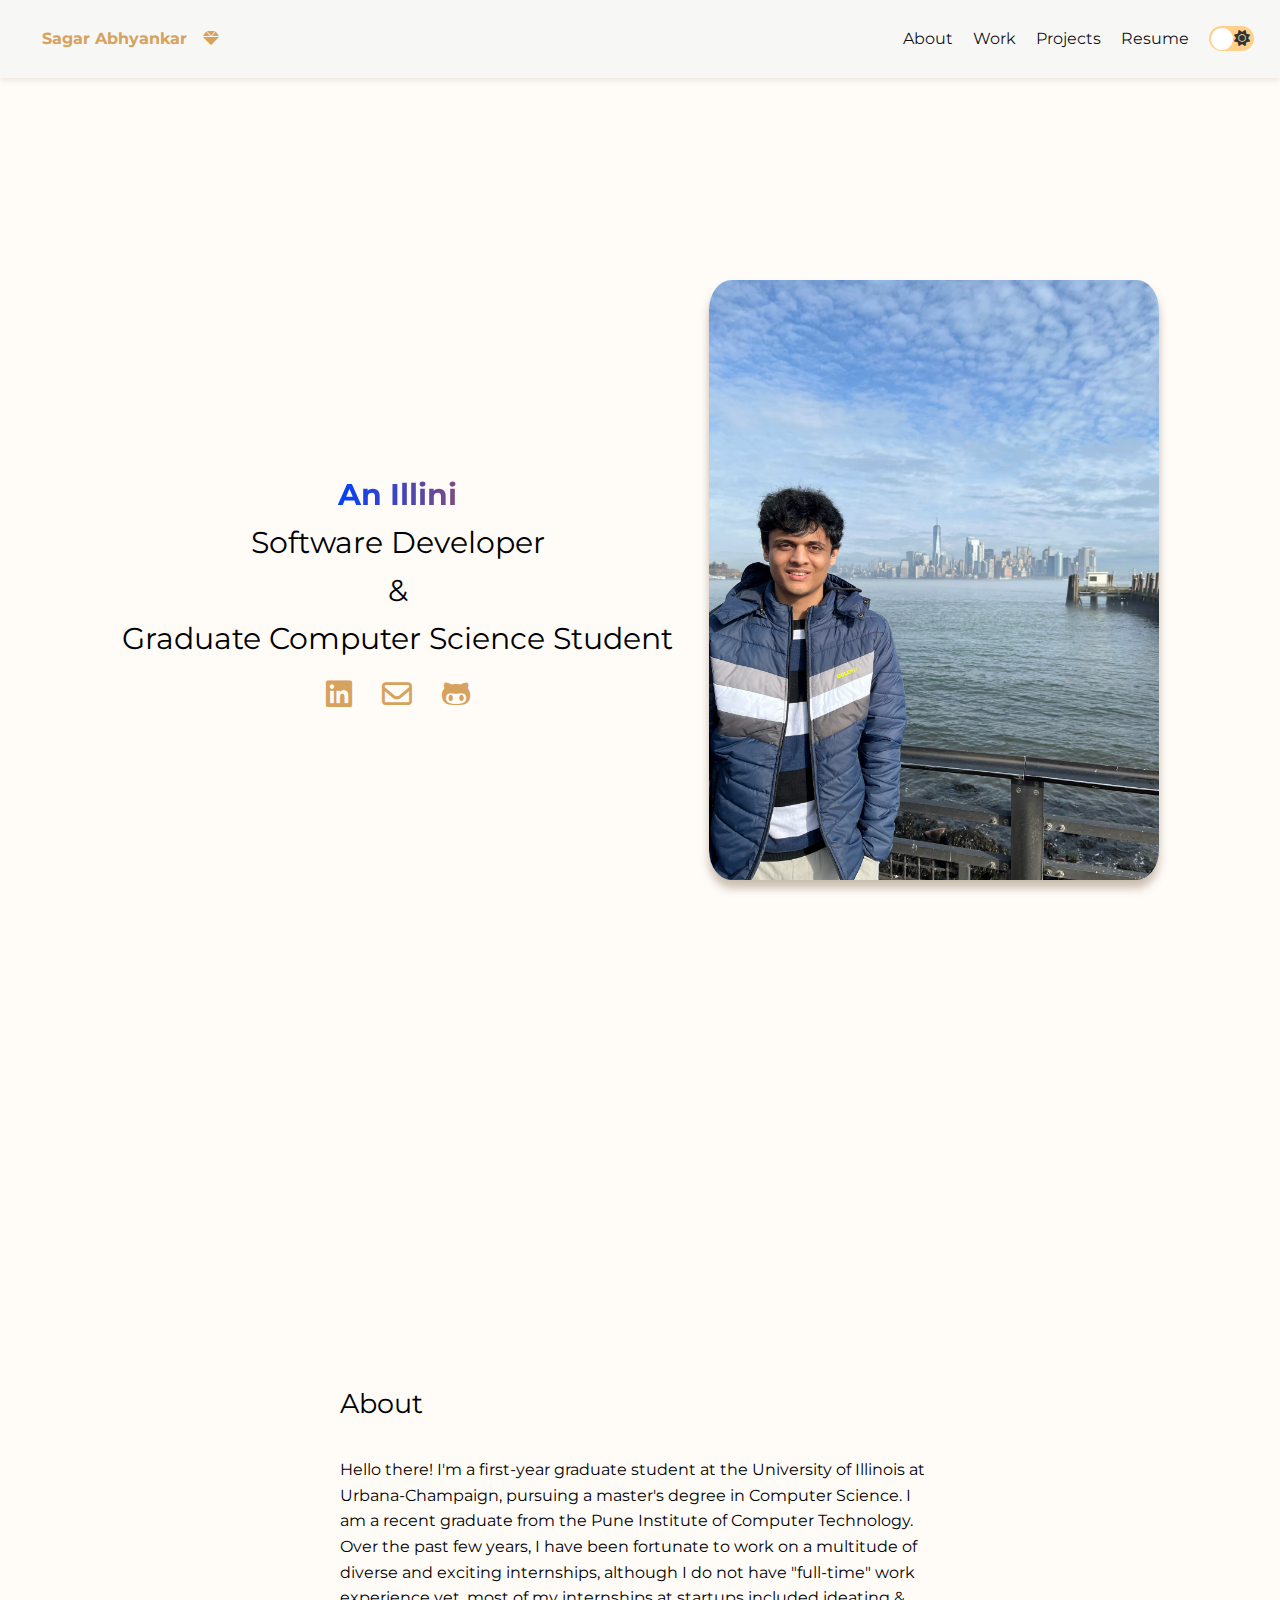
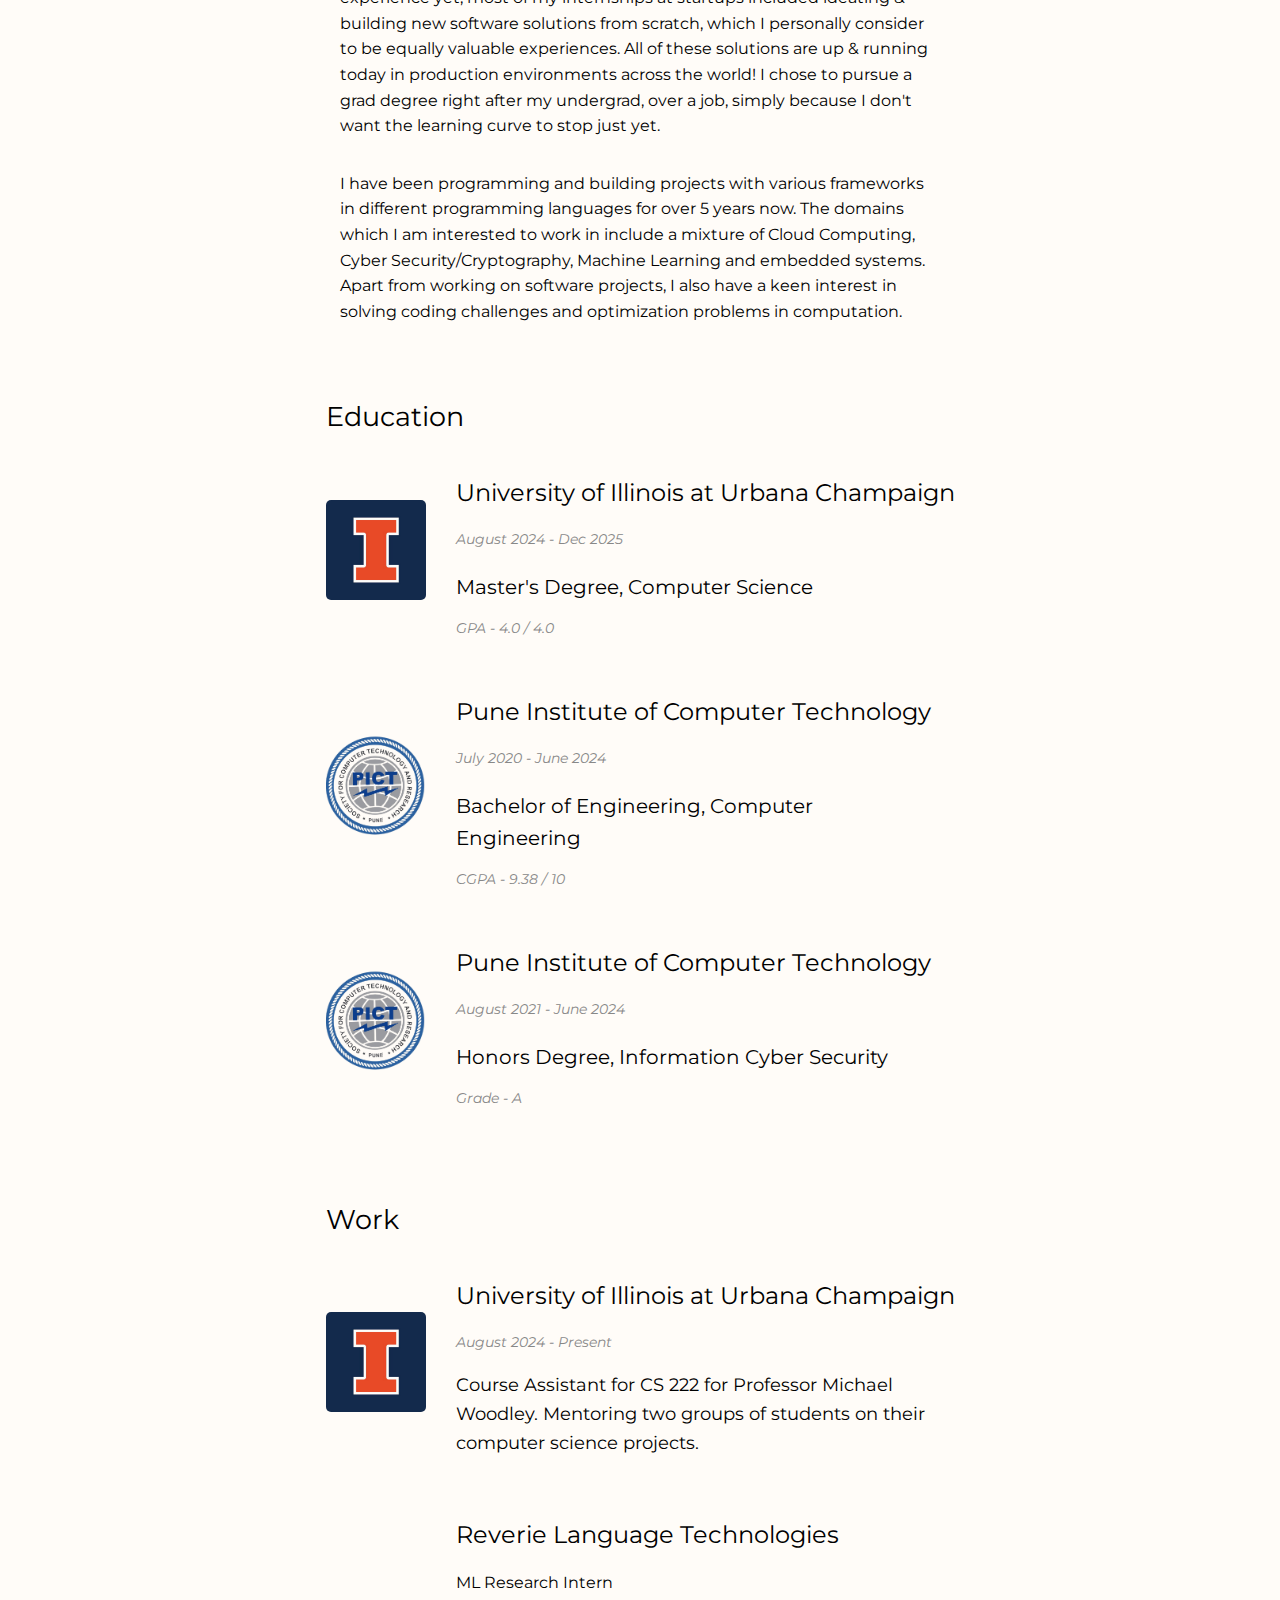
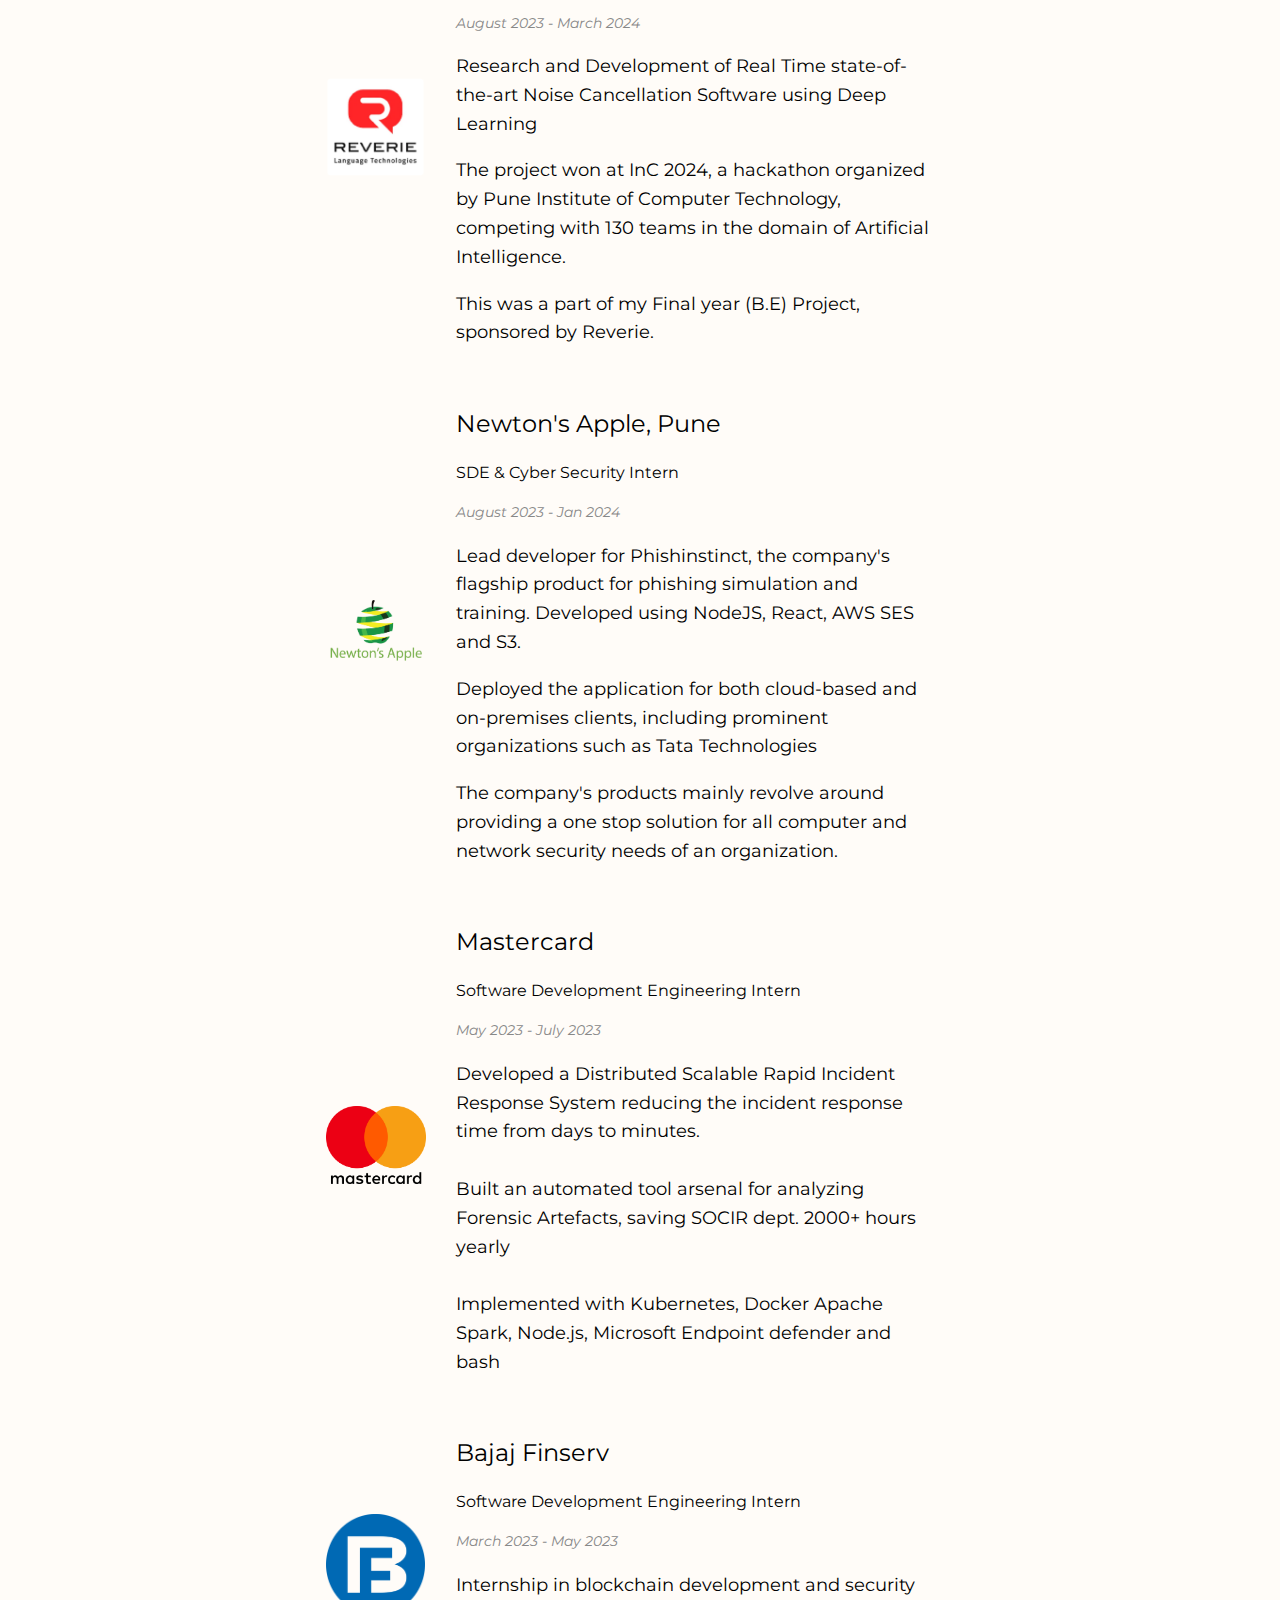
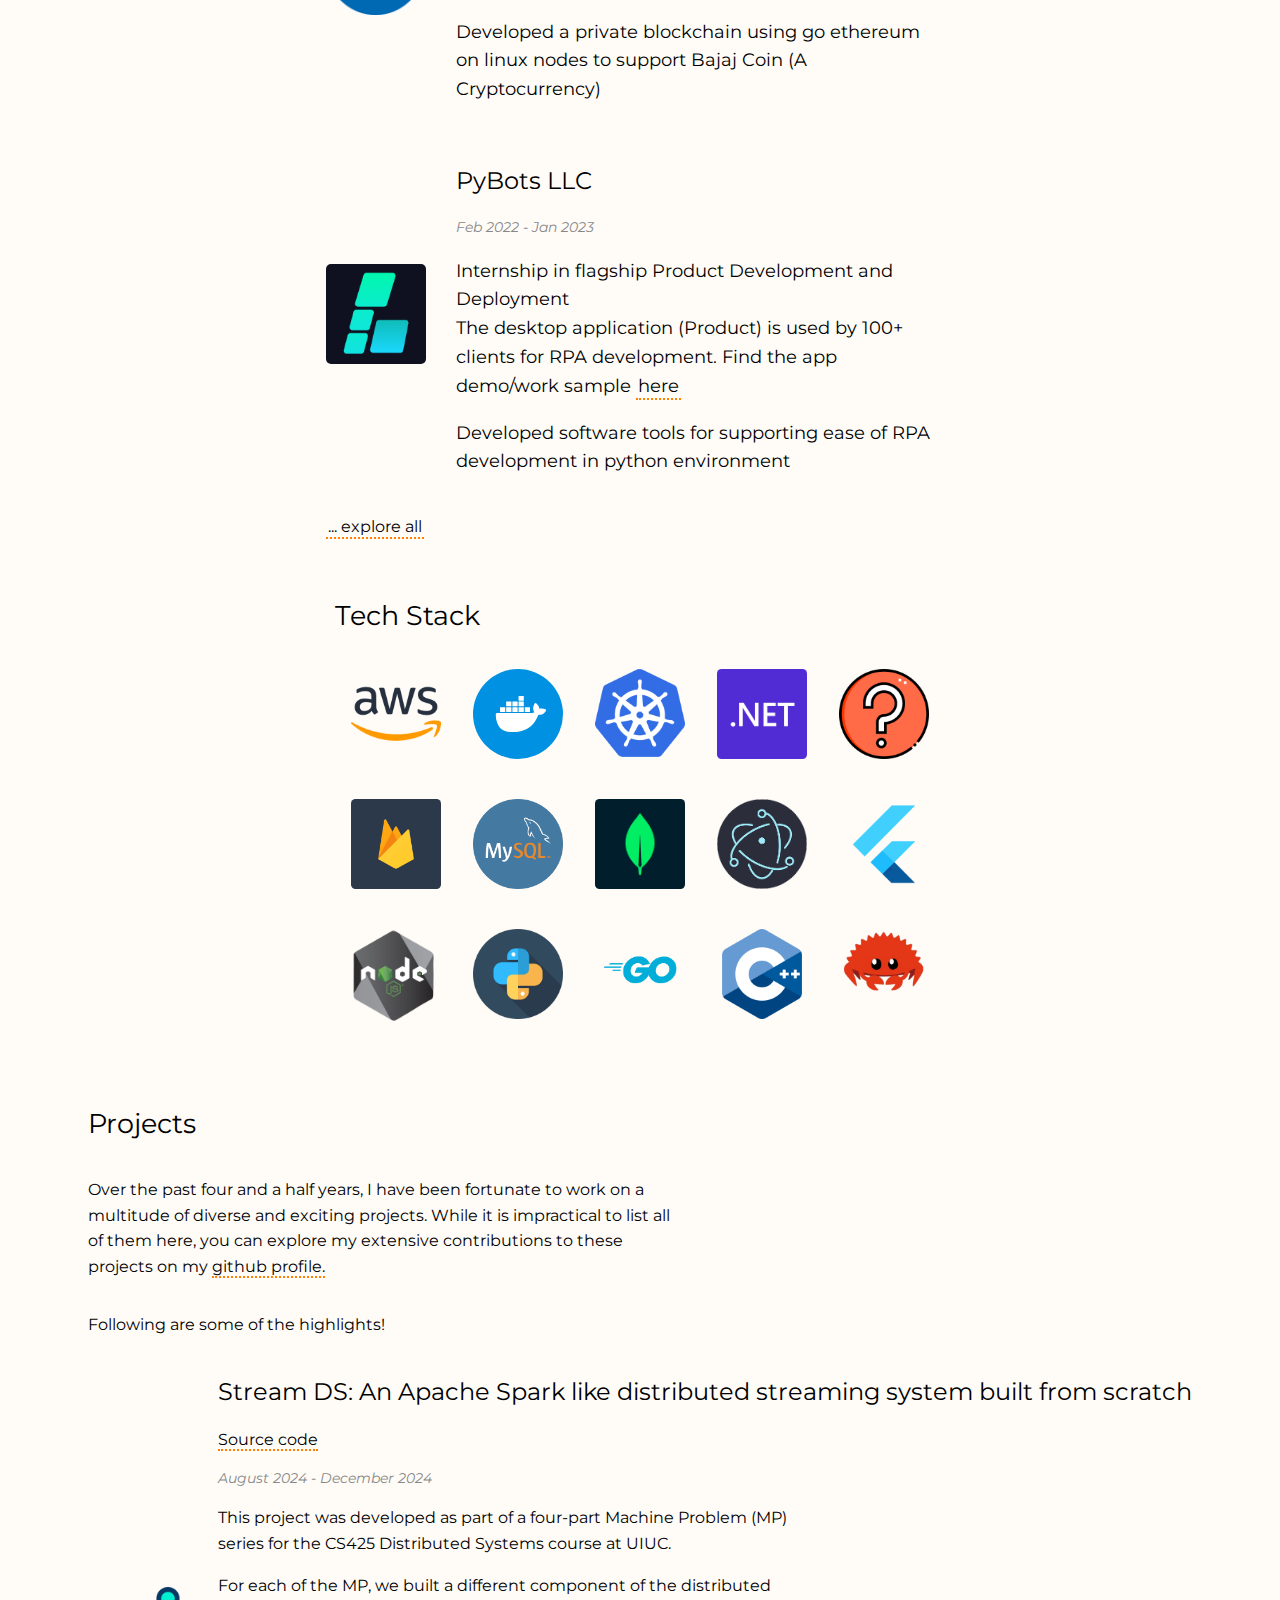
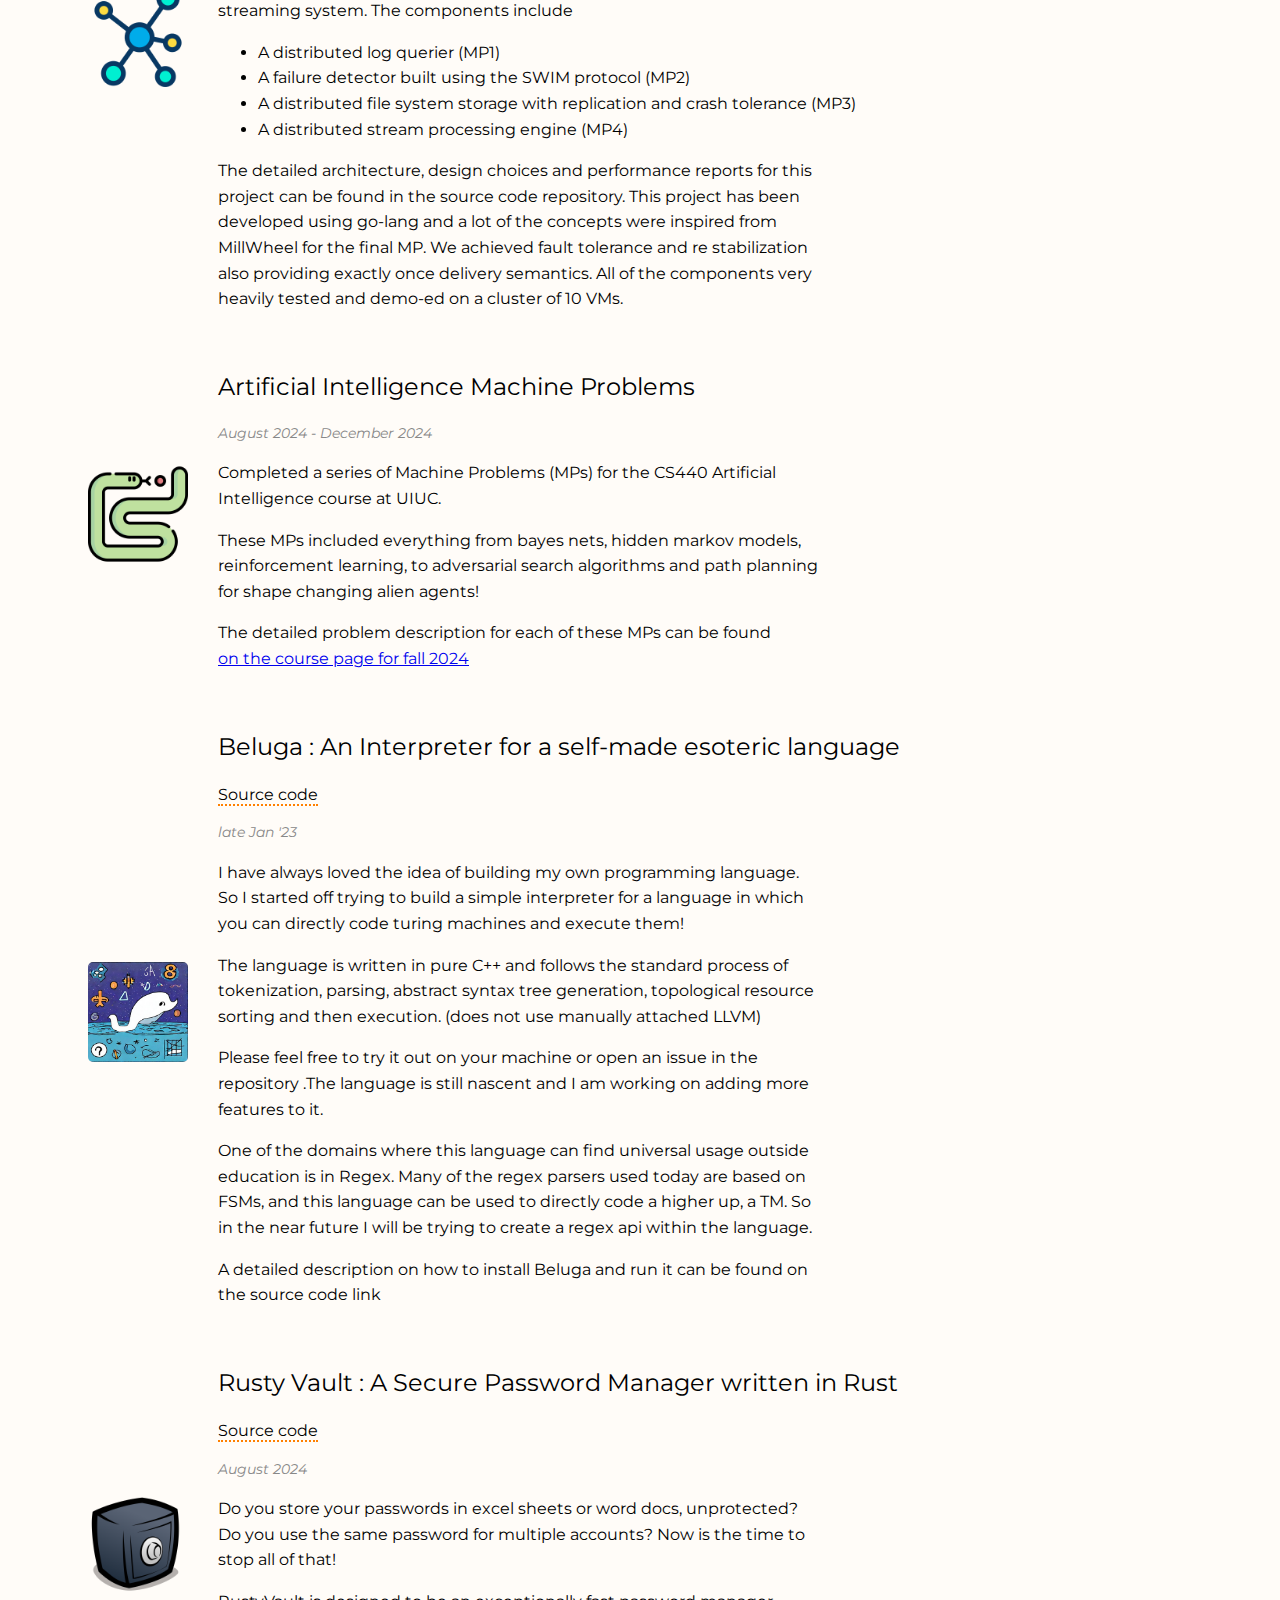
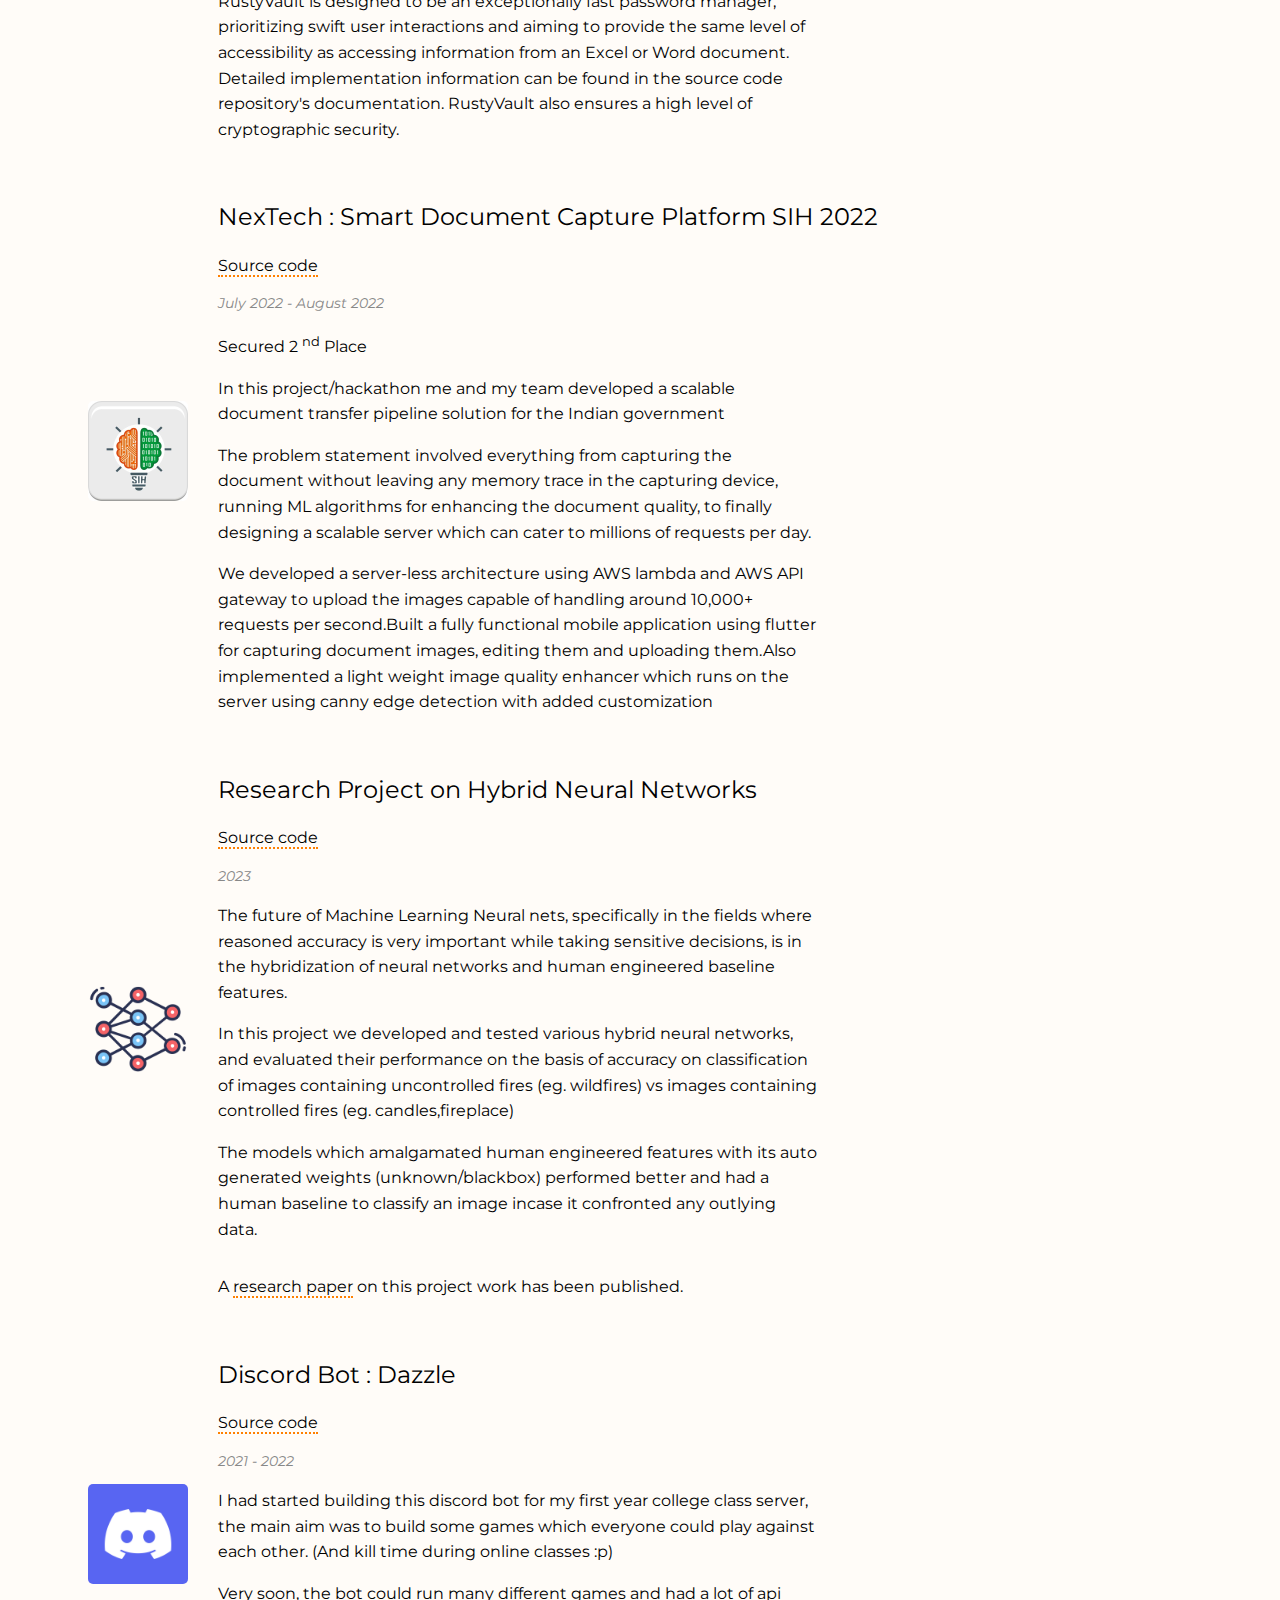
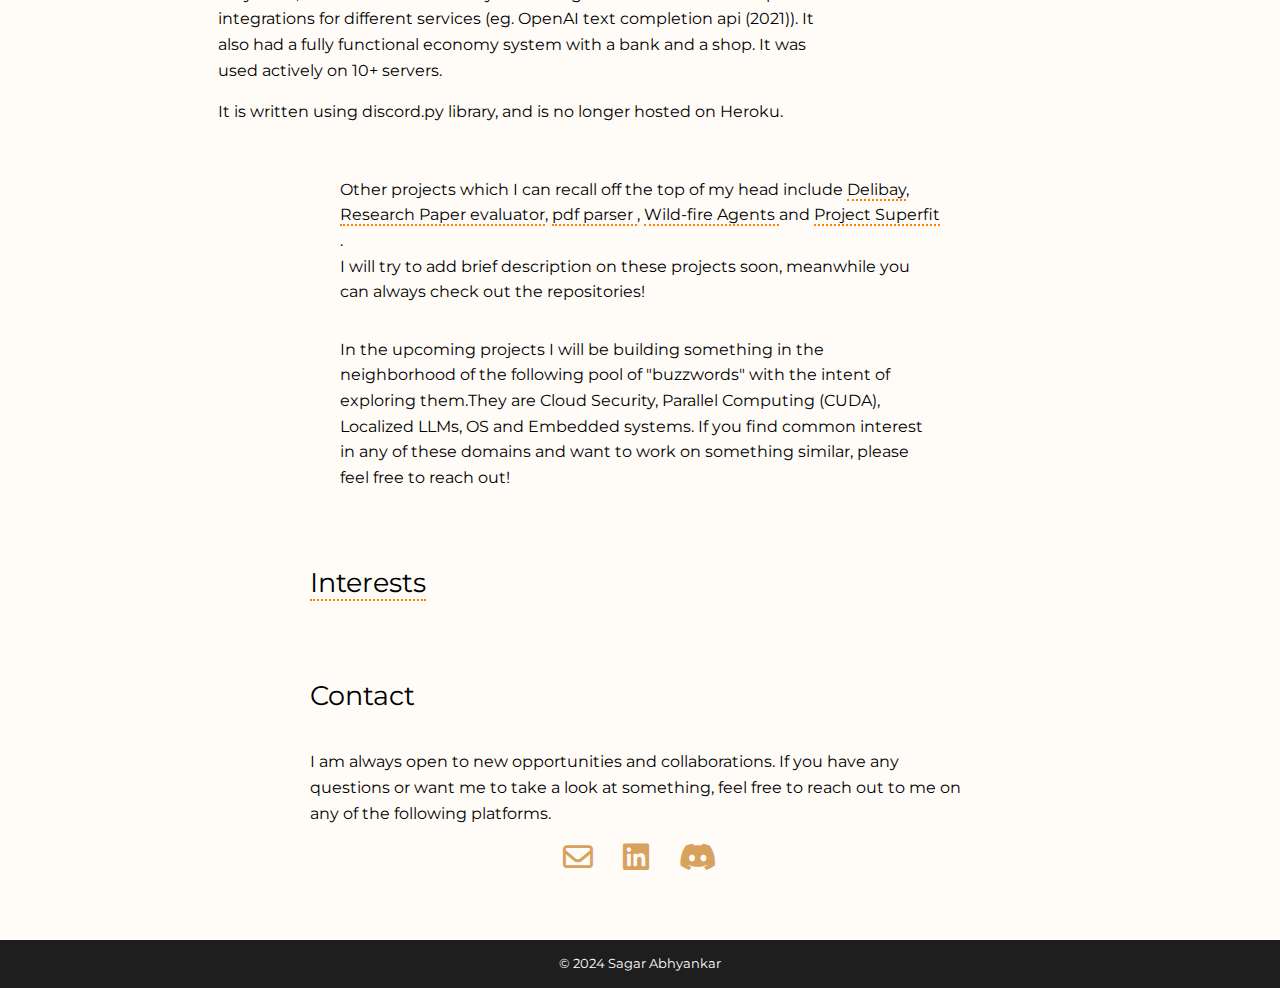
==== index.html @ bfbd2ad3 "-changed pfp" ====
<!DOCTYPE html>
<html lang="en">
  <head>
    <meta charset="UTF-8" />
    <meta name="viewport" content="width=device-width, initial-scale=1.0" />
    <title>Sagar Abhyankar</title>
    <link
      href="https://fonts.googleapis.com/css2?family=Montserrat:wght@400;700&display=swap"
      rel="stylesheet"
    />
    <link
      rel="stylesheet"
      href="https://cdnjs.cloudflare.com/ajax/libs/font-awesome/6.0.0-beta3/css/all.min.css"
      crossorigin="anonymous"
      referrerpolicy="no-referrer"
    />
    <link rel="stylesheet" href="minified_styles.css" />
    <script
      async
      src="https://www.googletagmanager.com/gtag/js?id=G-JE50ZYMXWX"
    ></script>
    <script>
      window.dataLayer = window.dataLayer || [];
      function gtag() {
        dataLayer.push(arguments);
      }
      gtag("js", new Date());
      gtag("config", "G-JE50ZYMXWX");
    </script>
    <link rel="icon" href="images/SA_icon.png" type="image/png" />
  </head>
  <body>
    <header>
      <nav>
        <ul>
          <li id="name">Sagar Abhyankar</li>
          <li id="gem"><i class="fa fa-gem"></i></li>
          <li><a href="#about">About</a></li>
          <li><a href="#Work">Work</a></li>
          <li><a href="#Projects">Projects</a></li>
          <li><a href="#" target="_blank" id="resume-link">Resume</a></li>
          <li class="theme-switch">
            <input type="checkbox" id="toggleTheme" />
            <label for="toggleTheme" class="slider">
              <i class="fas fa-moon"></i>
              <i class="fas fa-sun" style="margin-right: 4px"></i>
            </label>
          </li>
        </ul>
      </nav>
    </header>

    <main>
      <section id="intro">
        <div class="short-intro">
          <h2 id="large-text">
            <span class="illini-text">An Illini</span><br />
            Software Developer <br />
            & <br />
            Graduate Computer Science Student
          </h2>
          <div class="social-links">
            <a
              href="https://www.linkedin.com/in/sagar-abhyankar-299608206/"
              target="_blank"
            >
              <i class="fab fa-linkedin fa-2x"></i>
            </a>
            <a href="mailto:sagarabhyankar18@gmail.com">
              <i class="far fa-envelope fa-2x"></i>
            </a>
            <a href="https://github.com/Ingenious-c0der" target="_blank">
              <i class="fab fa-github-alt fa-2x"></i>
            </a>
          </div>
        </div>
        <div class="pp_holder">
          <div class="profile-picture">
            <img src="" alt="Profile Picture" />
          </div>
        </div>
      </section>

      <section id="about">
        <div class="about__wrapper">
          <div class="about__header">
            <h2>About</h2>
          </div>
          <div class="about__description">
            <p>
              Hello there! I'm a first-year graduate student at the University of Illinois at Urbana-Champaign,
              pursuing a master's degree in Computer Science. I am a recent graduate from the Pune Institute of Computer Technology.
              Over the past few years, I have been fortunate to work on a multitude of diverse and exciting internships, although I do not have 
              "full-time" work experience yet, most of my internships at startups included ideating & building new software solutions from scratch, which I personally consider to 
              be equally valuable experiences. All of these solutions are up & running today in production environments across the world! I chose to pursue a grad degree right after my
              undergrad, over a job, simply because I don't want the learning curve to stop just yet. 
              
            </p>
            <p>
              I have been programming and building
              projects with various frameworks in different programming
              languages for over 5 years now. The domains which I am interested to work in include a mixture of
              Cloud Computing, Cyber Security/Cryptography, Machine Learning and
              embedded systems. Apart from working on software projects, I also
              have a keen interest in solving coding challenges and optimization
              problems in computation.
            </p>
          </div>
        </div>
      </section>

      <section id="Education">
        <div class="about_wrapper">
          <div class="education__header">
            <h2>Education</h2>
          </div>
          <div class="card">
            <div class="logo">
              <img src="images/uiuc_logo.jpg" alt="UIUC Logo" />
            </div>
            <div class="content">
              <h2 class="name">University of Illinois at Urbana Champaign</h2>
              <p class="duration">August 2024 - Dec 2025</p>
              <p class="description">
                Master's Degree, Computer Science
              </p>
              <p class="gpa">GPA - 4.0 / 4.0</p>
            </div>
          </div>

          <div class="card">
            <div class="logo">
              <img src="images/pict_logo.png" alt="Pict Logo" />
            </div>
            <div class="content">
              <h2 class="name">Pune Institute of Computer Technology</h2>
              <p class="duration">July 2020 - June 2024</p>
              <p class="description">
                Bachelor of Engineering, Computer Engineering
              </p>
              <p class="gpa">CGPA - 9.38 / 10</p>
            </div>
          </div>
          <div class="card">
            <div class="logo">
              <img src="images/pict_logo.png" alt="Pict Logo" />
            </div>
            <div class="content">
              <h2 class="name">Pune Institute of Computer Technology</h2>
              <p class="duration">August 2021 - June 2024</p>
              <p class="description">
                Honors Degree, Information Cyber Security
              </p>
              <p class="gpa">Grade - A</p>
            </div>
          </div>
        </div>
      </section>

      <section id="Work">
        <div class="about_wrapper">
          <div class="about__header">
            <h2>Work</h2>
          </div>
          <div class="card">
            <div class="logo">
              <img src="images/uiuc_logo.jpg" alt="UIUC Logo" />
            </div>
            <div class="content">
              <h2 class="name">University of Illinois at Urbana Champaign</h2>
              <p class="duration">August 2024 - Present</p>
              <p class="work-description">
                Course Assistant for CS 222 for Professor Michael Woodley. Mentoring two groups of students on their computer science projects.
              </p>
            </div>
          </div>
          <div class="card">
            <div class="logo">
              <img
                src="images/Reverie.png"
                alt="Reverie Language Technologies Logo"
              />
            </div>
            <div class="content">
              <h2 class="name">Reverie Language Technologies</h2>
              <p>ML Research Intern</p>
              <p class="duration">August 2023 - March 2024</p>
              <p class="work-description">
                Research and Development of Real Time state-of-the-art Noise
                Cancellation Software using Deep Learning
              </p>
              <p class="work-description">
                The project won at InC 2024, a hackathon organized by Pune Institute of Computer Technology, competing 
                with 130 teams in the domain of Artificial Intelligence.
              </p>
              <p class="work-description">
                This was a part of my Final year (B.E) Project, sponsored by
                Reverie.
              </p>
            </div>
          </div>

          <div class="card">
            <div class="logo">
              <img src="images/NewtonsApple.png" alt="Newtons Apple Logo" />
            </div>
            <div class="content">
              <h2 class="name">Newton's Apple, Pune</h2>
              <p>SDE & Cyber Security Intern</p>
              <p class="duration">August 2023 - Jan 2024</p>
              <p class="work-description">
                Lead developer for Phishinstinct, the company's flagship product for phishing simulation and training. Developed using NodeJS, React, AWS SES and S3.
              </p>
              <p class="work-description">
                Deployed the application for both cloud-based and on-premises clients, including prominent organizations such as Tata Technologies
              </p>
              <p class="work-description">
                The company's products mainly revolve around providing a one
                stop solution for all computer and network security needs of an
                organization.
              </p>
            </div>
          </div>
          <div class="card">
            <div class="logo">
              <img src="images/mcard.png" alt="Mastercard Logo" />
            </div>
            <div class="content">
              <h2 class="name">Mastercard</h2>
              <p>Software Development Engineering Intern</p>
              <p class="duration">May 2023 - July 2023</p>
              <p class="work-description">     
      Developed a Distributed Scalable Rapid Incident Response System reducing the incident response time from days to minutes. <br>
        <br>Built an automated tool arsenal for analyzing Forensic Artefacts, saving SOCIR dept. 2000+ hours yearly
        <br><br>Implemented with Kubernetes, Docker Apache Spark, Node.js, Microsoft Endpoint defender and bash 
      
              </p>
            </div>
          </div>
          <div class="card">
            <div class="logo">
              <img src="images/bfserv.png" alt="Bajaj Finserv Logo" />
            </div>
            <div class="content">
              <h2 class="name">Bajaj Finserv</h2>
              <p>Software Development Engineering Intern</p>
              <p class="duration">March 2023 - May 2023</p>
              <p class="work-description">
                Internship in blockchain development and security
              </p>
              <p class="work-description">
                Developed a private blockchain using go ethereum on linux nodes
                to support Bajaj Coin (A Cryptocurrency)
              </p>
            </div>
          </div>
          <div class="card">
            <div class="logo">
              <img src="images/PybotsImage.png" alt="PyBots LLC Logo" />
            </div>
            <div class="content">
              <h2 class="name">PyBots LLC</h2>
              <p class="duration">Feb 2022 - Jan 2023</p>
              <p class="work-description">
                Internship in flagship Product Development and Deployment <br />
                The desktop application (Product) is used by 100+ clients for
                RPA development. Find the app demo/work sample  <a href="https://www.youtube.com/watch?v=uJlAKqi6dz4&ab_channel=PyBOTsLLC%28EarlierknownasClointFusion%29" target="_blank" id="seeMoreLink">here</a> 
              </p>
              <p class="work-description">
                Developed software tools for supporting ease of RPA development
                in python environment
              </p>
            </div>
          </div>
          <div class="see-more">
            <a href="work.html" id="seeMoreLink">... explore all</a>
          </div>
        </div>
      </section>

      <section id="tech-stack">
        <div class="about_wrapper">
          <div class="tech_stack__header">
            <h2>Tech Stack</h2>
          </div>

          <div class="items-wrapper">
            <div class="tech-item">
              <img src="images/aws.png" alt="aws.png" />
              <span class="tech-name">Amazon Web Services</span>
            </div>
            <div class="tech-item">
              <img src="images/docker.svg" alt="Docker" />
              <span class="tech-name">Docker</span>
            </div>
            <div class="tech-item">
              <img src="images/kubernetes.png" alt="kubernetes" />
              <span class="tech-name">Kubernetes</span>
            </div>
            <div class="tech-item">
              <img src="images/dotnet.png" alt="dotnet.png" />
              <span class="tech-name">Dotnet</span>
            </div>
            <div class="tech-item" id="tech-item-with-confetti">
              <img src="images/question_mark.png" alt="question_mark" />
              <span class="tech-name">Whatever you want me to learn!</span>
              <div class="confetti"></div>
            </div>
          </div>
          <div class="items-wrapper">
            <div class="tech-item">
              <img src="images/firebase.png" alt="firebase" />
              <span class="tech-name">Firebase</span>
            </div>
            <div class="tech-item">
              <img src="images/mysql2.png" alt="Mysql" />
              <span class="tech-name">MYSQL</span>
            </div>
            <div class="tech-item">
              <img src="images/mongodb.png" alt="MongoDB" />
              <span class="tech-name">MongoDB</span>
            </div>
            <div class="tech-item">
              <img src="images/electron.png" alt="Electron" />
              <span class="tech-name">Electron</span>
            </div>
            <div class="tech-item">
              <img src="images/flutter.png" alt="Flutter" />
              <span class="tech-name">Flutter</span>
            </div>
          </div>
          <div class="items-wrapper">
            <div class="tech-item">
              <img src="images/nodejs.png" alt="Node js" />
              <span class="tech-name">Node js</span>
            </div>
            <div class="tech-item">
              <img src="images/python.png" alt="Python" />
              <span class="tech-name">Python</span>
            </div>
            <div class="tech-item">
              <img src="images/Go-Logo_Blue.png" alt="Go Lang" />
              <span class="tech-name">Go</span>
            </div>
            <div class="tech-item">
              <img src="images/C++.png" alt="C++" />
              <span class="tech-name">C / C++</span>
            </div>
            <div class="tech-item">
              <img src="images/rust.png" alt="Rust" />
              <span class="tech-name">Rust</span>
            </div>
          </div>
        </div>
      </section>

      <section id="Projects">
        <div class="about_wrapper">
          <div class="about__header">
            <h2>Projects</h2>
          </div>
          <div class="about__description">
            <p>
              Over the past four and a half years, I have been fortunate to
              work on a multitude of diverse and exciting projects. While it is
              impractical to list all of them here, you can explore my extensive
              contributions to these projects on my
              <a href="https://github.com/Ingenious-c0der" id="githublink">
                github profile.</a
              >
            </p>
            <p>Following are some of the highlights!</p>
          </div>
          <div class="card">
            <div class="logo">
              <img src="images/957642.png" alt="Stream Distributed Systems Logo" />
            </div>
            <div class="content">
              <h2 class="name">
                Stream DS: An Apache Spark like distributed streaming system built from scratch
              </h2>
              <a href="https://github.com/Ingenious-c0der/StreamDS" id="githublink">
                Source code</a
              >
              <p class="duration">August 2024 - December 2024</p>
              <p class="about__description">
                This project was developed as part of a four-part Machine Problem (MP) series for the CS425 Distributed Systems course at UIUC.
              </p>
              <p class="about__description">
                For each of the MP, we built a different component of the distributed streaming system. The components include
                <ul>
                  <li>A distributed log querier (MP1)</li>
                  <li>A failure detector built using the SWIM protocol (MP2)</li>
                  <li>A distributed file system storage with replication and crash tolerance (MP3)</li>
                  <li>A distributed stream processing engine (MP4)</li>
              </ul>
              </p>
              <p class="about__description">
                The detailed architecture, design choices and performance reports for this project can be found in the source code repository. This project has 
                been developed using go-lang and a lot of the concepts were inspired from MillWheel for the final MP. We achieved fault tolerance and re stabilization also 
                providing exactly once delivery semantics. All of the components very heavily tested and demo-ed on a cluster of 10 VMs. 
              </p>
            </div>
          </div>
          <div class="card">
            <div class="logo">
              <img src="images/snakegamelogo.png" alt="AI" />
            </div>
            <div class="content">
              <h2 class="name">
                Artificial Intelligence Machine Problems
              </h2>
              <p class="duration">August 2024 - December 2024</p>
              <p class="about__description">
                Completed a series of Machine Problems (MPs) for the CS440 Artificial Intelligence course at UIUC.
              </p>
              <p class="about__description">
                These MPs included everything from bayes nets, hidden markov models, reinforcement learning, to adversarial search algorithms and path planning for shape changing alien agents!
              </p>
              <p class="about__description">
                The detailed problem description for each of these MPs can be found 
                <a href="https://courses.grainger.illinois.edu/cs440/fa2024/MPs/index.html" 
   target="_blank" style="display: inline;">on the course page for fall 2024</a>
              </p>
            </div>
           
          </div>
          <div class="card">
            <div class="logo">
              <img src="images/beluga.png" alt="Beluga Logo" />
            </div>
            <div class="content">
              <h2 class="name">
                Beluga : An Interpreter for a self-made esoteric language
              </h2>
              <a
                href="https://github.com/Ingenious-c0der/Beluga"
                id="githublink"
              >
                Source code</a
              >
              <p class="duration">late Jan '23</p>
              <p class="about__description">
                I have always loved the idea of building my own programming
                language. So I started off trying to build a simple interpreter
                for a language in which you can directly code turing machines
                and execute them!
              </p>
              <p class="about__description">
                The language is written in pure C++ and follows the standard
                process of tokenization, parsing, abstract syntax tree
                generation, topological resource sorting and then execution.
                (does not use manually attached LLVM)
              </p>
              <p class="about__description">
                Please feel free to try it out on your machine or open an issue
                in the repository .The language is still nascent and I am
                working on adding more features to it.
              </p>
              <p class="about__description">
                One of the domains where this language can find universal usage
                outside education is in Regex. Many of the regex parsers used
                today are based on FSMs, and this language can be used to
                directly code a higher up, a TM. So in the near future I will be
                trying to create a regex api within the language.
              </p>
              <p class="about__description">
                A detailed description on how to install Beluga and run it can
                be found on the source code link
              </p>
            </div>
          </div>
          <div class="card">
            <div class="logo">
              <img src="images/vault_icon.png" alt="Rusty Vault Logo" />
            </div>
            <div class="content">
              <h2 class="name">
                Rusty Vault : A Secure Password Manager written in Rust
              </h2>
              <a
                href="https://github.com/Ingenious-c0der/RustyVault"
                id="githublink"
              >
                Source code</a
              >
              <p class="duration">August 2024</p>
              <p class="about__description">
                Do you store your passwords in excel sheets or word docs,
                unprotected? Do you use the same password for multiple accounts?
                Now is the time to stop all of that!
              </p>
              <p class="about__description">
                RustyVault is designed to be an exceptionally fast password
                manager, prioritizing swift user interactions and aiming to
                provide the same level of accessibility as accessing information
                from an Excel or Word document. Detailed implementation
                information can be found in the source code repository's
                documentation. RustyVault also ensures a high level of
                cryptographic security.
              </p>
            </div>
          </div>
          <div class="card">
            <div class="logo">
              <img src="images/sih.jpg" alt="SIH 2022 LOGO" />
            </div>
            <div class="content">
              <h2 class="name">
                NexTech : Smart Document Capture Platform SIH 2022
              </h2>
              <a href="https://github.com/NexTech-Source" id="githublink">
                Source code</a
              >
              <p class="duration">July 2022 - August 2022</p>

              <p>Secured 2 <sup>nd</sup> Place</p>
              <p class="about__description">
                In this project/hackathon me and my team developed a scalable
                document transfer pipeline solution for the Indian government
              </p>
              <p class="about__description">
                The problem statement involved everything from capturing the
                document without leaving any memory trace in the capturing
                device, running ML algorithms for enhancing the document
                quality, to finally designing a scalable server which can cater
                to millions of requests per day.
              </p>
              <p class="about__description">
                We developed a server-less architecture using AWS lambda and AWS
                API gateway to upload the images capable of handling around
                10,000+ requests per second.Built a fully functional mobile
                application using flutter for capturing document images, editing
                them and uploading them.Also implemented a light weight image
                quality enhancer which runs on the server using canny edge
                detection with added customization
              </p>
            </div>
          </div>

          <div class="card">
            <div class="logo">
              <img src="images/neural_net.png" alt="Neural Nets diag" />
            </div>
            <div class="content">
              <h2 class="name">Research Project on Hybrid Neural Networks</h2>
              <a
                href="https://github.com/Ingenious-c0der/FireClassifier"
                id="githublink"
              >
                Source code</a
              >
              <p class="duration">2023</p>
              <p class="about__description">
                The future of Machine Learning Neural nets, specifically in the
                fields where reasoned accuracy is very important while taking
                sensitive decisions, is in the hybridization of neural networks
                and human engineered baseline features.
              </p>
              <p class="about__description">
                In this project we developed and tested various hybrid neural
                networks, and evaluated their performance on the basis of
                accuracy on classification of images containing uncontrolled
                fires (eg. wildfires) vs images containing controlled fires (eg.
                candles,fireplace)
              </p>
              <p class="about__description">
                The models which amalgamated human engineered features with its
                auto generated weights (unknown/blackbox) performed better and
                had a human baseline to classify an image incase it confronted
                any outlying data.
              </p>
              <div class="about__description">
                <p>
                  A
                  <a
                    href="http://www.ijcse.com/docs/INDJCSE23-14-04-048.pdf"
                    id="githublink"
                    >research paper</a
                  >
                  on this project work has been published.
                </p>
              </div>
            </div>
          </div>


          <div class="card">
            <div class="logo">
              <img src="images/discord.jpg" alt="Discord Logo" />
            </div>
            <div class="content">
              <h2 class="name">Discord Bot : Dazzle</h2>
              <a
                href="https://github.com/Ingenious-c0der/Discord-Bot"
                id="githublink"
              >
                Source code</a
              >
              <p class="duration">2021 - 2022</p>
              <p class="about__description">
                I had started building this discord bot for my first year
                college class server, the main aim was to build some games which
                everyone could play against each other. (And kill time during
                online classes :p)
              </p>
              <p class="about__description">
                Very soon, the bot could run many different games and had a lot
                of api integrations for different services (eg. OpenAI text
                completion api (2021)). It also had a fully functional economy
                system with a bank and a shop. It was used actively on 10+
                servers.
              </p>
              <p class="about__description">
                It is written using discord.py library, and is no longer hosted
                on Heroku.
              </p>
            </div>
          </div>
        </div>
        <div class="about__description">
          <p>
            Other projects which I can recall off the top of my head include
            <a href="https://github.com/Ingenious-c0der/deliBay" id="githublink"
              >Delibay</a
            >,
            <a
              href="https://github.com/orb-277/Scientific-Paper-Rater"
              id="githublink"
              >Research Paper evaluator</a
            >,

            <a
              href="https://github.com/Ingenious-c0der/ledger_pdf_parser"
              id="githublink"
            >
              pdf parser </a
            >,
            <a
              href="https://github.com/Ingenious-c0der/Wildfire-Agents"
              id="githublink"
            >
              Wild-fire Agents
            </a>
            and
            <a
              href="https://github.com/Ingenious-c0der/Superfit-Project"
              id="githublink"
            >
              Project Superfit </a
            >. <br />
            I will try to add brief description on these projects soon,
            meanwhile you can always check out the repositories!
          </p>
          <p>
            In the upcoming projects I will be building something in the
            neighborhood of the following pool of "buzzwords" with the intent of
            exploring them.They are Cloud Security, Parallel Computing (CUDA),
            Localized LLMs, OS and Embedded systems. If you find common interest
            in any of these domains and want to work on something similar,
            please feel free to reach out!
          </p>
        </div>
      </section>

      <section id="Interests">
        <div class="about_wrapper">
          <div class="about__header">
            <h2>
              <a class="interests-toggle" onclick="toggleInterests()"
                >Interests</a
              >
            </h2>
          </div>
          <div class="interests-content">
            <div class="about__description">
              <p>
                Following are some of my (non technical) interests which I
                pursue in my free time.
              </p>
            </div>

            <div class="interest-card">
              <h3 class="interest-heading">Chess</h3>
              <div class="interest-image">
                <img src="images/chess1.png" alt="Chess" />
              </div>
              <div class="interest-text">
                <p>
                  I mostly play Bullet and Rapid time settings. Peak Rating so
                  far is 1650
                  <a
                    href="https://www.chess.com/member/ingenious7"
                    id="githublink"
                    >(Chess.com profile)</a
                  >
                </p>
              </div>
            </div>

            <div class="interest-card">
              <h3 class="interest-heading">Digital Art</h3>
              <div class="interest-image">
                <img src="images/digital_art.png" alt="Digital Art" />
              </div>
              <div class="interest-text">
                <p>
                  Digital Art is something I like to do out of curosity as a
                  complete Amatuer. The question "What would xyz look like?"
                  fuels my imagination, inspiring me to sketch it out.. The
                  resulting images are, like the one you can see above. I use
                  Krita to make these drawings, and I am still learning how to
                  use it.
                </p>
              </div>
            </div>
            <div class="interest-card">
              <h3 class="interest-heading">Space Exploration Programs</h3>
              <div class="interest-image">
                <img src="images/starship.jpg" alt="Starship Stack" />
              </div>
              <div class="interest-text">
                <p>
                  I actively follow almost all of the space exploration programs
                  going around the world. I am very optimistic about the
                  multi-planetary future of humankind. The passion for space
                  exploration stems from my liking for astrophysics and the
                  wonders that the universe holds.
                </p>
              </div>
            </div>
            <div class="interest-card">
              <h3 class="interest-heading">Exploring Concsciousness</h3>
              <div class="interest-image">
                <img
                  src="images/consciousness.jpg"
                  alt="Concsciousness Depiction"
                />
              </div>
              <div class="interest-text">
                <p>
                  It may seem weird at first, but I find the topic of
                  consciousness to be highly intriguing. Consciousness, in my
                  opinion, is the closest unexplored moon to mankind. I love
                  reading about new research, books or philosophies around the
                  eternal questions of "What does it mean to be Alive?" "What
                  really is Intelligence?" <br />
                  With the advent of AI, these questions are becoming more and
                  more relevant.
                </p>
              </div>
            </div>

            <br />
          </div>
        </div>
      </section>

      <section id="Contact">
        <div class="about__wrapper">
          <div class="about__header">
            <h2>Contact</h2>
          </div>
          <div class="contact__description">
            <p>
              I am always open to new opportunities and collaborations. If you
              have any questions or want me to take a look at something, feel
              free to reach out to me on any of the following platforms.
            </p>
            <div class="social-links">
              <a href="mailto:sagarabhyankar18@gmail.com">
                <i class="far fa-envelope fa-2x"></i>
              </a>
              <a
                href="https://www.linkedin.com/in/sagar-abhyankar-299608206/"
                target="_blank"
              >
                <i class="fab fa-linkedin fa-2x"></i>
              </a>
              <a
                href="https://discordapp.com/users/297693029563760651"
                target="_blank"
              >
                <i class="fa-brands fa-discord"></i>
              </a>
            </div>
          </div>
        </div>
      </section>
    </main>

    <footer>
      <p>&copy; 2024 Sagar Abhyankar</p>
    </footer>

    <script>
      // Add smooth scrolling to the navigation links
      const navLinks = document.querySelectorAll("nav a");

      navLinks.forEach((link) => {
        link.addEventListener("click", (e) => {
          e.preventDefault();

          const targetId = link.getAttribute("href");
          const targetSection = document.querySelector(targetId);

          if (targetSection) {
            const offsetTop = targetSection.getBoundingClientRect().top;
            const headerHeight = document.querySelector("header").offsetHeight;

            window.scrollBy({
              top: offsetTop - headerHeight,
              behavior: "smooth",
            });
          }
        });
      });

      const techItems = document.querySelectorAll(".tech-item");

      // Define an array of possible confetti colors
      const confettiColors = [
        "#ffce00",
        "#ff6e00",
        "#ff004d",
        "#00a2ff",
        "#6eff00",
      ];

      const confettiContainer = document.querySelector(
        "#tech-item-with-confetti .confetti"
      );
      const item = document.querySelector("#tech-item-with-confetti");
      item.addEventListener("mouseenter", () => {
        const confettiCount = 50; // Number of confetti particles to create

        for (let i = 0; i < confettiCount; i++) {
          const confettiParticle = document.createElement("div");
          confettiParticle.classList.add("confetti-particle");

          // Randomly select a color from the confettiColors array
          const randomColor =
            confettiColors[Math.floor(Math.random() * confettiColors.length)];
          confettiParticle.style.backgroundColor = randomColor;

          // Randomly set velocities for X and Y directions
          const angle = Math.random() * 360; // Random angle in degrees
          const speed = Math.random() + 5; // Random speed between 5 and 25
          const velocityX = speed * Math.cos(angle * (Math.PI / 180));
          const velocityY = speed * Math.sin(angle * (Math.PI / 180));
          confettiParticle.style.animation = `confetti-fall ${7}s ease-out`;

          // Randomly position the confetti particles around the center
          const centerX = item.offsetWidth / 2;
          const centerY = item.offsetHeight / 2;
          const randomX = centerX + (Math.random() - 0.5) * item.offsetWidth; // Range: -50% to +50%
          const randomY = centerY + (Math.random() - 0.5) * item.offsetHeight; // Range: -50% to +50%
          confettiParticle.style.left = `${randomX}px`;
          confettiParticle.style.top = `${randomY}px`;

          confettiContainer.appendChild(confettiParticle);

          // Remove the confetti particle when the animation ends
          confettiParticle.addEventListener("animationend", () => {
            confettiContainer.removeChild(confettiParticle);
          });
        }
      });

      const toggleSwitch = document.getElementById("toggleTheme");
      toggleSwitch.addEventListener("change", function () {
        if (this.checked) {
          document.documentElement.setAttribute("data-theme", "dark");
          localStorage.setItem("theme", "dark");
        } else {
          document.documentElement.setAttribute("data-theme", "light");
          localStorage.setItem("theme", "light");
        }
      });
      // Check local storage for the user's preference
      const currentTheme = localStorage.getItem("theme");
      if (currentTheme) {
        document.documentElement.setAttribute("data-theme", currentTheme);
        // Set the toggle switch position based on user's preference
        if (currentTheme === "dark") {
          toggleSwitch.checked = true;
        }
      }

      document.addEventListener("DOMContentLoaded", function () {
        const resumeLink = document.getElementById("resume-link");
        resumeLink.addEventListener("click", function (event) {
          event.preventDefault();
          const pdfURL = "data/Sagar_Abhyankar_Resume_linkedin_new.pdf";
          window.open(pdfURL, "_blank");
        });
      });

      function toggleInterests() {
        const interestsContent = document.querySelector(".interests-content");
        interestsContent.classList.toggle("show");
      }
    </script>
  </body>
</html>
---- minified_styles.css ----
[data-theme="dark"] body {
  background-color: #131212;
  color: #fff;
}
[data-theme="dark"] header {
  background-color: #181818;
  color: #f1ecec;
  padding: 1rem;
  box-shadow: 0 3px 5px rgba(88, 54, 8, 0.1);
}
[data-theme="dark"] nav ul li a {
  color: #e4ddddf1;
  text-decoration: none;
  transition: cubic-bezier(1, 0, 0, 1) 0.15s;
}
[data-theme="dark"] .duration {
  font-size: 14px;
  color: #cecccc;
  font-style: italic;
  font-family: Montserrat, sans-serif;
  margin-bottom: 8px;
}
[data-theme="light"] .back-button {
  display: inline-flex;
  align-items: left;
  border: none;
  color: #020202;
  background-color: transparent;
  padding: 10px 15px;
  border-radius: 5px;
  cursor: pointer;
  font-size: 20px;
  font-family: inherit;
}
[data-theme="dark"] .gpa {
  font-size: 14px;
  color: #cecdcd;
  font-style: italic;
}
[data-theme="dark"] #seeMoreLink {
  padding: 1px 2px;
  background-color: transparent;
  text-decoration: none;
  color: #d3d1d1;
  border-bottom: #ff8000 2px dotted;
  cursor: pointer;
  transition: background-color 0.3s, color 0.3s;
}
[data-theme="dark"] #githublink {
  background-color: transparent;
  text-decoration: none;
  color: #eeebeb;
  border-bottom: #ff8000 2px dotted;
  cursor: pointer;
  transition: background-color 0.3s, color 0.3s;
}
[data-theme="dark"] .interests-toggle {
  background-color: transparent;
  text-decoration: none;
  color: #d8d8d8;
  border-bottom: #ff8000 2px dotted;
  cursor: pointer;
  transition: background-color 0.3s, color 0.3s;
}
[data-theme="dark"] ::selection {
  background-color: #502b00;
}
[data-theme="dark"] .interest-card {
  display: flex;
  flex-direction: column;
  align-items: center;
  border-radius: 10px;
  padding: 30px;
  max-width: 600px;
  box-shadow: 0 4px 6px rgba(255, 158, 79, 0.1);
}
body,
html {
  overflow-x: hidden;
}
main {
  padding: 2rem;
}
section {
  margin-bottom: 2rem;
}
section h2 {
  margin-bottom: 1rem;
}
.illini-text {
  background: linear-gradient(90deg, #0040ff,  #ff5500); /* Orange to Blue */
  -webkit-background-clip: text;
  -webkit-text-fill-color: transparent;
  font-weight: bold;
  background-size: 200%; /* Makes the gradient twice as wide */
  background-position: 0%; /* Start the gradient from the left */
  animation: gradientMove 5s linear infinite;
}

@keyframes gradientMove {
  0% {
    background-position: 200% 50%;
  }
  100% {
    background-position: 0% 50%;
  }
}
footer {
  background-color: #1f1e1e;
  color: #fff;
  text-align: center;
  font-size: smaller;
}
body {
  font-family: Montserrat, sans-serif;
  margin: 0;
  padding: 0;
  line-height: 1.6;
  display: flex;
  flex-direction: column;
  min-height: 100vh;
  background-color: #fffcf8;
}
::-webkit-scrollbar {
  width: 10px;
}
::-webkit-scrollbar-thumb {
  background-color: #fabc6a;
  border-radius: 5px;
}
::-webkit-scrollbar-thumb:hover {
  background-color: #ffa734;
}
::-webkit-scrollbar-thumb:active {
  background-color: #ff9100;
}
header {
  background-color: #f5f5f5d3;
  color: #333;
  padding: 1rem;
  box-shadow: 0 3px 5px rgba(88, 54, 8, 0.1);
}
header h1 {
  margin: 0;
  font-size: 2rem;
}
nav {
  height: fit-content;
  text-align: right;
  padding: 10px;
}
nav ul {
  list-style: none;
  margin: 0;
  padding: 0;
}
nav ul li {
  display: inline;
  margin-left: 1rem;
  margin-top: 0;
}
nav ul li a {
  color: #020202f1;
  text-decoration: none;
  transition: cubic-bezier(1, 0, 0, 1) 0.15s;
  padding: 0;
}
nav ul li a:hover {
  color: #ff8000;
}
#name {
  color: #d6a25d;
  font-size: auto;
  font-weight: 700;
  font-family: Montserrat, sans-serif;
  float: left;
}
#intro {
  display: flex;
  align-items: center;
  justify-content: center;
  margin-top: 170px;
}
.short-intro {
  margin-right: 35px;
  text-align: center;
}
.profile-picture {
  max-width: 450px;
}
.profile-picture img {
  display: block;
  width: 100%;
  border-radius: 5%;
  margin-left: 1px;
  box-shadow: 0 8px 10px rgba(77, 41, 1, 0.3);
  content: url("images/IMG_0985.JPG");
}
[data-theme="dark"] .profile-picture img {
  display: block;
  width: 100%;
  border-radius: 5%;
  margin-left: 1px;
  box-shadow: 0 8px 10px rgba(77, 41, 1, 0.3);
  content: url("images/IMG_0729.JPG");
}
h1,
h2,
h3,
h4,
h5,
h6 {
  font-weight: 400;
}
.social-links {
  display: flex;
  justify-content: center;
  align-items: center;
}
.social-links a {
  margin: 0 15px;
}
.social-links i {
  font-size: 30px;
  color: #d6a25d;
  transition: transform 0.3s;
}
.social-links a:hover i {
  transform: scale(1.1);
}
#about {
  margin-top: 480px;
  display: flex;
  flex-direction: column;
  align-items: center;
}
.about__header {
  display: flex;
  justify-content: left;
  font-size: large;
  text-align: left;
}
.education__header {
  display: flex;
  justify-content: left;
  font-size: large;
  text-align: left;
}
.about__description {
  display: flex;
  flex-direction: column;
  justify-content: left;
  max-width: 600px;
}
.contact__description {
  display: flex;
  flex-direction: column;
  justify-content: left;
  max-width: 660px;
}
#large-text {
  font-size: 30px;
  text-align: center;
}
#gem {
  float: left;
  color: #d6a25d;
}
@media screen and (max-width: 500px) {
  #intro {
    flex-direction: column-reverse;
    align-items: center;
    justify-content: center;
    margin-top: 50px;

  }
  nav {
    height: fit-content;
  }
  #large-text {
    font-size: 20px;
    margin-top: 0;
    padding-top: 0;
  }
  .tech-item img {
    width: 40px !important;
    height: auto;
    border-radius: 5%;
  }
  .profile-picture {
    max-width: 85%;
    margin-bottom: 0;
    padding-bottom: 25px;
    
  }
  .pp_holder{
    display: flex;
    justify-content: center;
    max-width: 300px;
    padding-right:17px;
  }
  #about {
    margin-top: 200px;
    display: flex;
    flex-direction: column;
    align-items: center;
  }
  #short-intro {
    margin-top: 0;
    margin-left: 30px;
    padding-top: 10px;
  }
  .interest-card {
    display: flex;
    flex-direction: column;
    align-items: center;
    flex-wrap: wrap;
    border-radius: 10px;
    padding: 5px !important;
    max-width: 300px;
    box-shadow: 0 1px 2px rgba(0, 0, 0, 0.1);
  }
  .interest-image img {
    width: auto;
    border-radius: 10px;
    height: 120px !important;
  }
  .interest-heading {
    font-size: 18px;
    margin-bottom: 10px;
  }
  .interest-text {
    text-align: center;
    margin-top: 10px;
  }
  .interest-text p {
    font-size: 13px !important;
    line-height: 1;
  }
  .project-card {
    display: flex;
    align-items: center;
    border-radius: 3px;
    margin-bottom: 20px;
  }
}
#Education {
  display: flex;
  flex-direction: column;
  align-items: center;
}
#Work {
  display: flex;
  flex-direction: column;
  align-items: center;
}
#Interests {
  display: flex;
  flex-wrap: wrap;
  flex-direction: column;
  align-items: center;
}
#Contact {
  display: flex;
  flex-direction: column;
  align-items: center;
}
#Projects {
  display: flex;
  flex-direction: column;
  align-items: center;
}
@media screen and (max-width: 500px) {
  .card {
    flex-direction: column;
    align-items: flex-start;
    border-bottom: 2px dotted #313130;
  }
  .logo {
    margin-right: 0;
    margin-bottom: 10px;
  }
  .name {
    font-size: 20px;
    margin-right: 0;
    margin-bottom: 8px;
  }
  .content {
    display: flex;
    flex-direction: column;
    align-items: flex-start;
  }
  .description {
    font-size: 16px;
    max-width: none;
  }
}
.card {
  display: flex;
  align-items: center;
  border-radius: 3px;
  margin-bottom: 20px;
}
.logo {
  flex: 0 0 auto;
  margin-right: 30px;
}
.logo img {
  max-width: 100px;
  height: auto;
  border-radius: 5%;
}
.content {
  flex: 1;
}
.name {
  font-size: 24px;
}
.duration {
  font-size: 14px;
  color: #888;
  font-style: italic;
  font-family: Montserrat, sans-serif;
  margin-bottom: 8px;
}
.description {
  font-size: 20px;
  margin-bottom: 8px;
  max-width: 480px;
}
.work-description {
  font-size: 18px;
  max-width: 480px;
}
.gpa {
  font-size: 14px;
  color: #888;
  font-style: italic;
}
.see-more {
  margin-top: 20px;
}
#seeMoreLink {
  padding: 1px 2px;
  background-color: transparent;
  text-decoration: none;
  color: #000;
  border-bottom: #ff8000 2px dotted;
  cursor: pointer;
  transition: background-color 0.3s, color 0.3s;
}
#githublink {
  background-color: transparent;
  text-decoration: none;
  color: #000;
  border-bottom: #ff8000 2px dotted;
  cursor: pointer;
  transition: background-color 0.3s, color 0.3s;
}
#githublink:hover {
  color: orange;
}
#seeMoreLink:hover {
  color: orange;
}
::selection {
  background-color: #f7d5a9;
}
#tech-stack {
  display: flex;
  align-items: center;
  justify-content: center;
  flex-direction: column;
}
.tech_stack__header {
  display: flex;
  justify-content: left;
  font-size: large;
  text-align: left;
}
.tech-item {
  padding: 16px;
  transition: transform 0.3s;
}
.items-wrapper {
  display: flex;
  flex-wrap: wrap;
  max-width: 700px;
}
.tech-item img {
  width: 90px;
  height: auto;
  border-radius: 5%;
}
.tech-name {
  position: absolute;
  bottom: -8px;
  left: 50%;
  transform: translateX(-50%);
  background-color: rgba(245, 176, 72, 0.8);
  color: #000;
  padding: 4px 8px;
  border-radius: 4px;
  font-size: 14px;
  opacity: 0;
  pointer-events: none;
  transition: opacity 0.3s;
  white-space: pre;
}
.tech-item:hover {
  transform: scale(1.1);
}
.tech-item:hover .tech-name {
  opacity: 1;
}
.interest-card {
  display: flex;
  flex-direction: column;
  align-items: center;
  flex-wrap: wrap;
  border-radius: 10px;
  padding: 30px;
  max-width: 600px;
  box-shadow: 0 1px 2px rgba(0, 0, 0, 0.1);
}
.interest-image img {
  width: auto;
  object-fit: cover;
  border-radius: 10px;
  height: 300px;
}
.interest-heading {
  font-size: 18px;
  margin-bottom: 10px;
}
.interest-text {
  text-align: center;
  margin-top: 10px;
}
.interest-text p {
  font-size: 16px;
  line-height: 1.5;
}
.interests-toggle {
  background-color: transparent;
  text-decoration: none;
  color: #000;
  border-bottom: #ff8000 2px dotted;
  cursor: pointer;
  transition: background-color 0.3s, color 0.3s;
}
.interests-content {
  max-height: 0;
  overflow: hidden;
  transition: max-height 1s ease;
}
.interests-content.show {
  max-height: 3000px;
}
.interests-toggle:hover {
  color: orange;
}
.back-button {
  display: inline-flex;
  align-items: left;
  border: none;
  color: #fff;
  background-color: transparent;
  padding: 10px 15px;
  border-radius: 5px;
  cursor: pointer;
  font-size: 20px;
  font-family: inherit;
}
.back-button:hover {
  color: #ffa850;
}
.confetti {
  position: absolute;
  top: 0;
  left: 0;
  width: 100%;
  height: 100%;
  pointer-events: none;
  overflow: hidden;
  z-index: 999;
}
.confetti-particle {
  position: absolute;
  width: 10px;
  height: 20px;
  border-radius: 50%;
  animation: confetti-fall 5s ease-out;
}
@keyframes confetti-fall {
  0% {
    transform: translateY(0) rotate(0);
    opacity: 1;
  }
  100% {
    transform: translateY(100vh) rotate(360deg);
    opacity: 0;
  }
}
.theme-switch input[type="checkbox"] {
  display: none;
}
.theme-switch .slider {
  position: relative;
  display: inline-block;
  width: 45px;
  height: 25px;
  background-color: #ffd08a;
  border-radius: 20px;
  cursor: pointer;
  transition: background-color 0.2s;
}
.theme-switch .slider:before {
  content: "";
  position: absolute;
  top: 2px;
  left: 2px;
  width: 22px;
  height: 22px;
  background-color: #fff;
  border-radius: 50%;
  transition: transform 0.2s;
}
.theme-switch input[type="checkbox"]:checked + .slider {
  background-color: #040018;
}
.theme-switch input[type="checkbox"]:checked + .slider:before {
  transform: translateX(20px);
}

.fas fa-sun {
  color: #ffd08a;
}
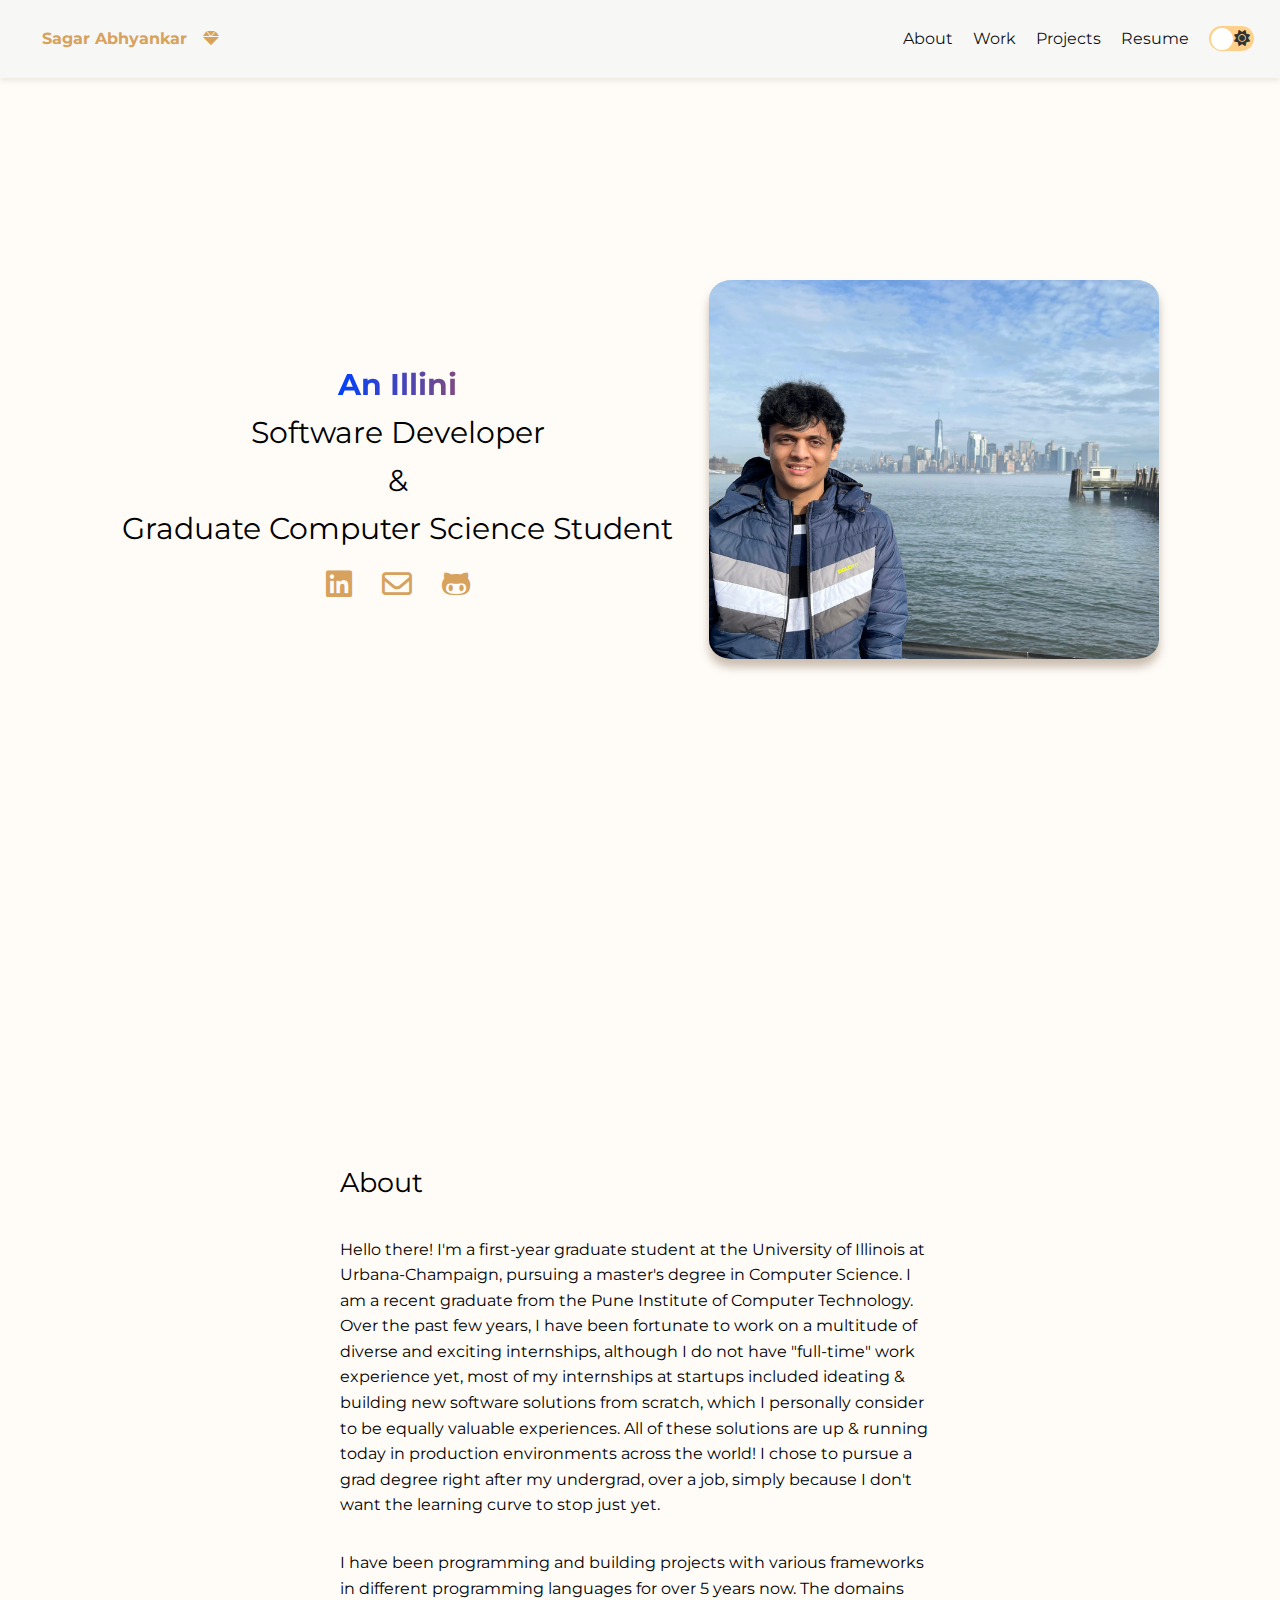
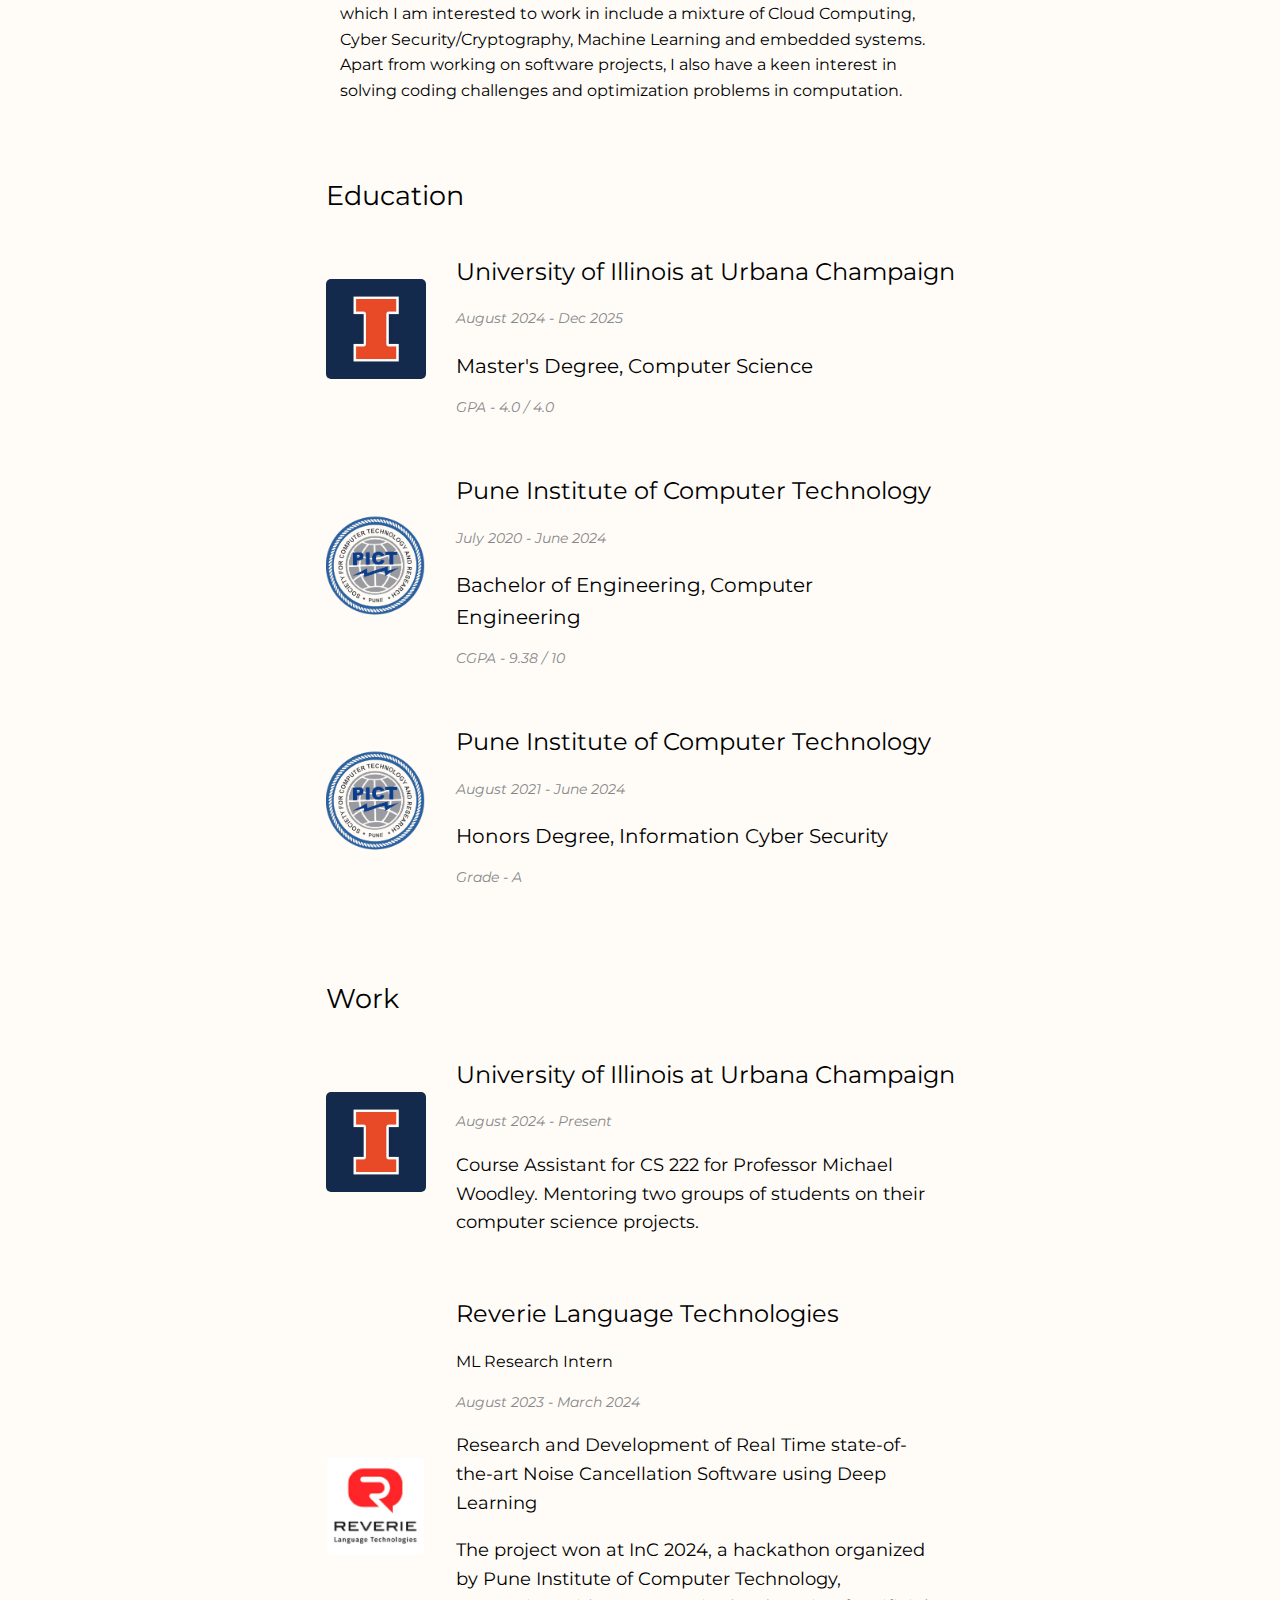
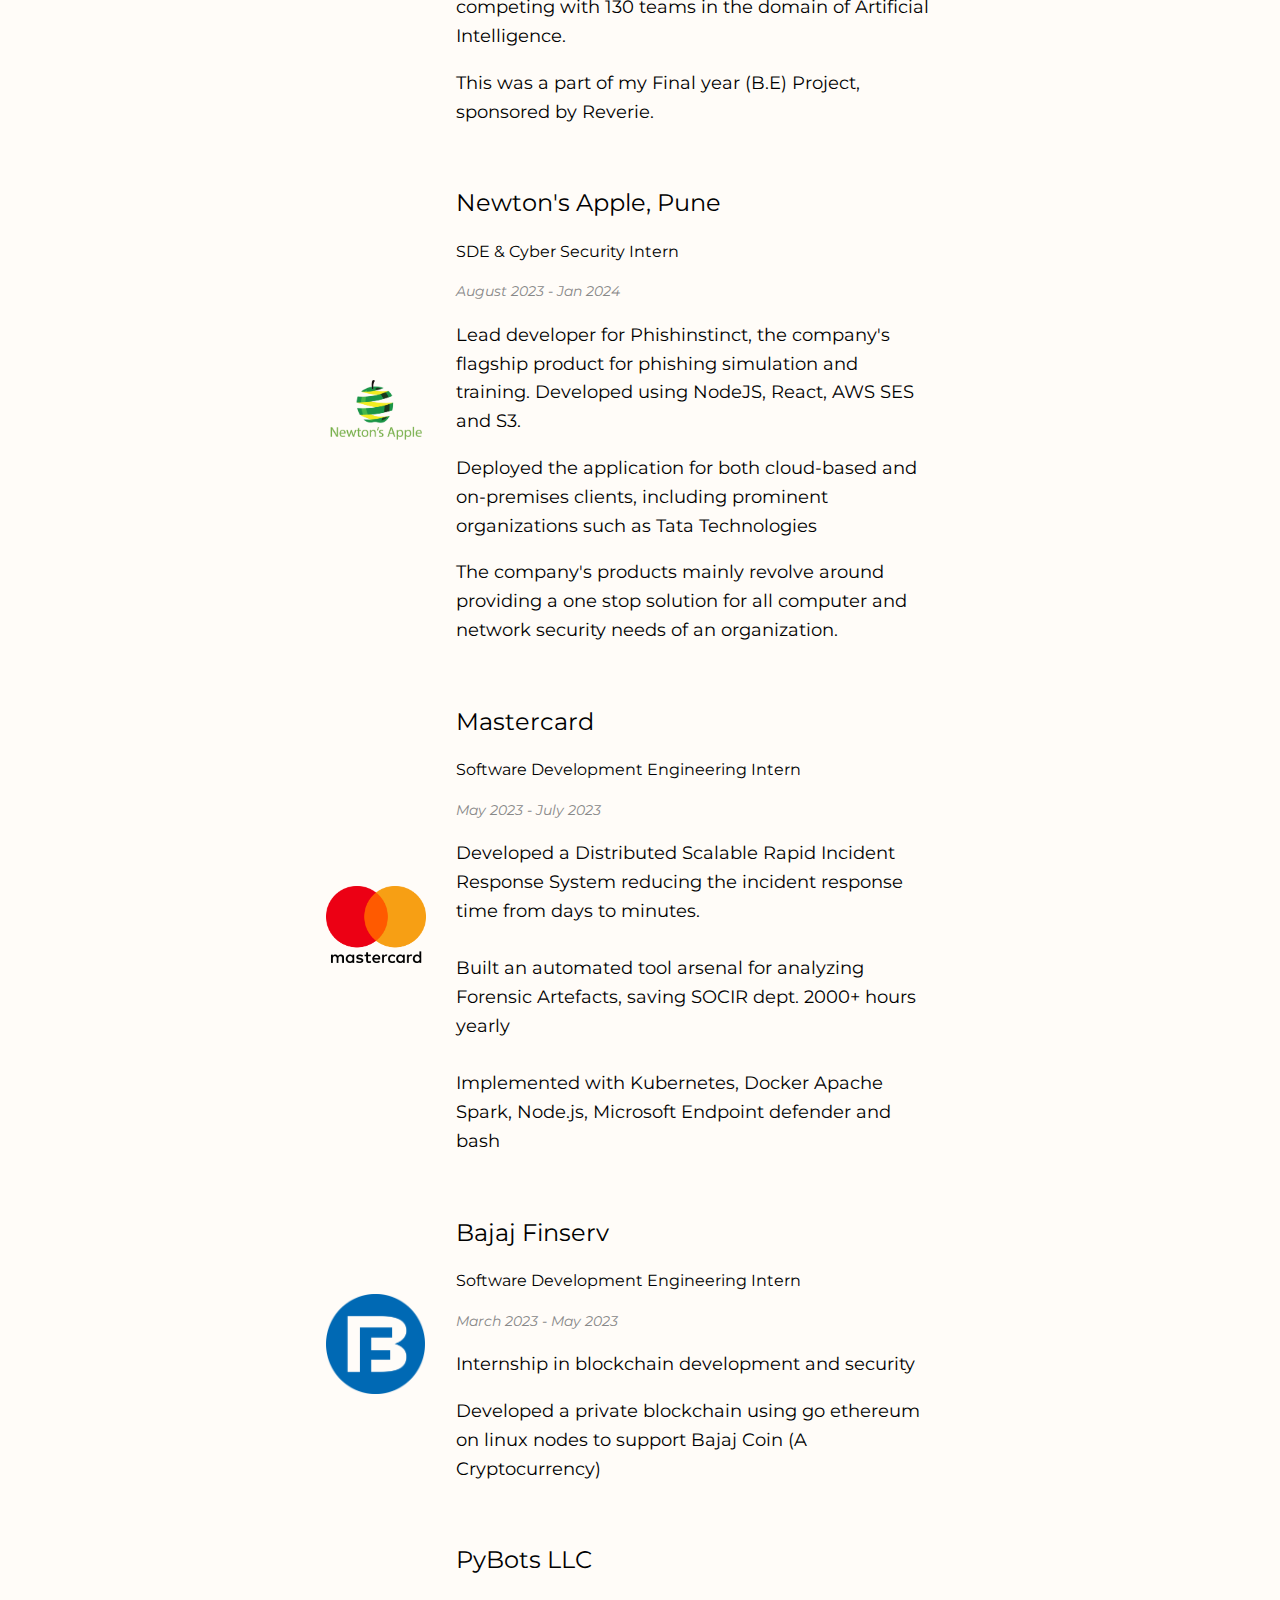
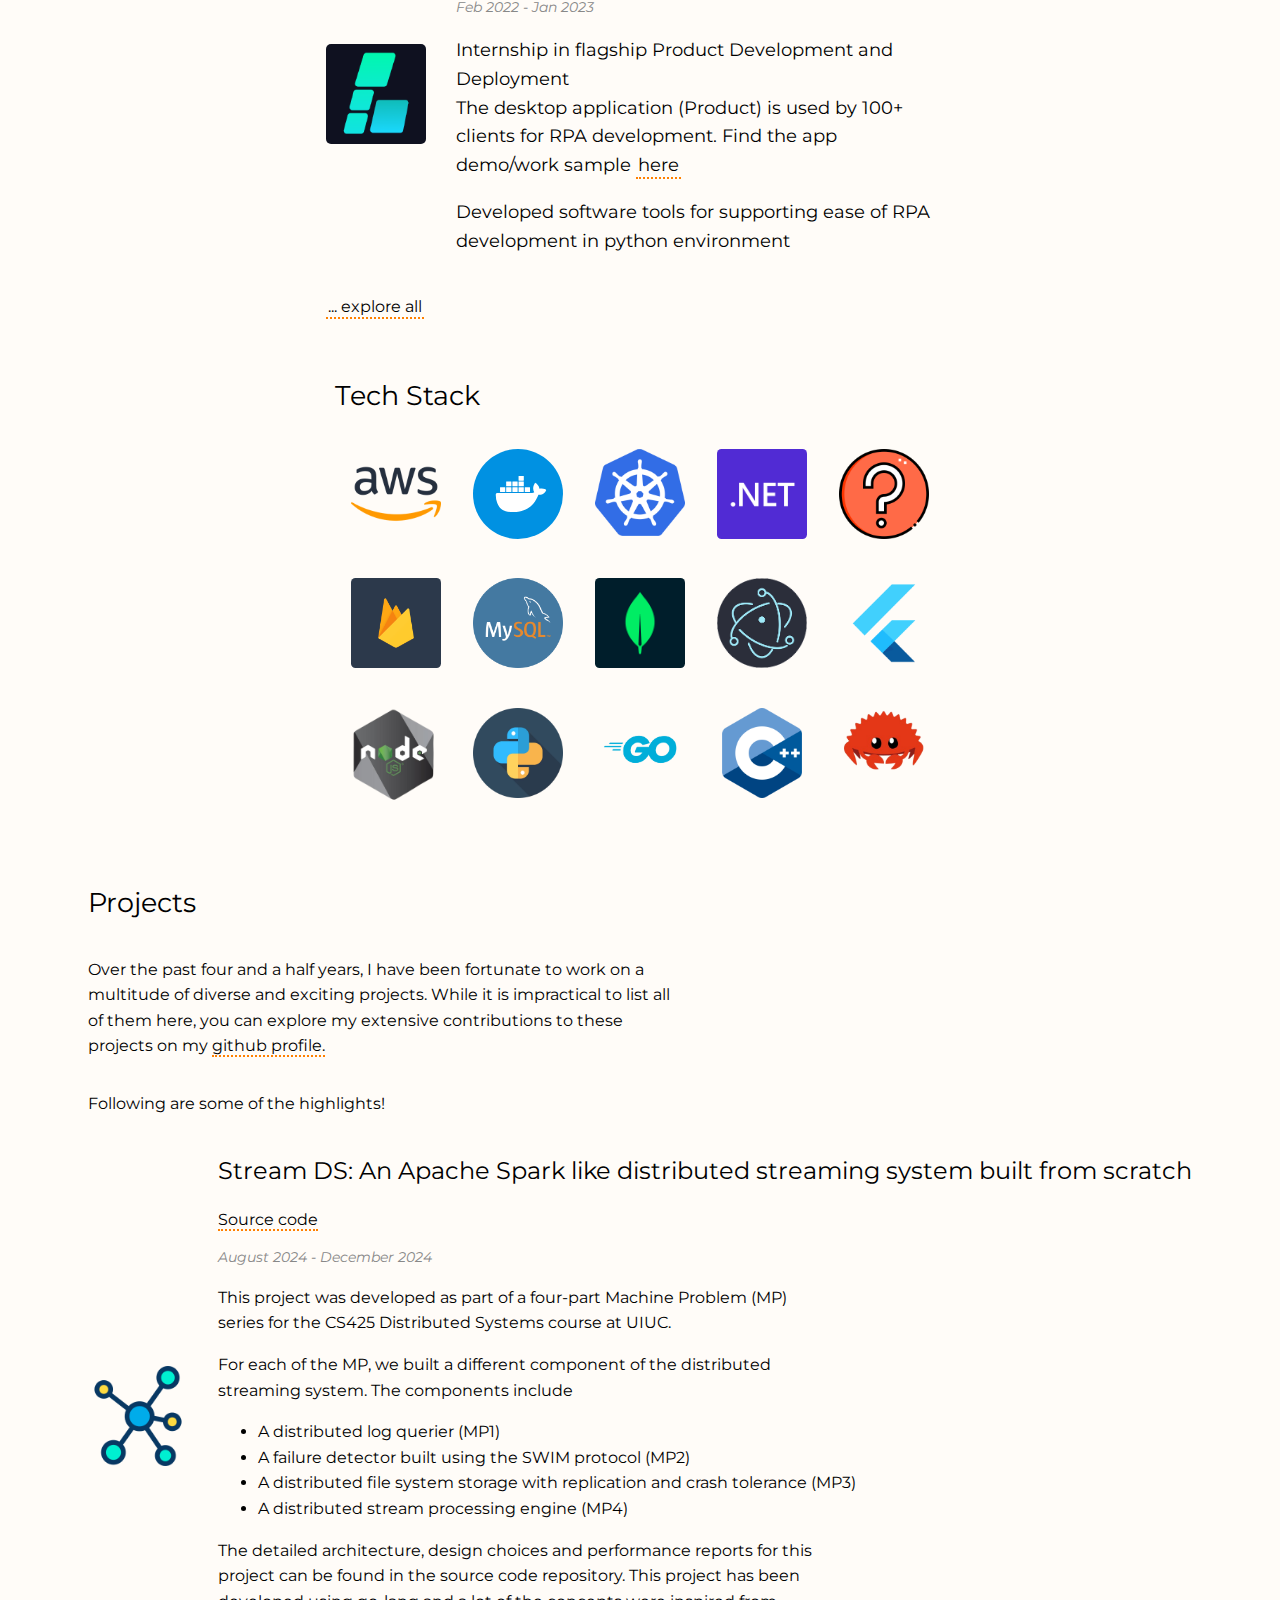
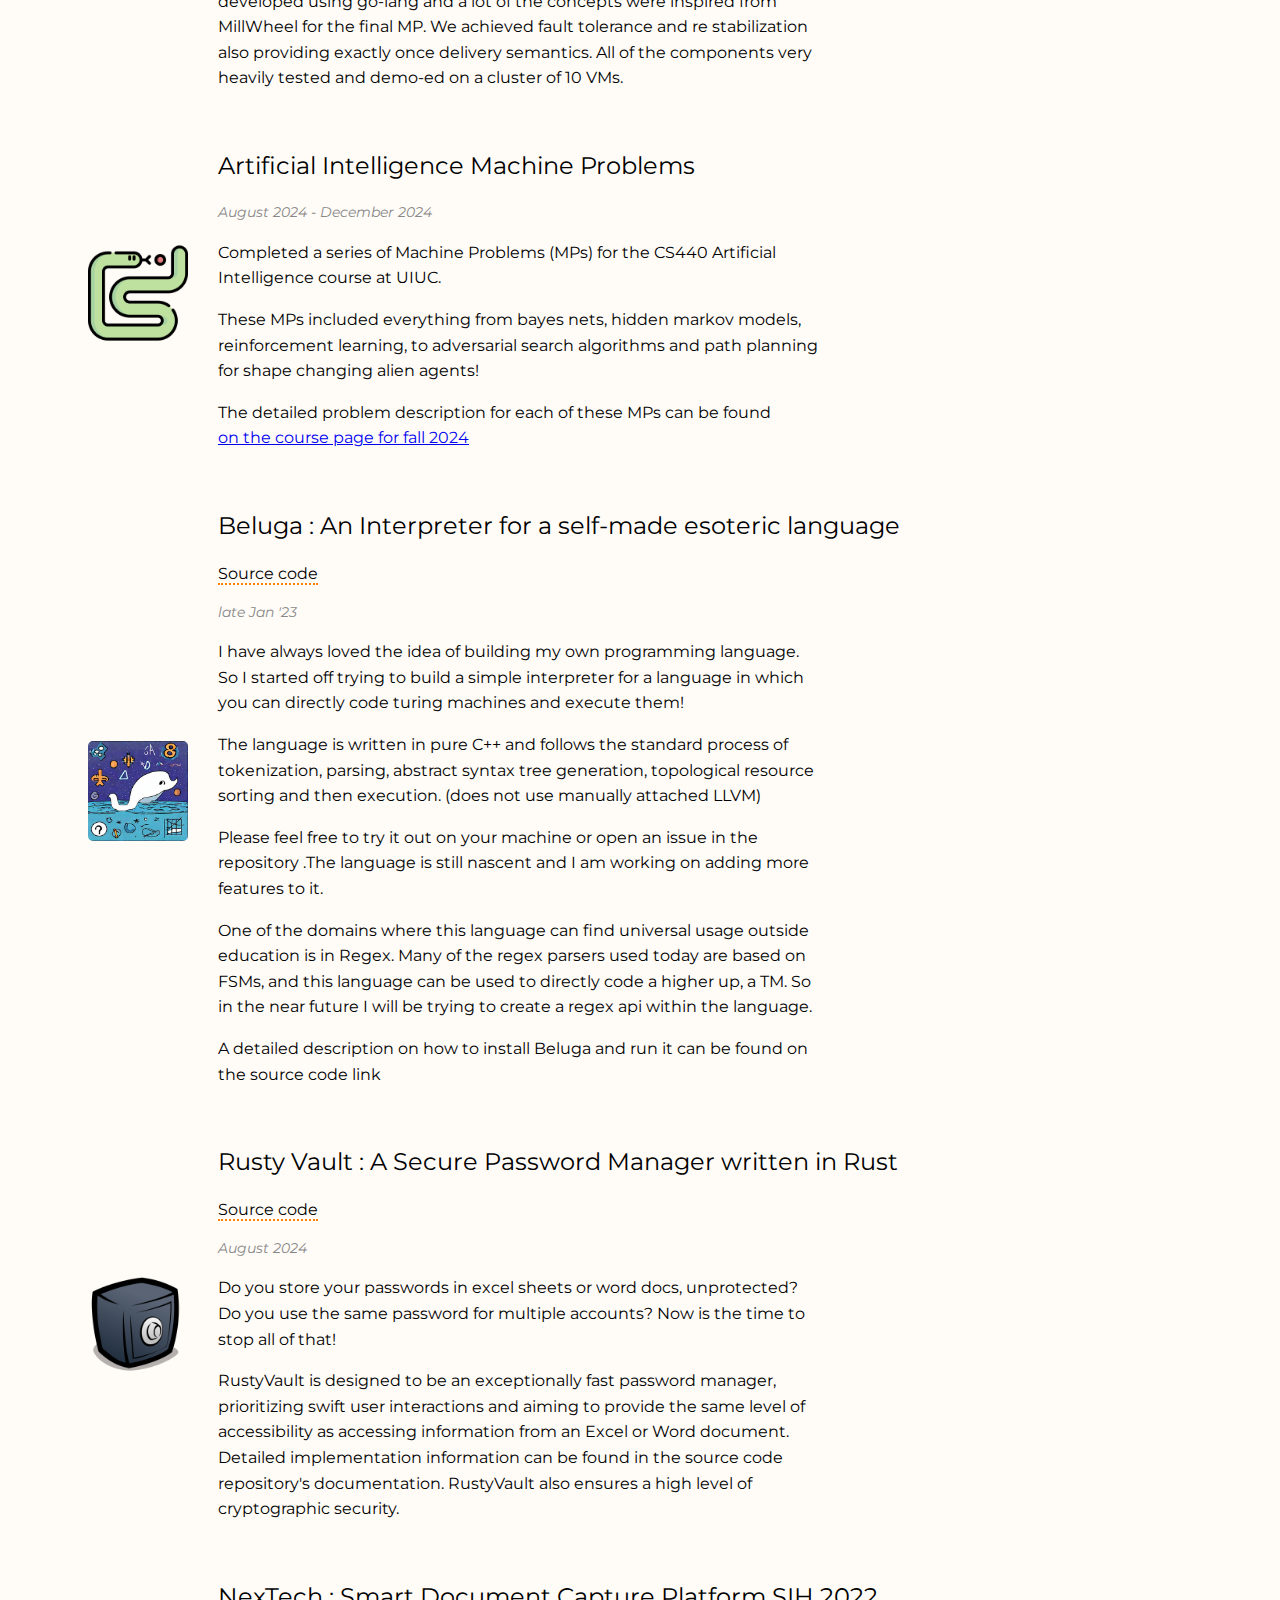
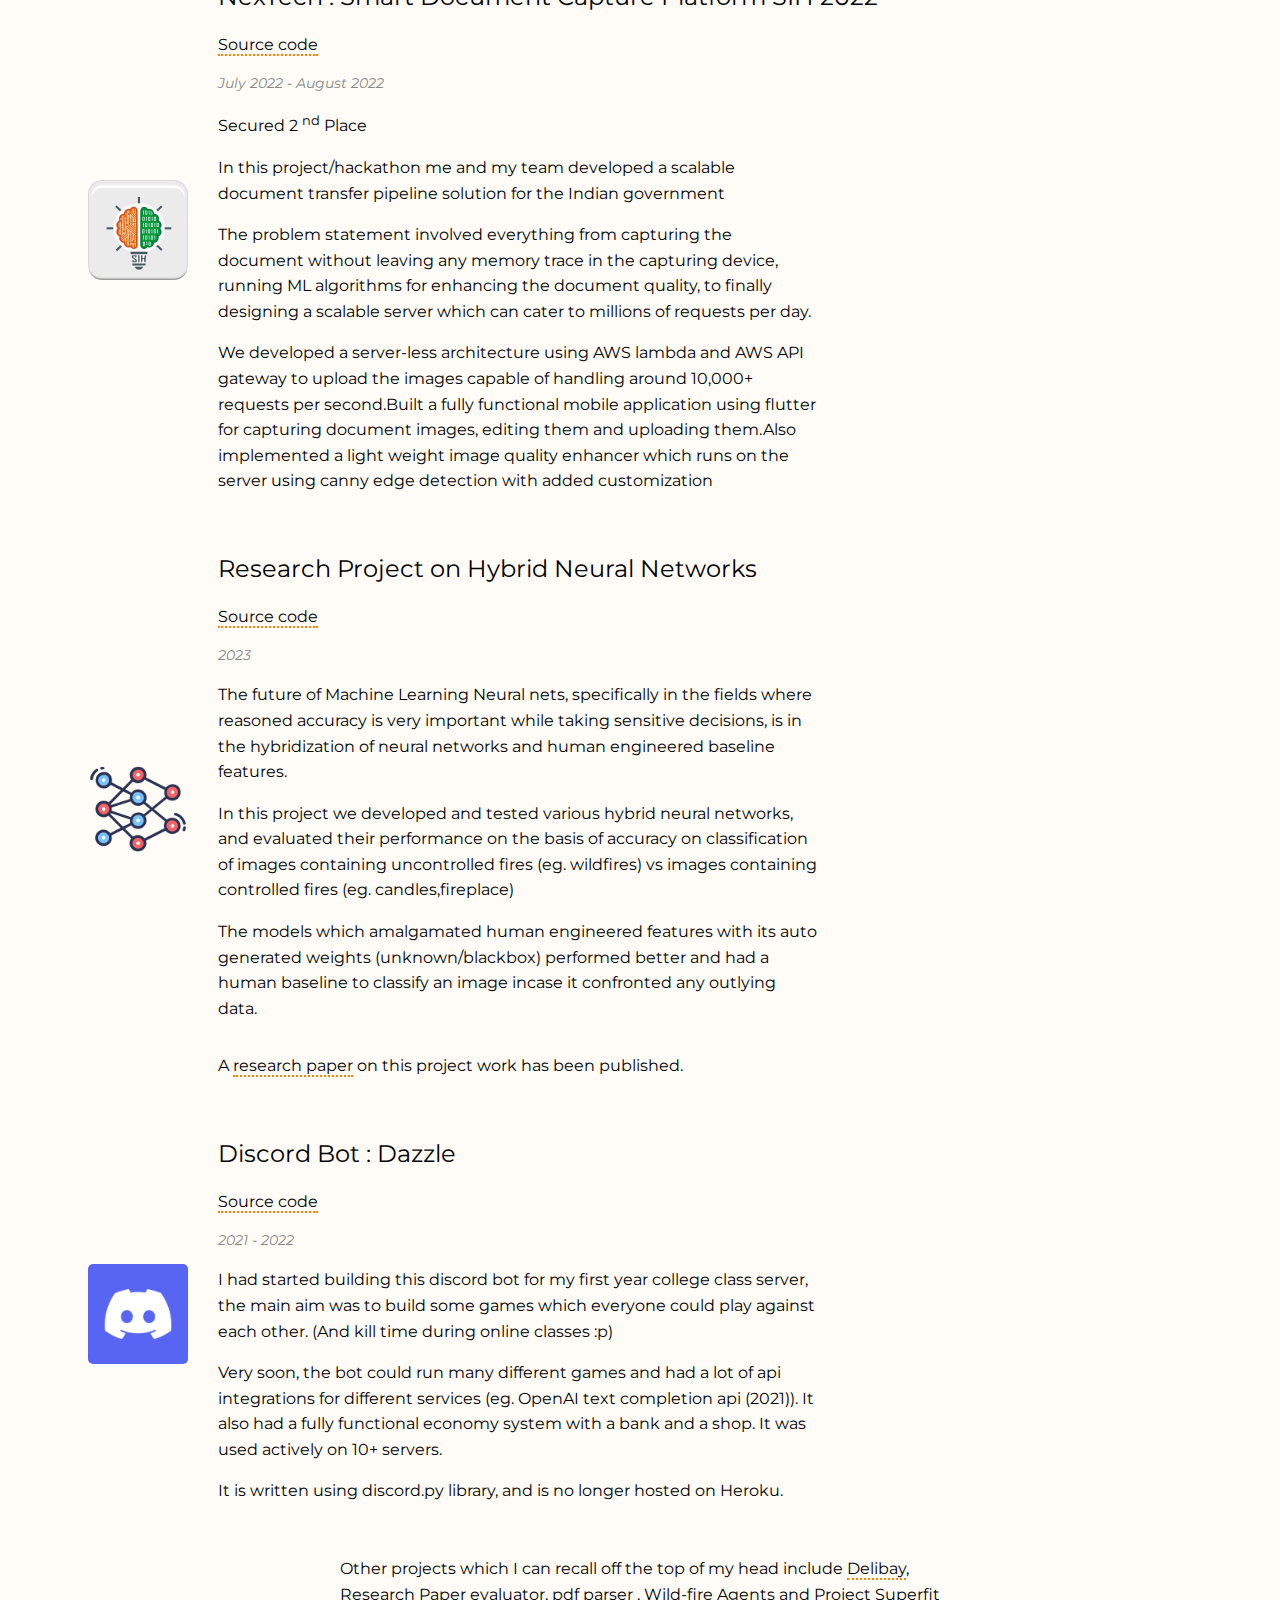
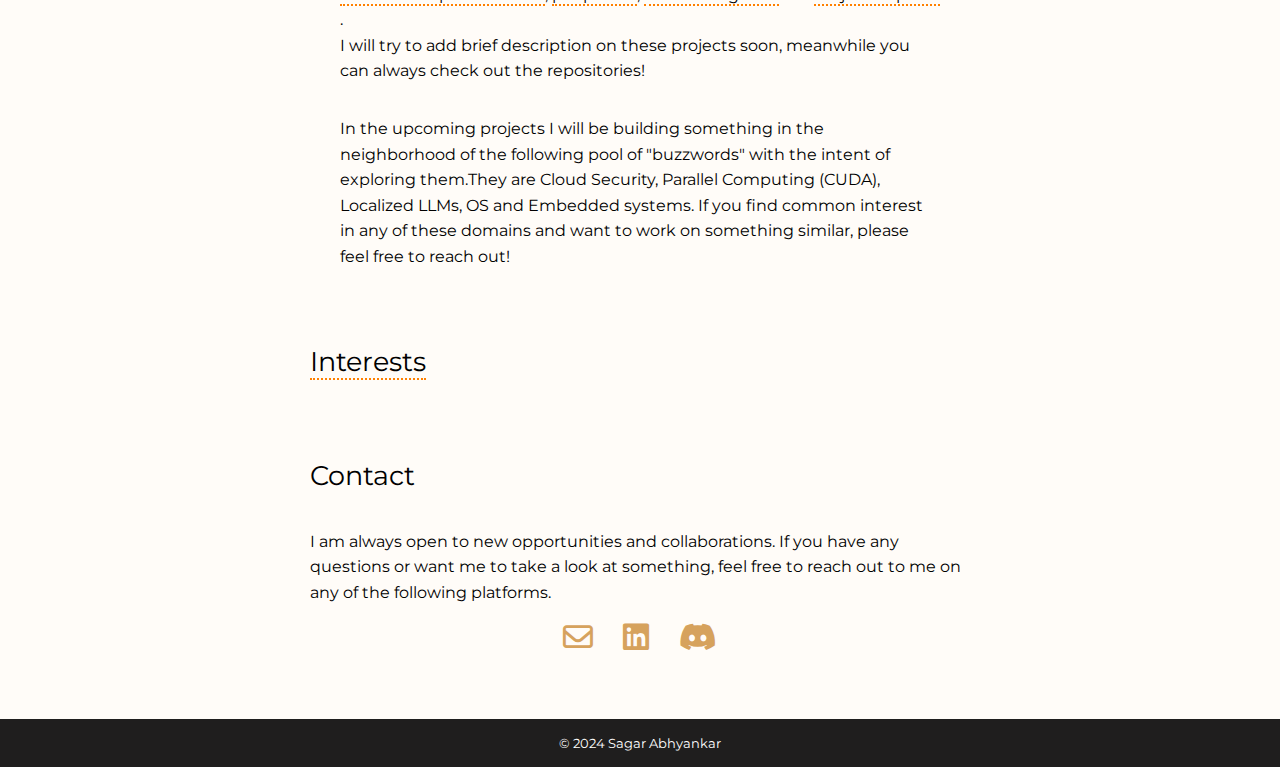
==== commit 1a1eb8b9: "-fix" ====
--- a/index.html
+++ b/index.html
@@ -76,7 +76,7 @@
         </div>
         <div class="pp_holder">
           <div class="profile-picture">
-            <img src="" alt="Profile Picture" />
+            <img src="images/IMG_1164.jpg" alt="Profile Picture" />
           </div>
         </div>
       </section>
--- a/minified_styles.css
+++ b/minified_styles.css
@@ -1,9 +1,9 @@
 [data-theme="dark"] body {
-  background-color: #131212;
+  background-color: #151313;
   color: #fff;
 }
 [data-theme="dark"] header {
-  background-color: #181818;
+  background-color: #282727;
   color: #f1ecec;
   padding: 1rem;
   box-shadow: 0 3px 5px rgba(88, 54, 8, 0.1);
@@ -194,7 +194,7 @@
   border-radius: 5%;
   margin-left: 1px;
   box-shadow: 0 8px 10px rgba(77, 41, 1, 0.3);
-  content: url("images/IMG_0985.JPG");
+  content: url("images/profile_pic_second.jpg");
 }
 [data-theme="dark"] .profile-picture img {
   display: block;
@@ -202,7 +202,7 @@
   border-radius: 5%;
   margin-left: 1px;
   box-shadow: 0 8px 10px rgba(77, 41, 1, 0.3);
-  content: url("images/IMG_0729.JPG");
+  content: url("images/IMG_1164.JPG");
 }
 h1,
 h2,
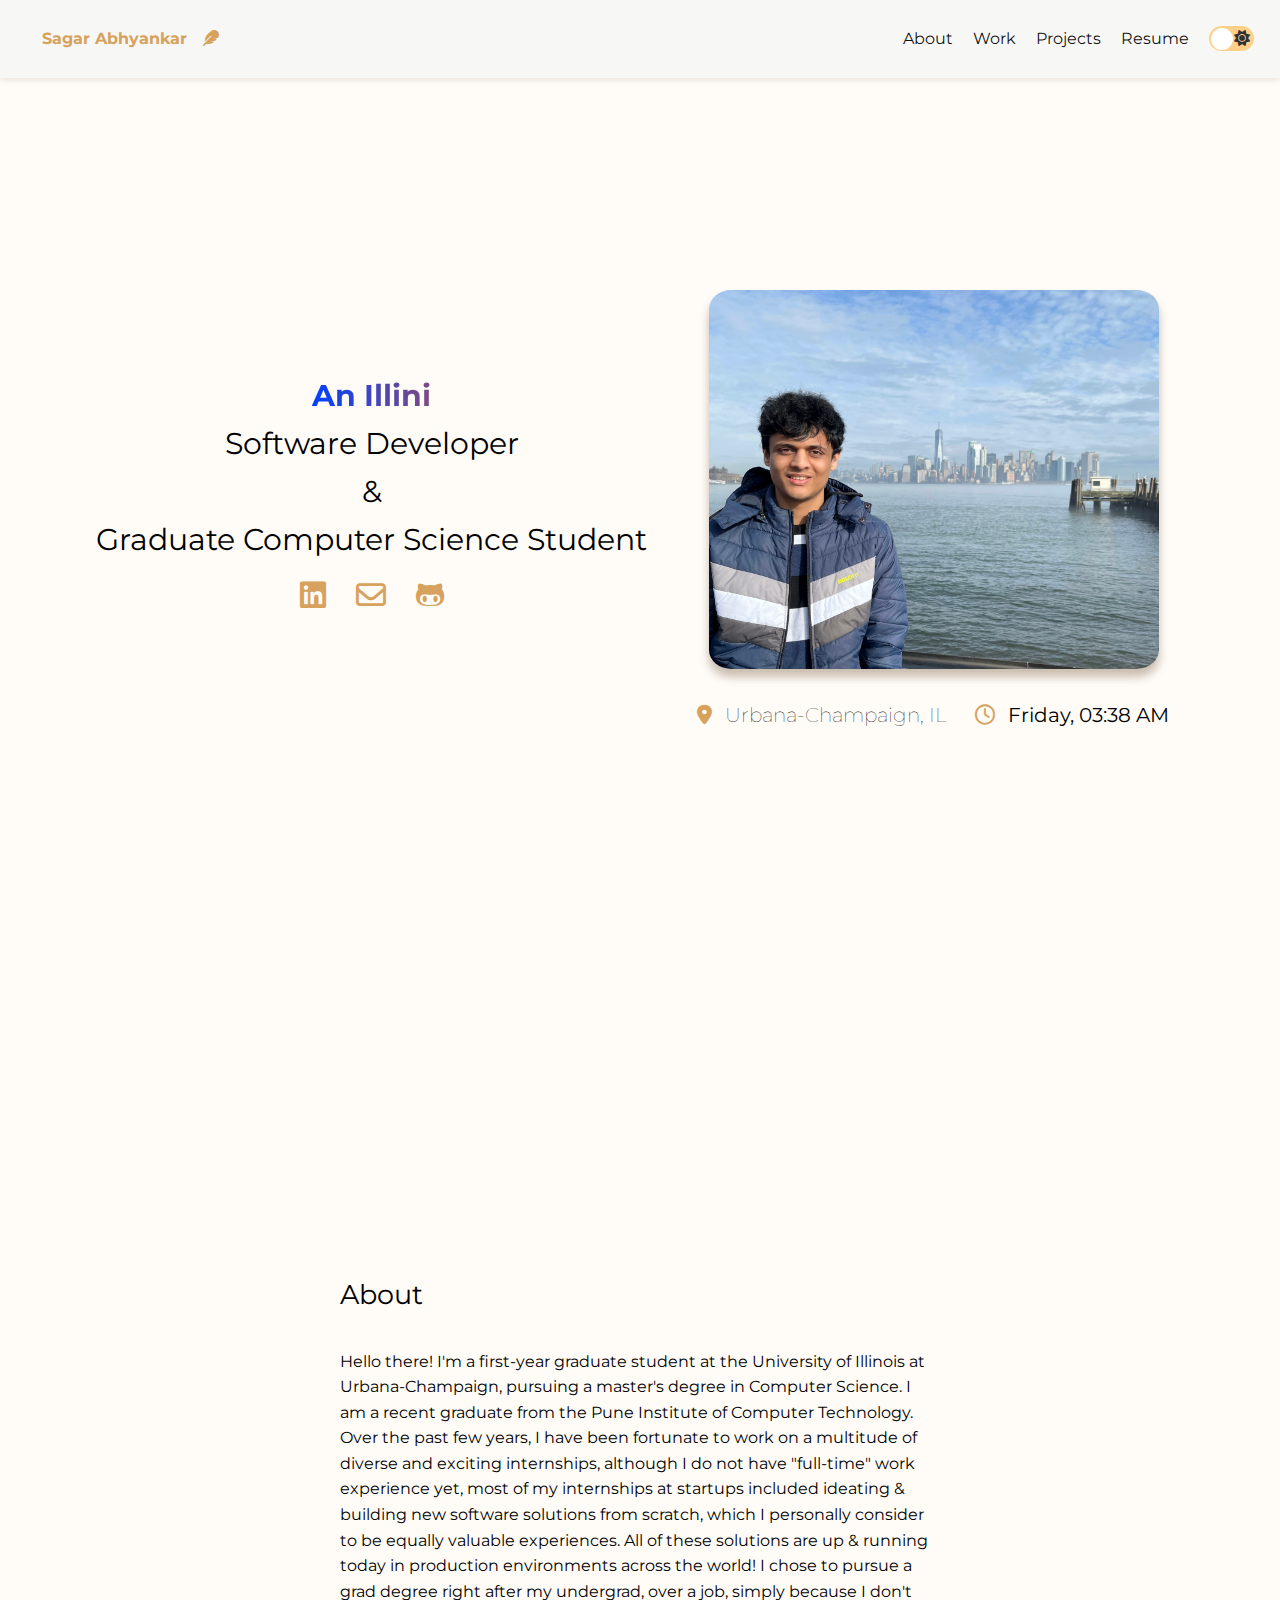
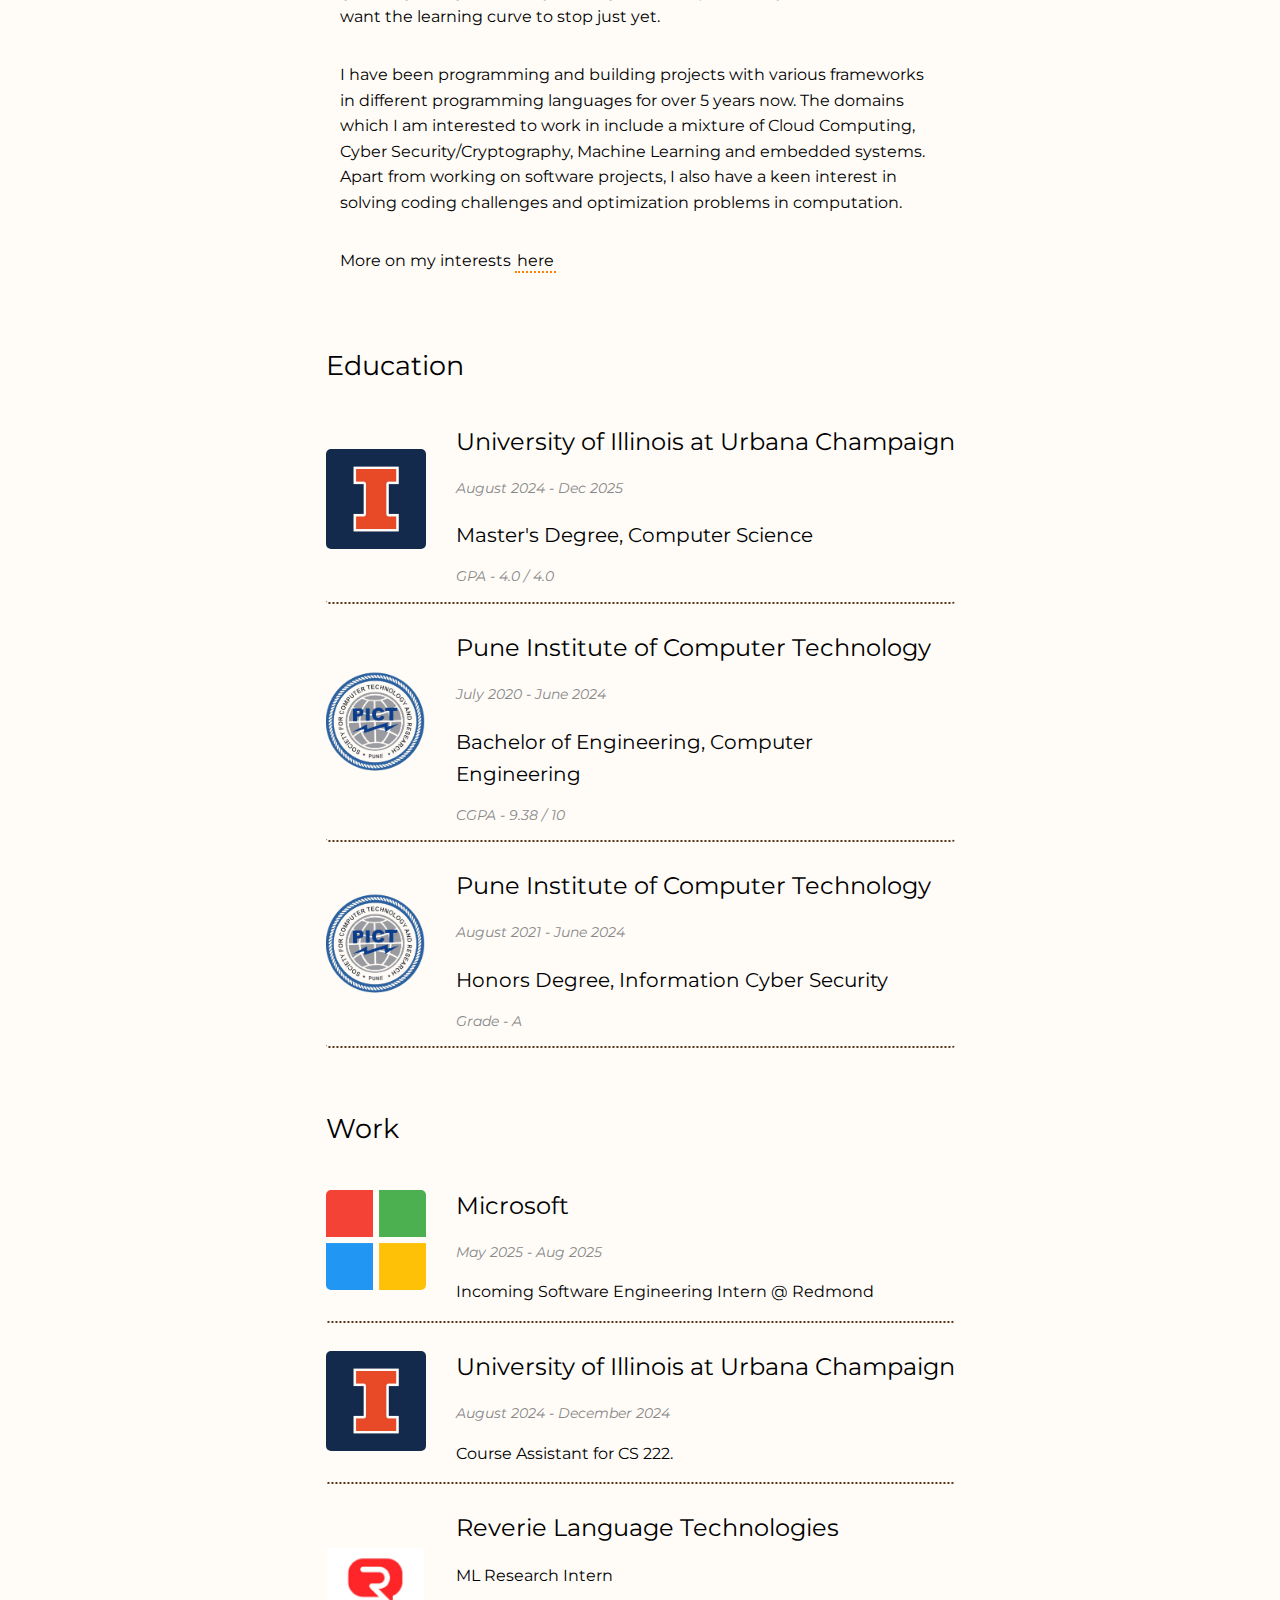
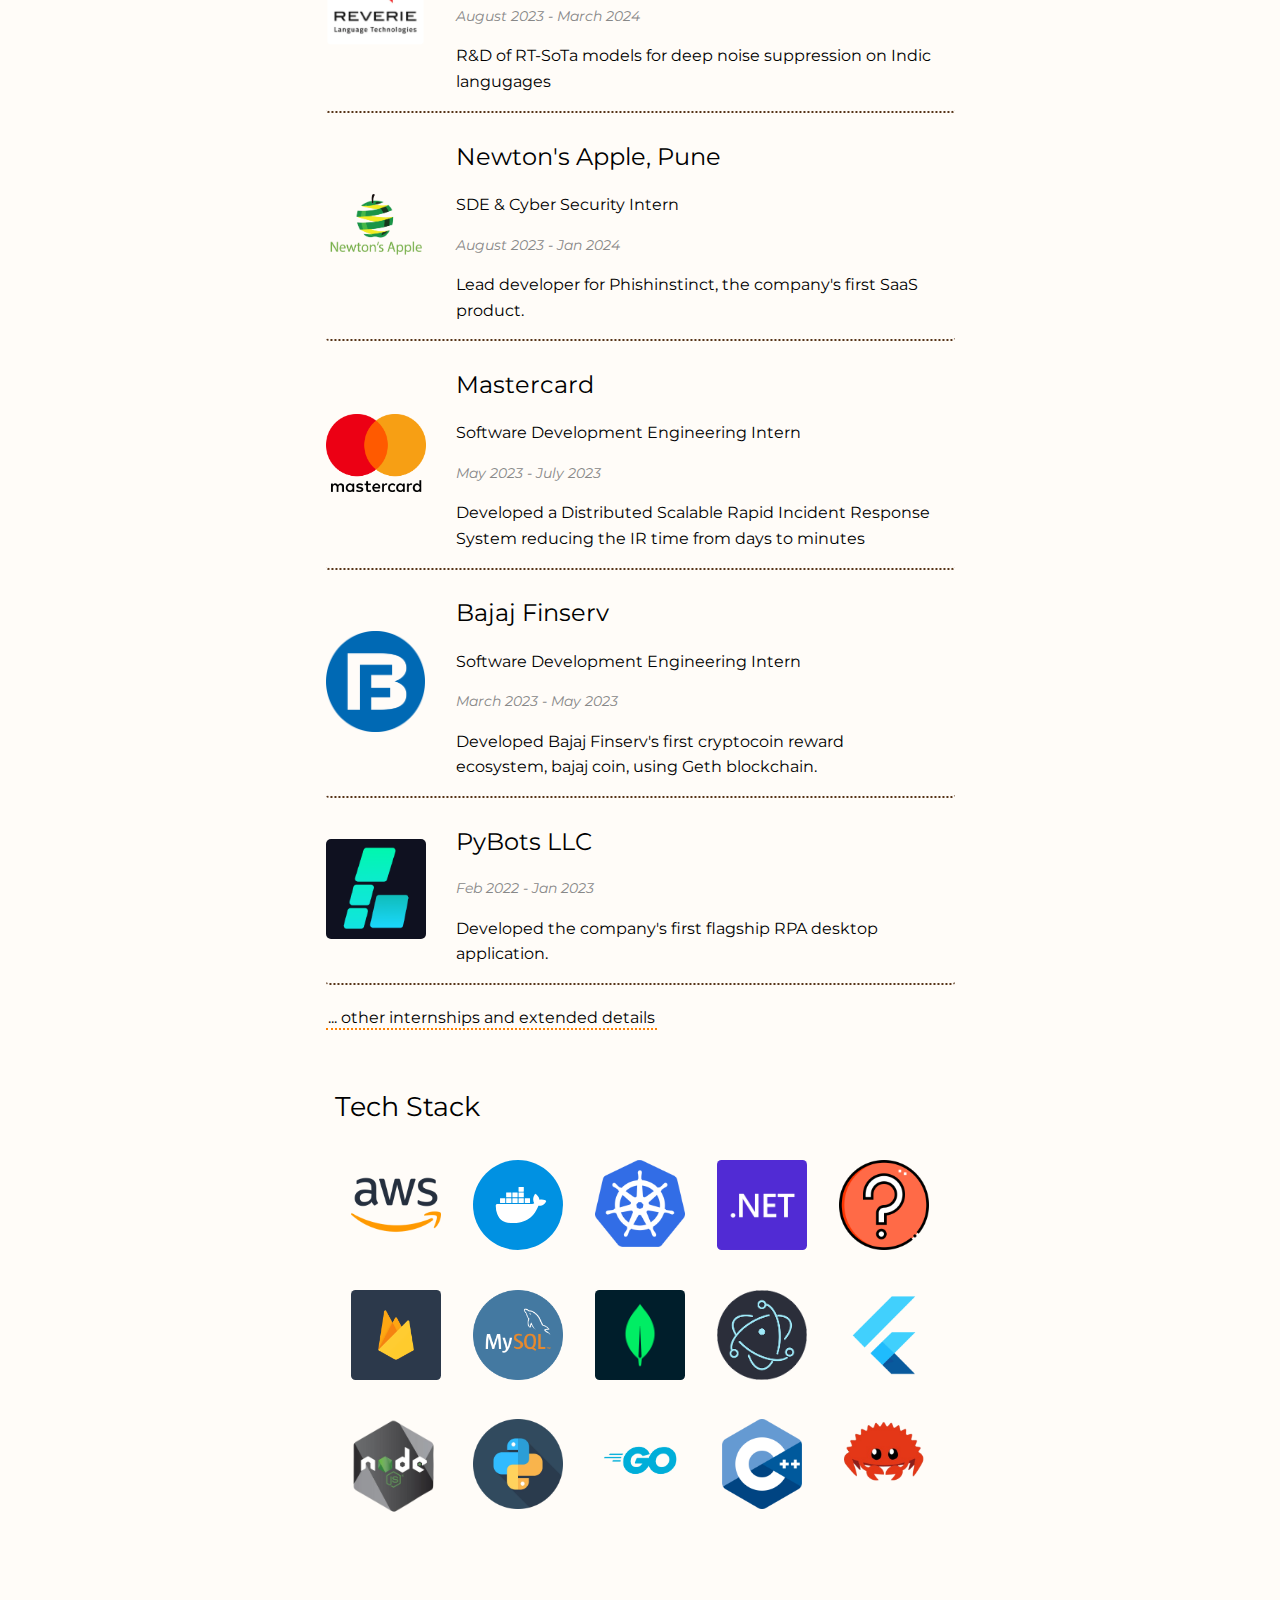
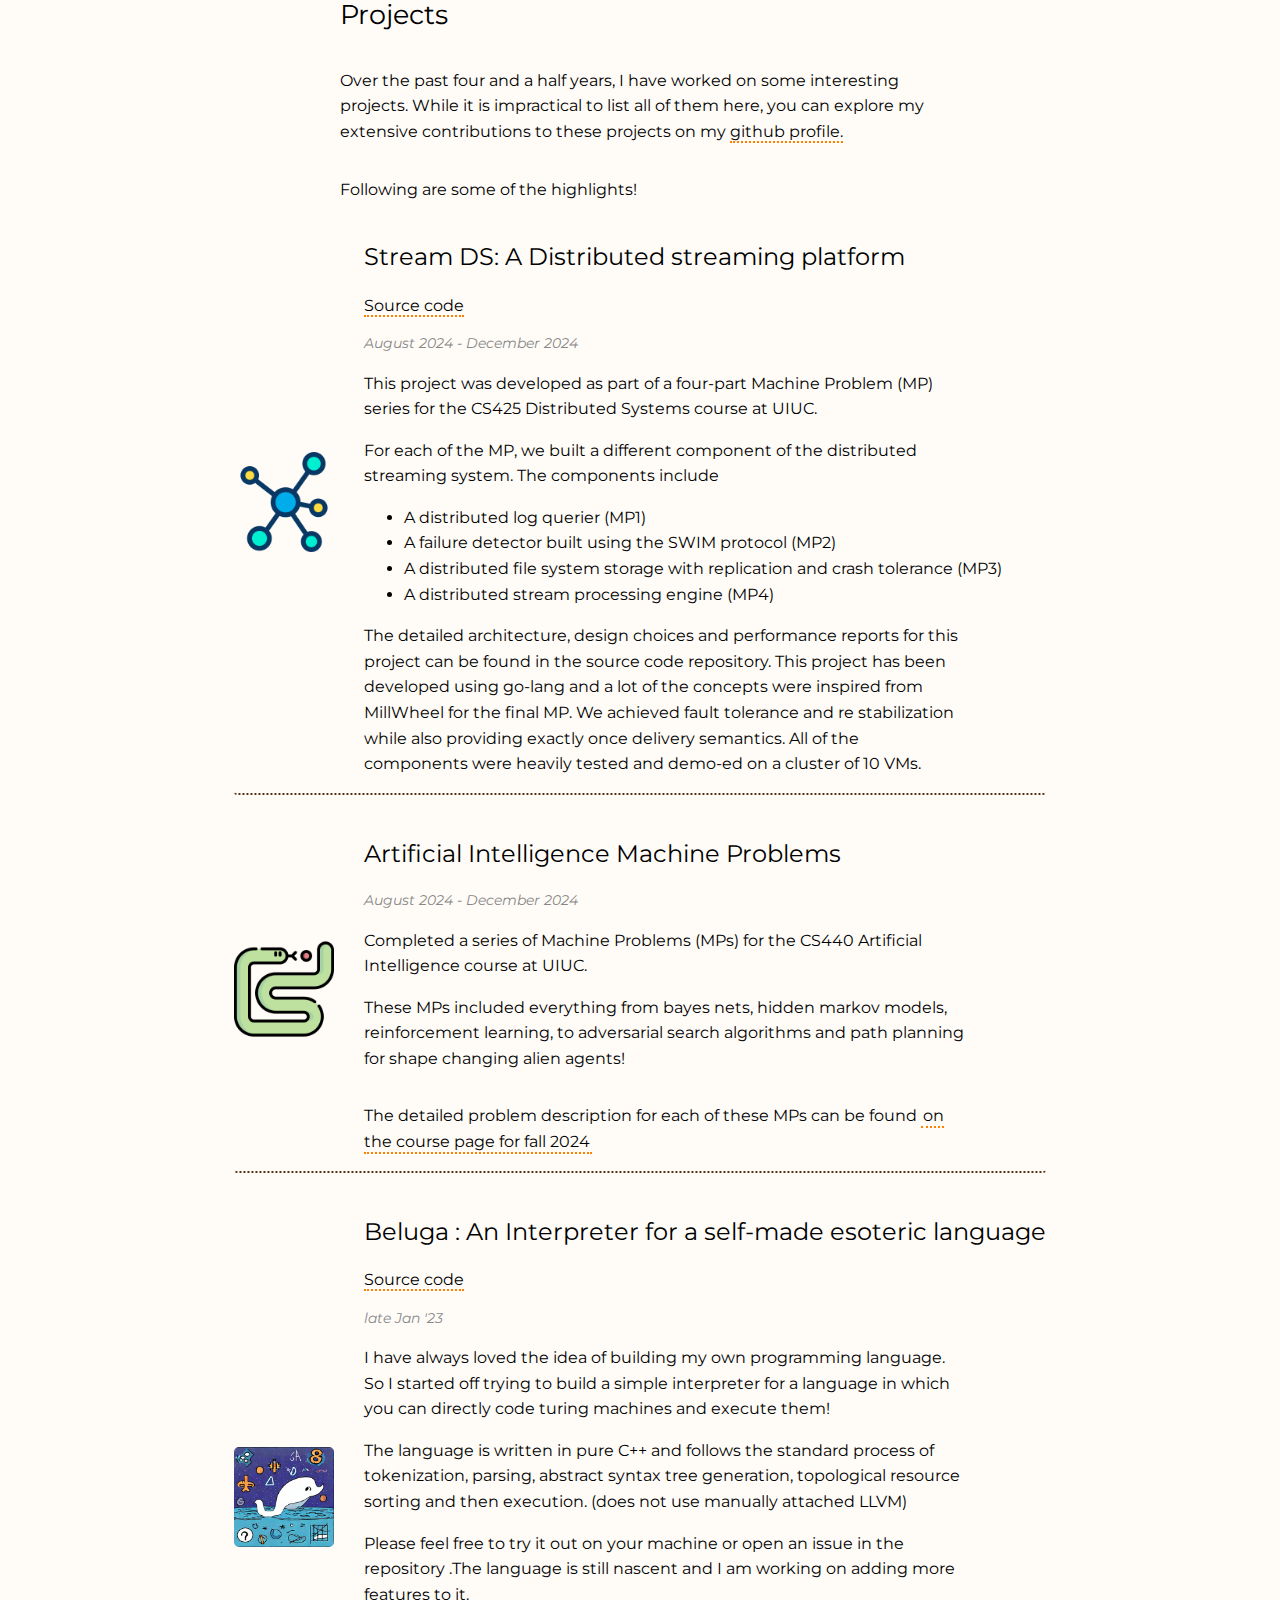
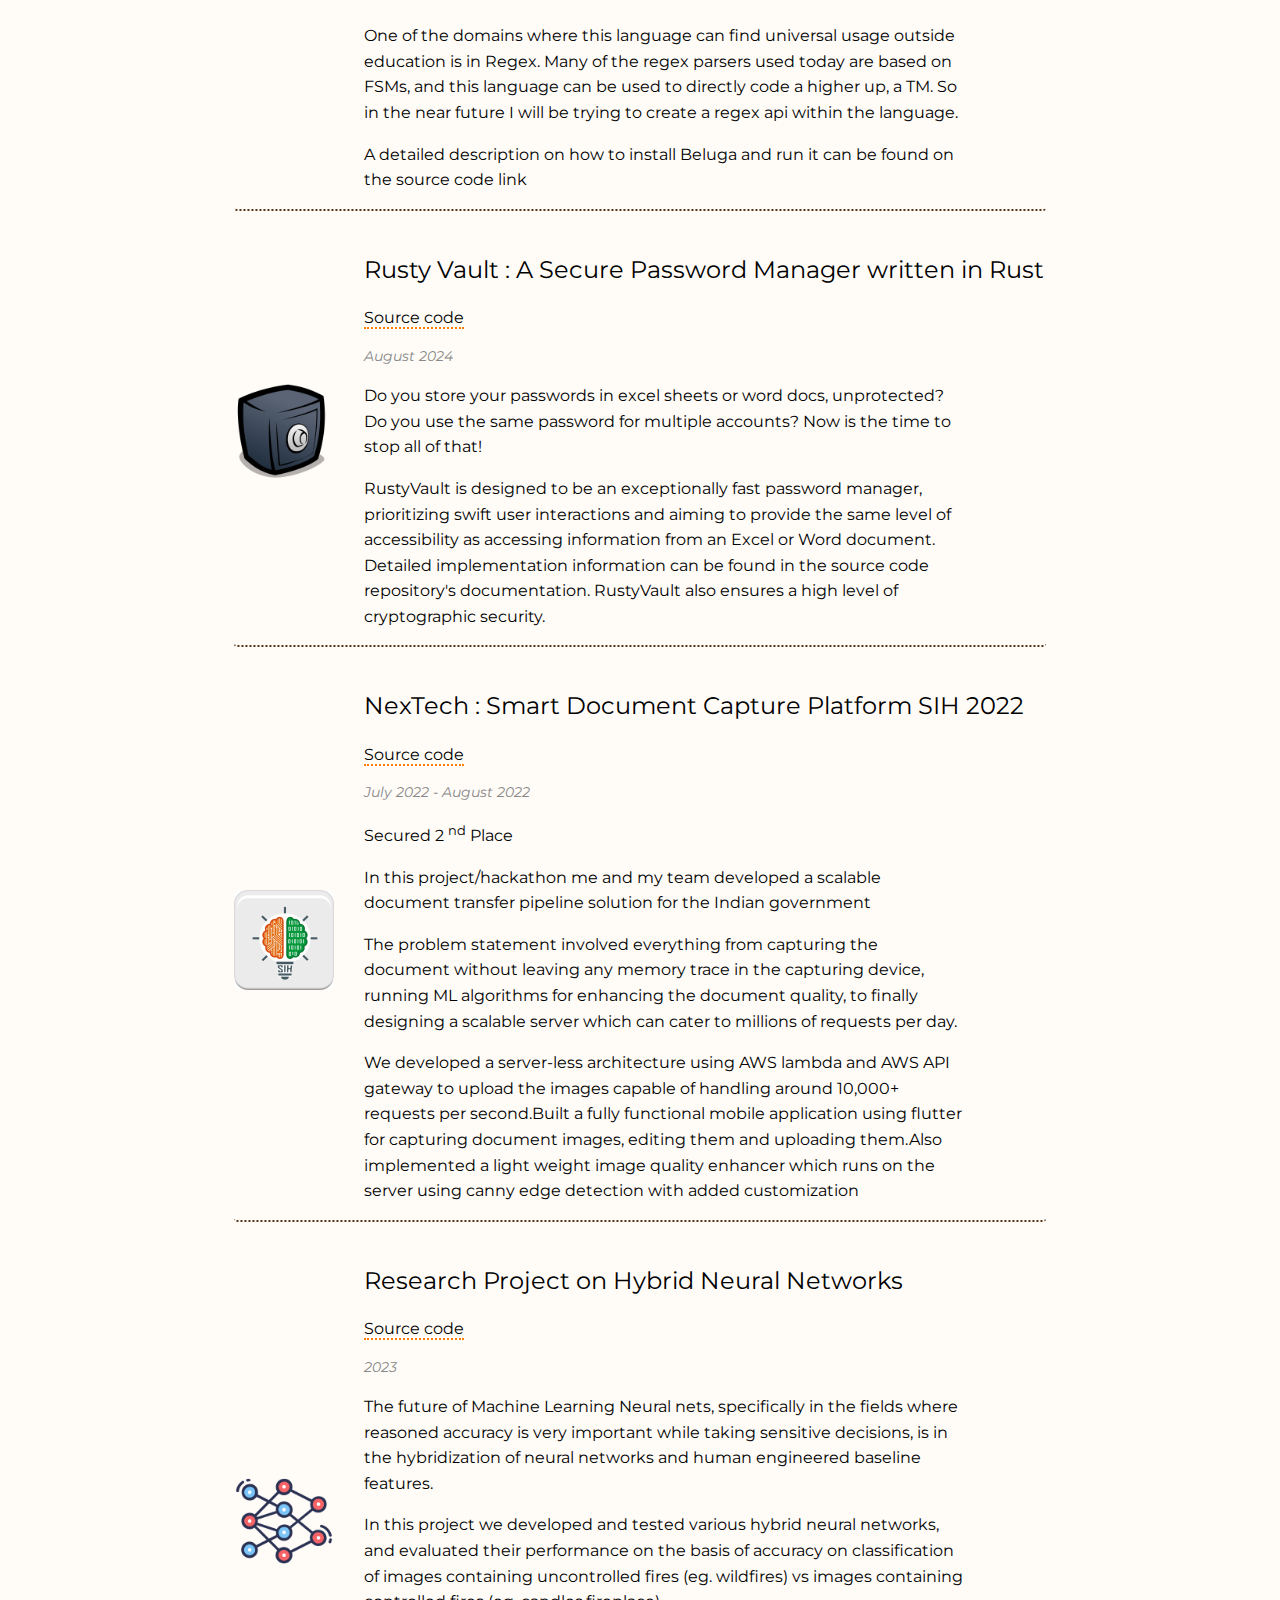
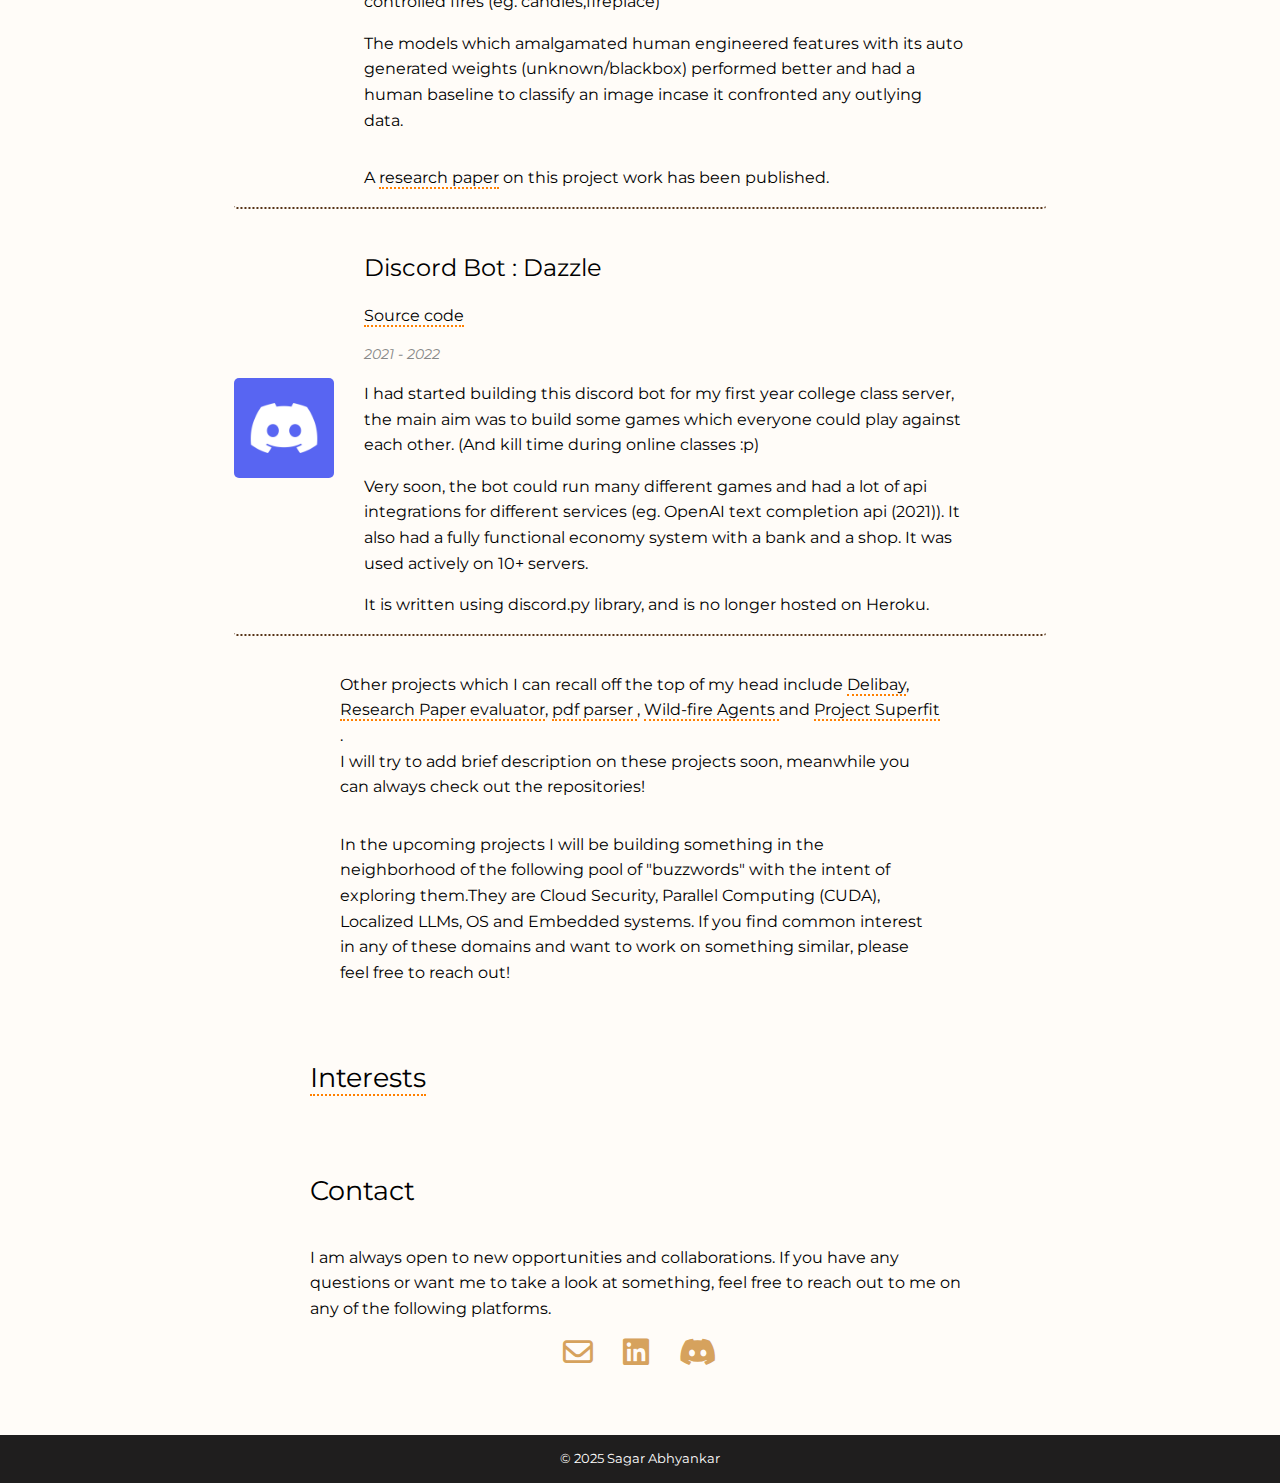
==== commit 3c2322fd: "-updates and fixes" ====
--- a/index.html
+++ b/index.html
@@ -34,7 +34,7 @@
       <nav>
         <ul>
           <li id="name">Sagar Abhyankar</li>
-          <li id="gem"><i class="fa fa-gem"></i></li>
+          <li id="feather"><i class="fa-solid fa-feather"></i></li>
           <li><a href="#about">About</a></li>
           <li><a href="#Work">Work</a></li>
           <li><a href="#Projects">Projects</a></li>
@@ -59,6 +59,7 @@
             & <br />
             Graduate Computer Science Student
           </h2>
+
           <div class="social-links">
             <a
               href="https://www.linkedin.com/in/sagar-abhyankar-299608206/"
@@ -73,12 +74,29 @@
               <i class="fab fa-github-alt fa-2x"></i>
             </a>
           </div>
-        </div>
+
+        </div>
+        <div class="pic_matrix">
         <div class="pp_holder">
           <div class="profile-picture">
             <img src="images/IMG_1164.jpg" alt="Profile Picture" />
           </div>
-        </div>
+          
+        </div>
+        <div class="location-time-container">
+          <div>
+          <i class="fas fa-map-marker-alt"></i>  
+          <span class="location">Urbana-Champaign, IL</span>
+        </div>
+          <div class="time-container">
+            <i class="fa-regular fa-clock"></i>
+            <span id="local-time"></span>
+            <span class="time" id="time"></span>
+        </div>
+        
+      </div>
+      </div>
+
       </section>
 
       <section id="about">
@@ -105,6 +123,9 @@
               have a keen interest in solving coding challenges and optimization
               problems in computation.
             </p>
+            <p>
+              More on my interests <a href="#Interests" id="seeMoreLink">here</a>
+            </p>
           </div>
         </div>
       </section>
@@ -164,13 +185,25 @@
           </div>
           <div class="card">
             <div class="logo">
+              <img src="images/microsoft-logo-2.png" alt="UIUC Logo" />
+            </div>
+            <div class="content">
+              <h2 class="name">Microsoft</h2>
+              <p class="duration">May 2025 - Aug 2025</p>
+              <p class="work-description">
+               Incoming Software Engineering Intern @ Redmond
+              </p>
+            </div>
+          </div>
+          <div class="card">
+            <div class="logo">
               <img src="images/uiuc_logo.jpg" alt="UIUC Logo" />
             </div>
             <div class="content">
               <h2 class="name">University of Illinois at Urbana Champaign</h2>
-              <p class="duration">August 2024 - Present</p>
+              <p class="duration">August 2024 - December 2024</p>
               <p class="work-description">
-                Course Assistant for CS 222 for Professor Michael Woodley. Mentoring two groups of students on their computer science projects.
+                Course Assistant for CS 222.
               </p>
             </div>
           </div>
@@ -186,20 +219,10 @@
               <p>ML Research Intern</p>
               <p class="duration">August 2023 - March 2024</p>
               <p class="work-description">
-                Research and Development of Real Time state-of-the-art Noise
-                Cancellation Software using Deep Learning
-              </p>
-              <p class="work-description">
-                The project won at InC 2024, a hackathon organized by Pune Institute of Computer Technology, competing 
-                with 130 teams in the domain of Artificial Intelligence.
-              </p>
-              <p class="work-description">
-                This was a part of my Final year (B.E) Project, sponsored by
-                Reverie.
-              </p>
-            </div>
-          </div>
-
+                R&D of RT-SoTa models for deep noise suppression on Indic langugages
+              </p>
+            </div>
+          </div>
           <div class="card">
             <div class="logo">
               <img src="images/NewtonsApple.png" alt="Newtons Apple Logo" />
@@ -209,15 +232,7 @@
               <p>SDE & Cyber Security Intern</p>
               <p class="duration">August 2023 - Jan 2024</p>
               <p class="work-description">
-                Lead developer for Phishinstinct, the company's flagship product for phishing simulation and training. Developed using NodeJS, React, AWS SES and S3.
-              </p>
-              <p class="work-description">
-                Deployed the application for both cloud-based and on-premises clients, including prominent organizations such as Tata Technologies
-              </p>
-              <p class="work-description">
-                The company's products mainly revolve around providing a one
-                stop solution for all computer and network security needs of an
-                organization.
+                Lead developer for Phishinstinct, the company's first SaaS product.
               </p>
             </div>
           </div>
@@ -230,10 +245,7 @@
               <p>Software Development Engineering Intern</p>
               <p class="duration">May 2023 - July 2023</p>
               <p class="work-description">     
-      Developed a Distributed Scalable Rapid Incident Response System reducing the incident response time from days to minutes. <br>
-        <br>Built an automated tool arsenal for analyzing Forensic Artefacts, saving SOCIR dept. 2000+ hours yearly
-        <br><br>Implemented with Kubernetes, Docker Apache Spark, Node.js, Microsoft Endpoint defender and bash 
-      
+      Developed a Distributed Scalable Rapid Incident Response System reducing the IR time from days to minutes
               </p>
             </div>
           </div>
@@ -246,11 +258,7 @@
               <p>Software Development Engineering Intern</p>
               <p class="duration">March 2023 - May 2023</p>
               <p class="work-description">
-                Internship in blockchain development and security
-              </p>
-              <p class="work-description">
-                Developed a private blockchain using go ethereum on linux nodes
-                to support Bajaj Coin (A Cryptocurrency)
+                Developed Bajaj Finserv's first cryptocoin reward ecosystem, bajaj coin,  using Geth blockchain.
               </p>
             </div>
           </div>
@@ -262,18 +270,12 @@
               <h2 class="name">PyBots LLC</h2>
               <p class="duration">Feb 2022 - Jan 2023</p>
               <p class="work-description">
-                Internship in flagship Product Development and Deployment <br />
-                The desktop application (Product) is used by 100+ clients for
-                RPA development. Find the app demo/work sample  <a href="https://www.youtube.com/watch?v=uJlAKqi6dz4&ab_channel=PyBOTsLLC%28EarlierknownasClointFusion%29" target="_blank" id="seeMoreLink">here</a> 
-              </p>
-              <p class="work-description">
-                Developed software tools for supporting ease of RPA development
-                in python environment
+               Developed the company's first flagship RPA desktop application. 
               </p>
             </div>
           </div>
           <div class="see-more">
-            <a href="work.html" id="seeMoreLink">... explore all</a>
+            <a href="work.html" id="seeMoreLink">... other internships and extended details </a>
           </div>
         </div>
       </section>
@@ -355,14 +357,13 @@
       </section>
 
       <section id="Projects">
-        <div class="about_wrapper">
+        <div class="about__wrapper">
           <div class="about__header">
             <h2>Projects</h2>
           </div>
           <div class="about__description">
             <p>
-              Over the past four and a half years, I have been fortunate to
-              work on a multitude of diverse and exciting projects. While it is
+              Over the past four and a half years, I have worked on some interesting projects. While it is
               impractical to list all of them here, you can explore my extensive
               contributions to these projects on my
               <a href="https://github.com/Ingenious-c0der" id="githublink">
@@ -371,13 +372,15 @@
             </p>
             <p>Following are some of the highlights!</p>
           </div>
-          <div class="card">
+        </div>
+        <div class="project-card-holder">
+          <div class="project-card">
             <div class="logo">
               <img src="images/957642.png" alt="Stream Distributed Systems Logo" />
             </div>
             <div class="content">
               <h2 class="name">
-                Stream DS: An Apache Spark like distributed streaming system built from scratch
+                Stream DS: A Distributed streaming platform
               </h2>
               <a href="https://github.com/Ingenious-c0der/StreamDS" id="githublink">
                 Source code</a
@@ -397,12 +400,12 @@
               </p>
               <p class="about__description">
                 The detailed architecture, design choices and performance reports for this project can be found in the source code repository. This project has 
-                been developed using go-lang and a lot of the concepts were inspired from MillWheel for the final MP. We achieved fault tolerance and re stabilization also 
-                providing exactly once delivery semantics. All of the components very heavily tested and demo-ed on a cluster of 10 VMs. 
-              </p>
-            </div>
-          </div>
-          <div class="card">
+                been developed using go-lang and a lot of the concepts were inspired from MillWheel for the final MP. We achieved fault tolerance and re stabilization while also
+                providing exactly once delivery semantics. All of the components were heavily tested and demo-ed on a cluster of 10 VMs. 
+              </p>
+            </div>
+          </div>
+          <div class="project-card">
             <div class="logo">
               <img src="images/snakegamelogo.png" alt="AI" />
             </div>
@@ -417,15 +420,16 @@
               <p class="about__description">
                 These MPs included everything from bayes nets, hidden markov models, reinforcement learning, to adversarial search algorithms and path planning for shape changing alien agents!
               </p>
-              <p class="about__description">
-                The detailed problem description for each of these MPs can be found 
-                <a href="https://courses.grainger.illinois.edu/cs440/fa2024/MPs/index.html" 
-   target="_blank" style="display: inline;">on the course page for fall 2024</a>
-              </p>
-            </div>
-           
-          </div>
-          <div class="card">
+              <div class="about__description">
+                <p>
+                  The detailed problem description for each of these MPs can be found 
+                  <a href="https://courses.grainger.illinois.edu/cs440/fa2024/MPs/index.html" id="seeMoreLink"
+      target="_blank" style="display: inline;">on the course page for fall 2024</a>
+                </p>
+              </div>
+            </div>
+          </div>
+          <div class="project-card">
             <div class="logo">
               <img src="images/beluga.png" alt="Beluga Logo" />
             </div>
@@ -470,7 +474,7 @@
               </p>
             </div>
           </div>
-          <div class="card">
+          <div class="project-card">
             <div class="logo">
               <img src="images/vault_icon.png" alt="Rusty Vault Logo" />
             </div>
@@ -501,7 +505,7 @@
               </p>
             </div>
           </div>
-          <div class="card">
+          <div class="project-card">
             <div class="logo">
               <img src="images/sih.jpg" alt="SIH 2022 LOGO" />
             </div>
@@ -537,8 +541,7 @@
               </p>
             </div>
           </div>
-
-          <div class="card">
+          <div class="project-card">
             <div class="logo">
               <img src="images/neural_net.png" alt="Neural Nets diag" />
             </div>
@@ -583,9 +586,7 @@
               </div>
             </div>
           </div>
-
-
-          <div class="card">
+          <div class="project-card">
             <div class="logo">
               <img src="images/discord.jpg" alt="Discord Logo" />
             </div>
@@ -675,7 +676,7 @@
           <div class="interests-content">
             <div class="about__description">
               <p>
-                Following are some of my (non technical) interests which I
+                Following are some of my hobbies /  interests which I
                 pursue in my free time.
               </p>
             </div>
@@ -697,7 +698,33 @@
                 </p>
               </div>
             </div>
-
+            <div class="interest-card">
+              <h3 class="interest-heading">Ice Skating</h3>
+              <div class="interest-image">
+                <img src="images/ice-skating.webp" alt="skating shoes" />
+              </div>
+              <div class="interest-text">
+                <p>
+                  I am trying to pickup ice skating as a hobby lately. Some fun stats 
+                  {
+                    'total falls' : 0,
+                    'total hours' : 5,
+                    'top speed' : '5 miles/hr'
+                  }
+                </p>
+              </div>
+            </div>
+            <div class="interest-card">
+              <h3 class="interest-heading">Cubes</h3>
+              <div class="interest-image">
+                <img src="images/CUBEHAKR.jpg" alt="vcube7" />
+              </div>
+              <div class="interest-text">
+                <p>
+                  If you have come across a rubiks cube, or a variant of it, chances are I have solved it (or atleast tried to)
+                </p>
+              </div>
+            </div>
             <div class="interest-card">
               <h3 class="interest-heading">Digital Art</h3>
               <div class="interest-image">
@@ -790,7 +817,7 @@
     </main>
 
     <footer>
-      <p>&copy; 2024 Sagar Abhyankar</p>
+      <p>&copy; 2025 Sagar Abhyankar</p>
     </footer>
 
     <script>
@@ -900,6 +927,20 @@
         const interestsContent = document.querySelector(".interests-content");
         interestsContent.classList.toggle("show");
       }
+
+      function updateTime() {
+      const now = new Date();
+      const options = { weekday: "long"};
+      const time_options = { hour: "2-digit", minute: "2-digit" };
+      const timeString = now.toLocaleTimeString("en-US", time_options);
+      document.getElementById("time").textContent = `${now.toLocaleDateString("en-US", { weekday: "long" })}, ${timeString}`;
+}
+
+// Update time every second
+setInterval(updateTime, 60000);
+
+// Set initial time immediately when page loads
+updateTime();
     </script>
   </body>
 </html>
--- a/minified_styles.css
+++ b/minified_styles.css
@@ -1,12 +1,14 @@
 [data-theme="dark"] body {
   background-color: #151313;
   color: #fff;
+  transition: background-color 0.5s ease-in-out, color 0.5s ease-in-out;
 }
 [data-theme="dark"] header {
   background-color: #282727;
   color: #f1ecec;
   padding: 1rem;
   box-shadow: 0 3px 5px rgba(88, 54, 8, 0.1);
+  transition: background-color 0.5s ease-in-out, color 0.5s ease-in-out;
 }
 [data-theme="dark"] nav ul li a {
   color: #e4ddddf1;
@@ -120,6 +122,7 @@
   flex-direction: column;
   min-height: 100vh;
   background-color: #fffcf8;
+  transition: background-color 0.5s ease-in-out, color 0.5s ease-in-out;
 }
 ::-webkit-scrollbar {
   width: 10px;
@@ -139,6 +142,7 @@
   color: #333;
   padding: 1rem;
   box-shadow: 0 3px 5px rgba(88, 54, 8, 0.1);
+  transition: background-color 0.5s ease-in-out, color 0.5s ease-in-out;
 }
 header h1 {
   margin: 0;
@@ -179,18 +183,19 @@
   display: flex;
   align-items: center;
   justify-content: center;
-  margin-top: 170px;
+  margin-top: 80px;
 }
 .short-intro {
   margin-right: 35px;
   text-align: center;
+  
 }
 .profile-picture {
   max-width: 450px;
 }
 .profile-picture img {
   display: block;
-  width: 100%;
+  width: 100%; 
   border-radius: 5%;
   margin-left: 1px;
   box-shadow: 0 8px 10px rgba(77, 41, 1, 0.3);
@@ -202,7 +207,7 @@
   border-radius: 5%;
   margin-left: 1px;
   box-shadow: 0 8px 10px rgba(77, 41, 1, 0.3);
-  content: url("images/IMG_1164.JPG");
+  content: url("images/IMG_1164.jpg");
 }
 h1,
 h2,
@@ -228,6 +233,14 @@
 .social-links a:hover i {
   transform: scale(1.1);
 }
+
+.pic_matrix{
+  display: flex;
+  flex-direction: column;
+  align-items: center;
+  justify-content: center;
+  
+}
 #about {
   margin-top: 480px;
   display: flex;
@@ -262,9 +275,16 @@
   font-size: 30px;
   text-align: center;
 }
-#gem {
+#feather {
   float: left;
   color: #d6a25d;
+}
+
+.pp_holder{
+  padding-top: 100px;
+  display: flex;
+  justify-content: center;
+  align-items: center;
 }
 @media screen and (max-width: 500px) {
   #intro {
@@ -272,7 +292,18 @@
     align-items: center;
     justify-content: center;
     margin-top: 50px;
-
+  }
+  .location-time-container {
+    margin-top: 10px;
+    margin-bottom: 10px;
+    display: flex;
+    align-items: center;
+    font-size: 10px;
+    font-weight: lighter;
+    padding: 10px 15px;
+    border-radius: 8px;
+    width: fit-content;
+    gap: 23px;
   }
   nav {
     height: fit-content;
@@ -297,7 +328,8 @@
     display: flex;
     justify-content: center;
     max-width: 300px;
-    padding-right:17px;
+    align-items: center;
+ 
   }
   #about {
     margin-top: 200px;
@@ -309,6 +341,7 @@
     margin-top: 0;
     margin-left: 30px;
     padding-top: 10px;
+
   }
   .interest-card {
     display: flex;
@@ -339,9 +372,10 @@
   }
   .project-card {
     display: flex;
-    align-items: center;
+    align-items: flex-start;
     border-radius: 3px;
     margin-bottom: 20px;
+   
   }
 }
 #Education {
@@ -399,7 +433,15 @@
   display: flex;
   align-items: center;
   border-radius: 3px;
+  margin-bottom: 5px;
+  border-bottom: #563317 2px dotted;
+}
+.project-card {
+  display: flex;
+  align-items: center;
+  border-radius: 3px;
   margin-bottom: 20px;
+  border-bottom: #563317 2px dotted;
 }
 .logo {
   flex: 0 0 auto;
@@ -429,7 +471,7 @@
   max-width: 480px;
 }
 .work-description {
-  font-size: 18px;
+  font-size: 16px;
   max-width: 480px;
 }
 .gpa {
@@ -555,7 +597,7 @@
   transition: max-height 1s ease;
 }
 .interests-content.show {
-  max-height: 3000px;
+  max-height: 3500px;
 }
 .interests-toggle:hover {
   color: orange;
@@ -635,4 +677,30 @@
 
 .fas fa-sun {
   color: #ffd08a;
+}
+
+.location-time-container {
+  margin-top: 20px;
+  margin-bottom: 30px;
+  display: flex;
+  align-items: center;
+  font-size: 20px;
+  font-weight: lighter;
+  padding: 10px 15px;
+  border-radius: 8px;
+  width: fit-content;
+  gap: 23px;
+}
+
+.location-time-container i {
+  color : #d6a25d;
+  margin-right: 8px;
+}
+
+.location {
+  margin-right: 5px;
+}
+
+.time {
+  font-weight: 400;
 }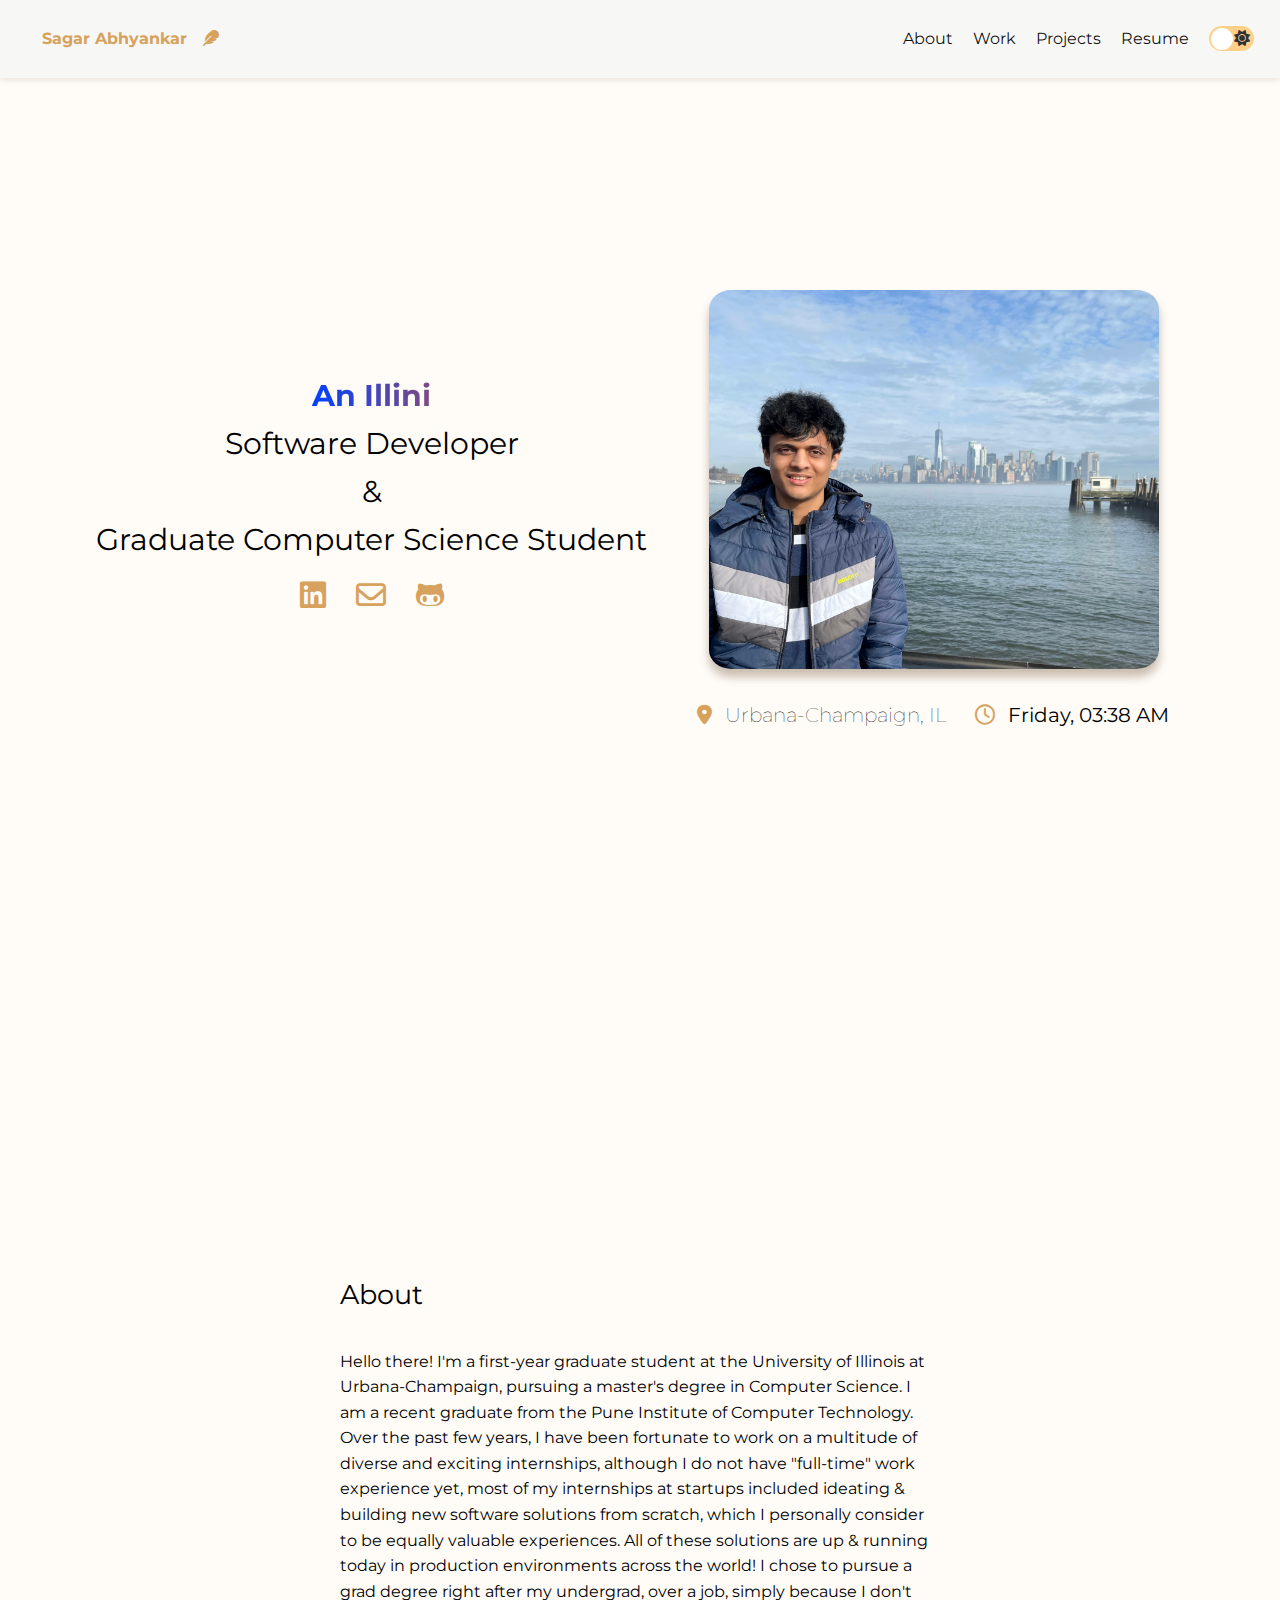
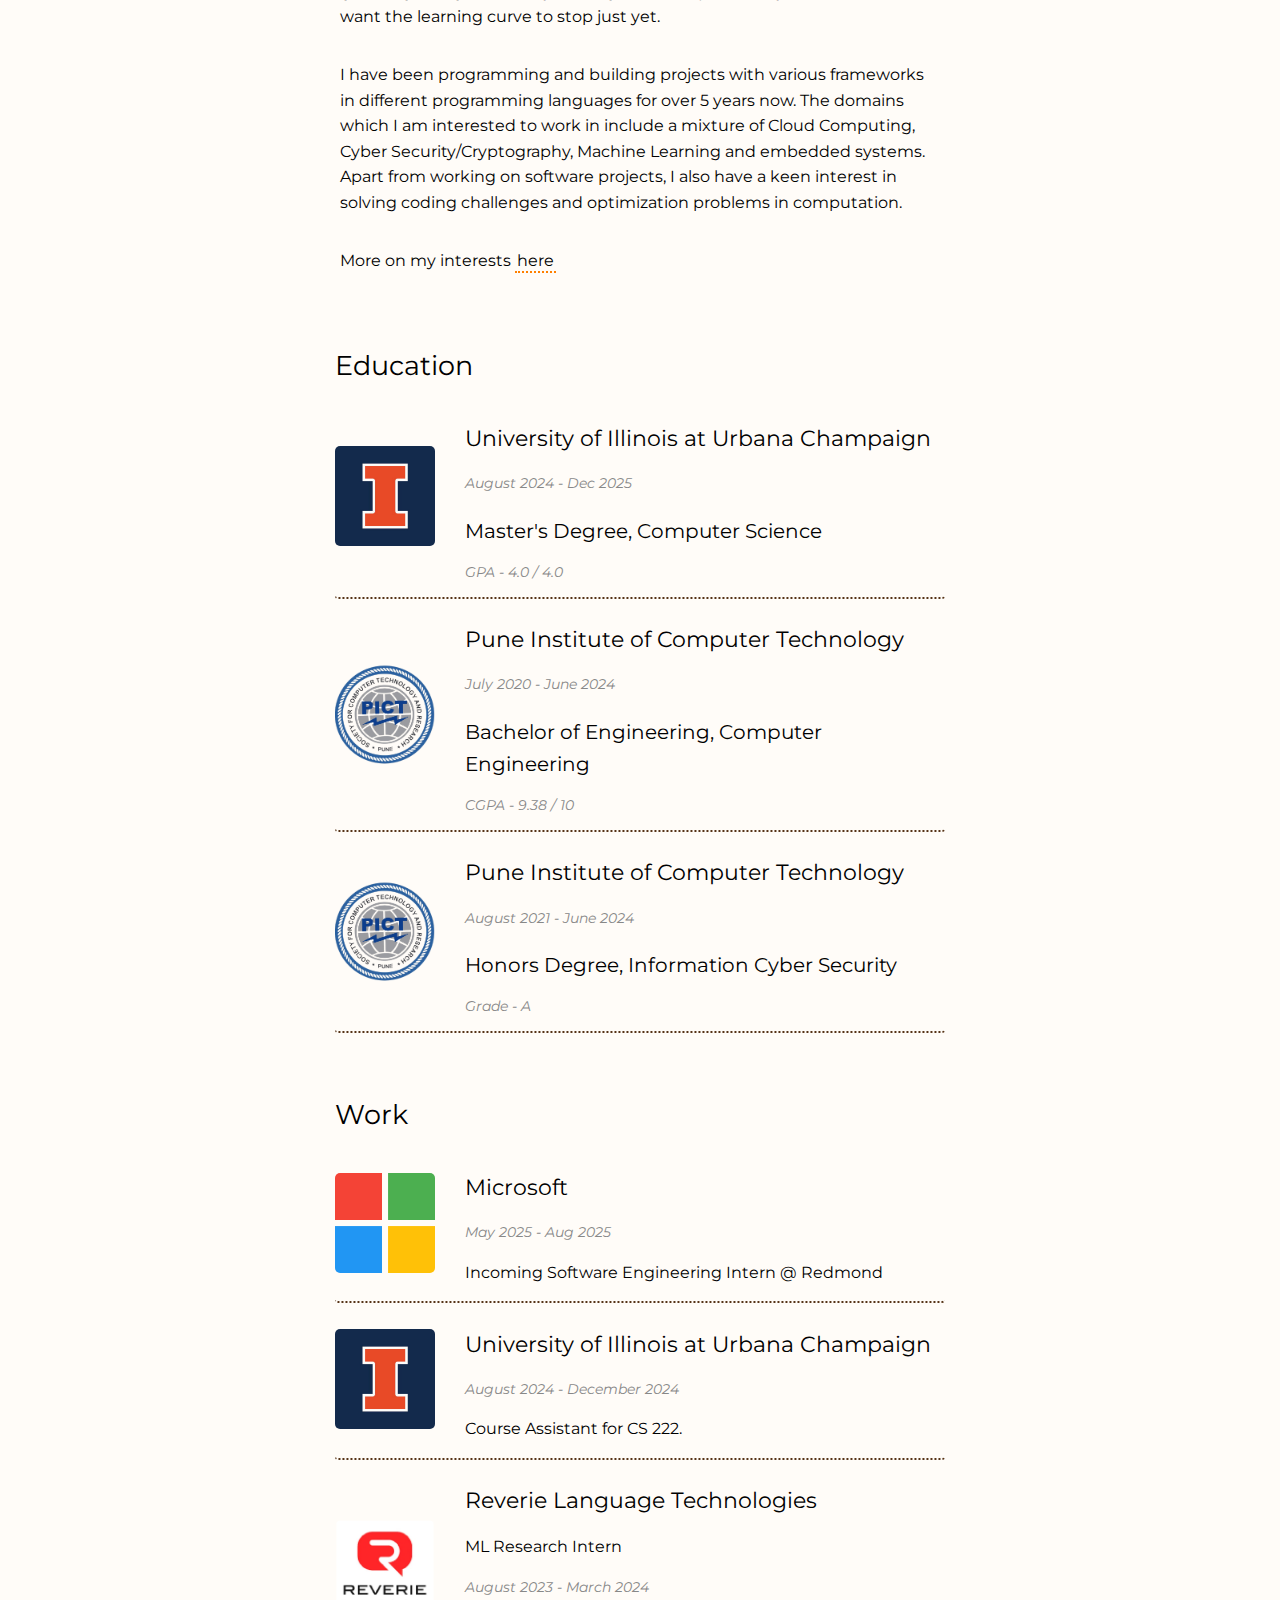
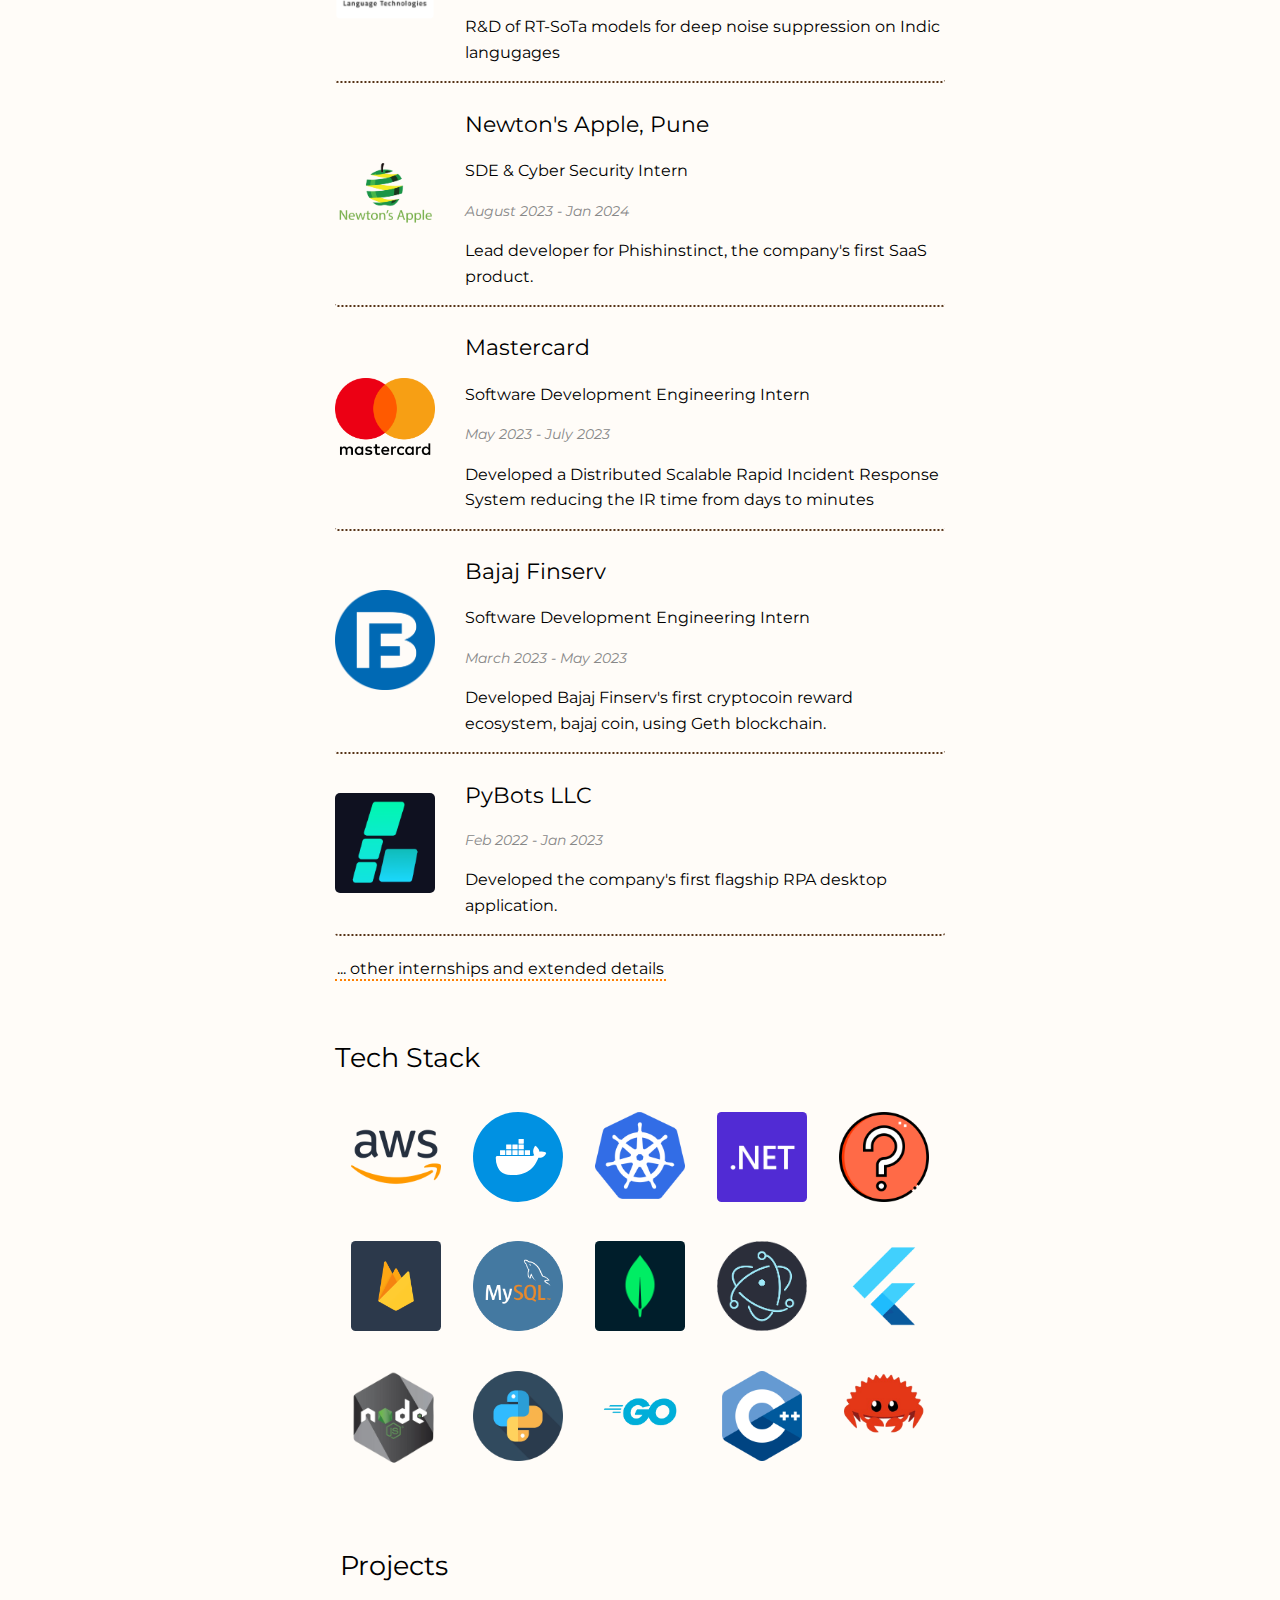
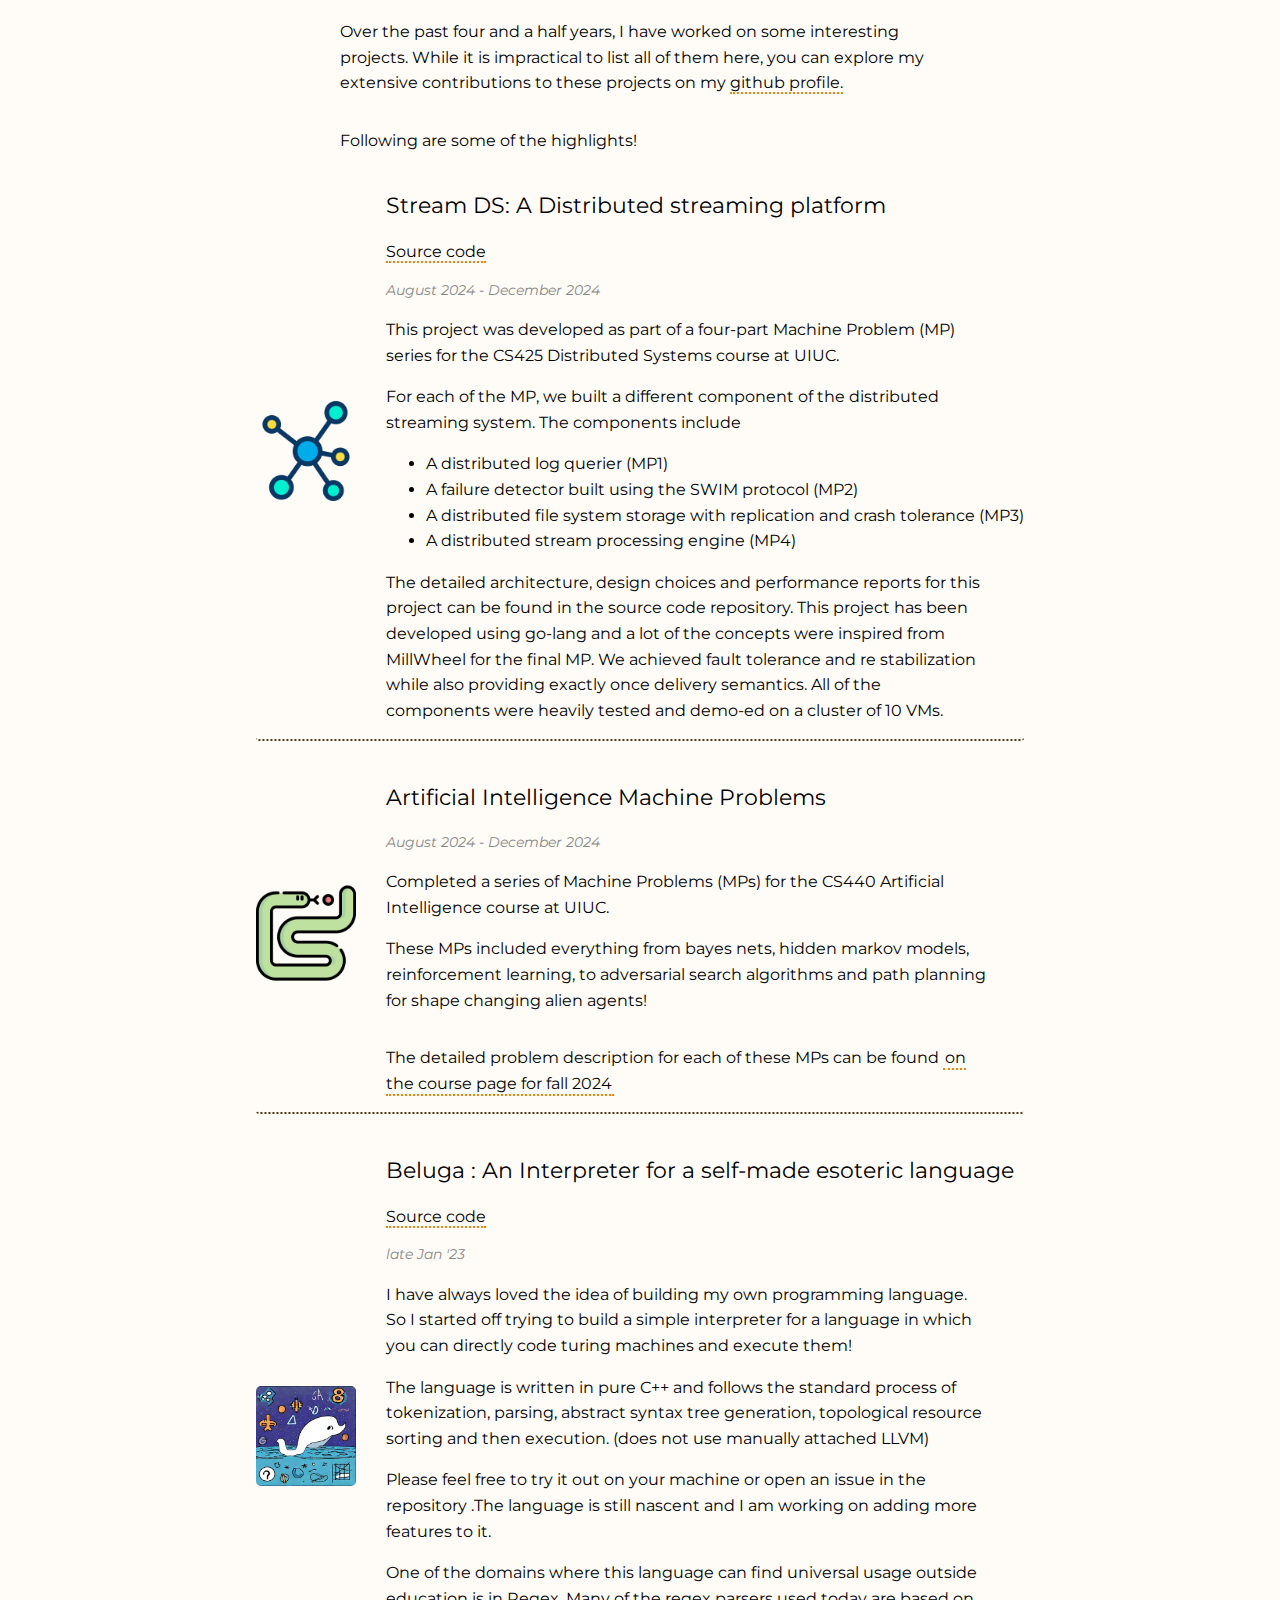
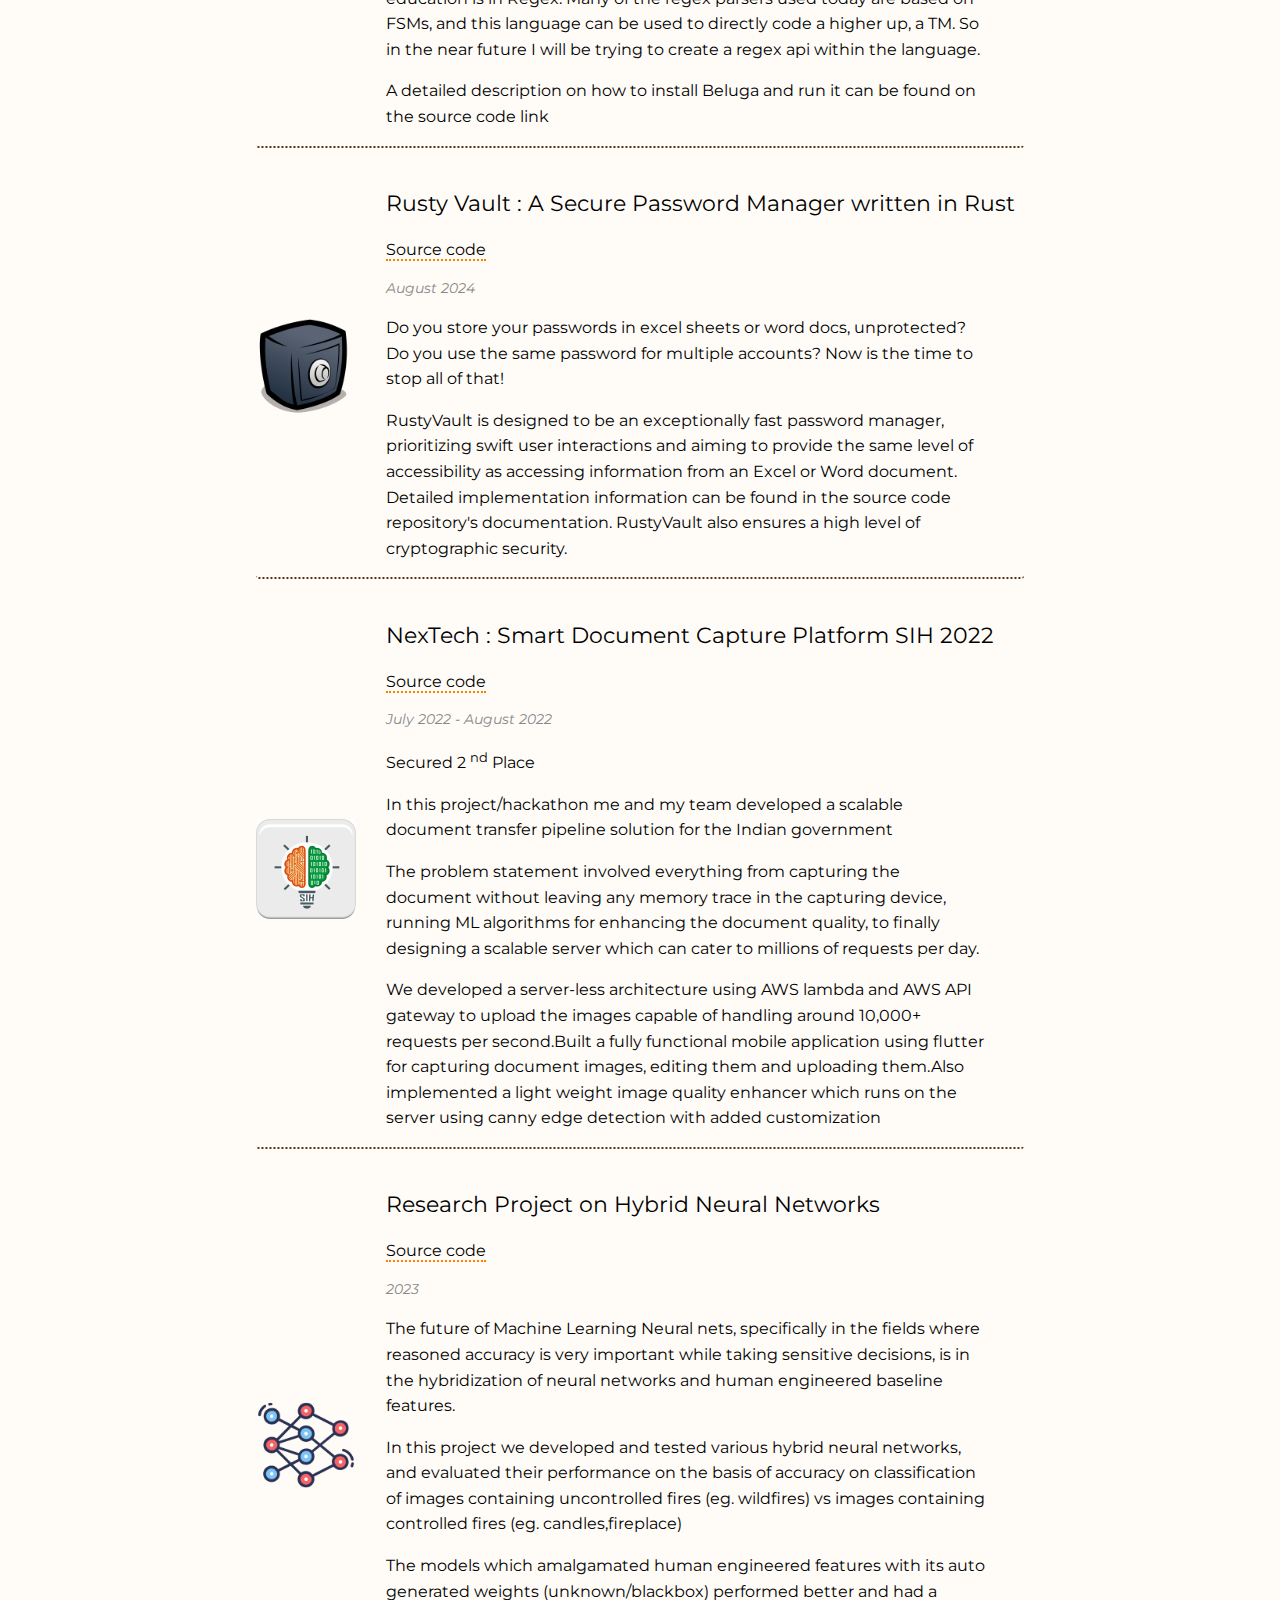
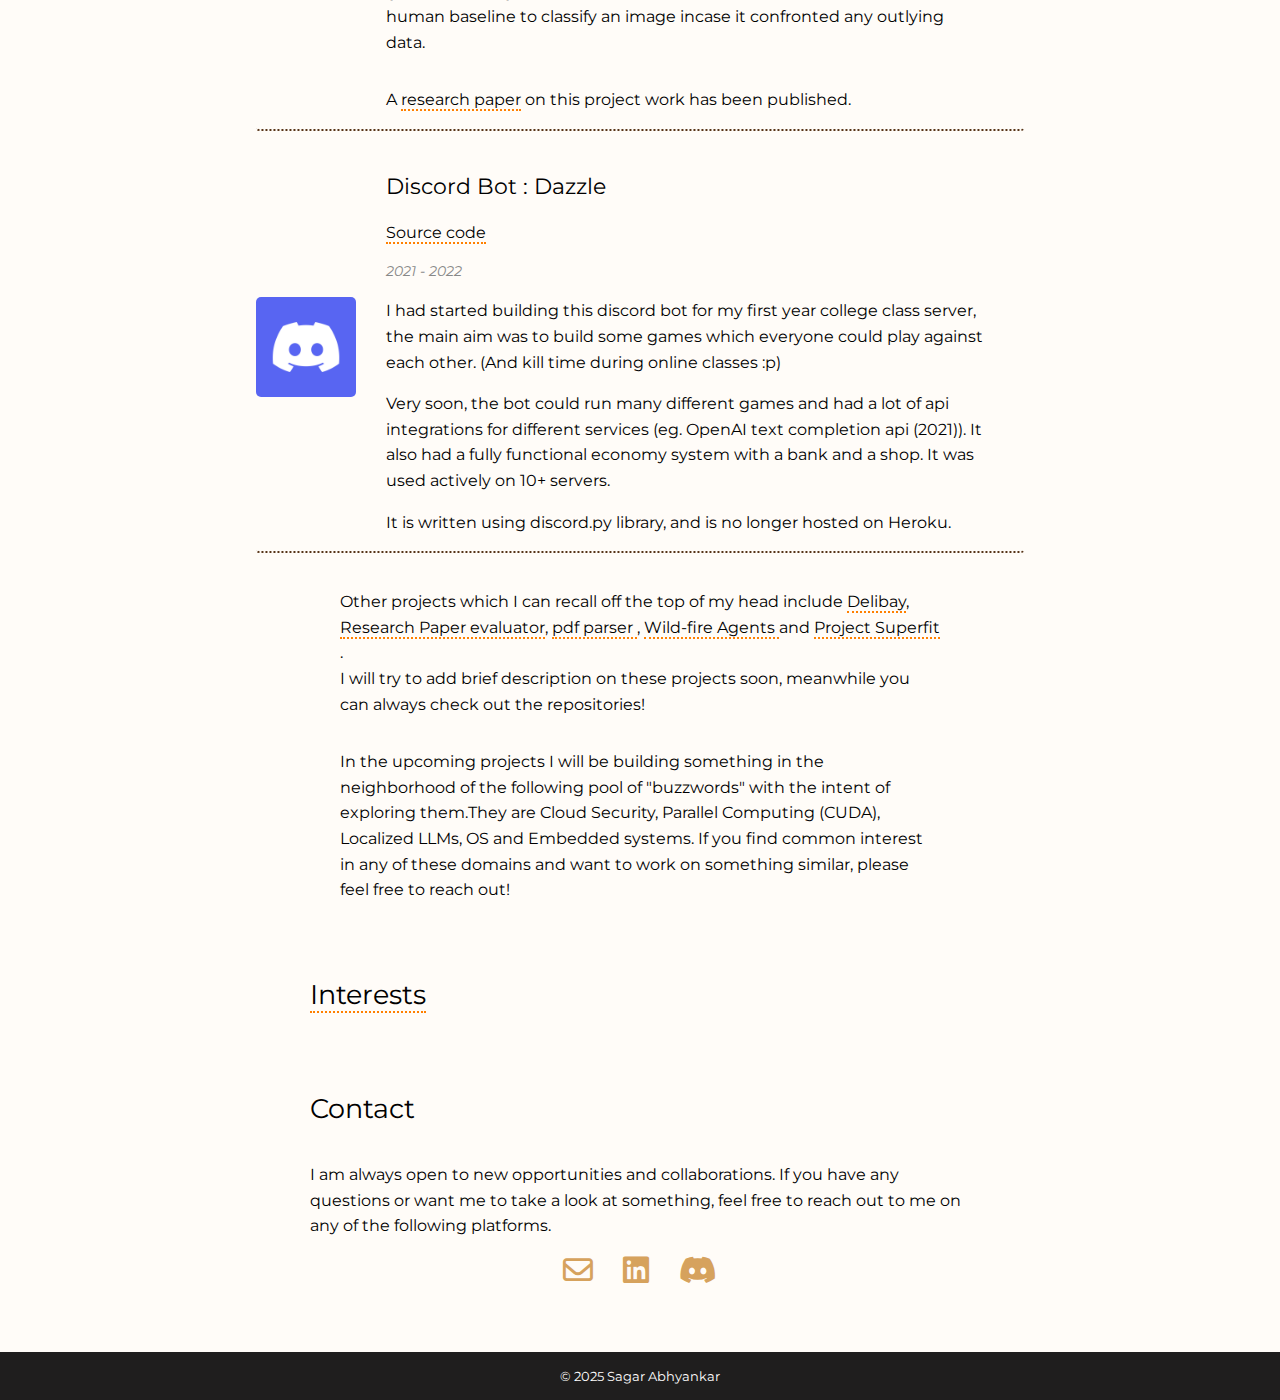
==== commit 8c349441: "font size fixes" ====
--- a/index.html
+++ b/index.html
@@ -62,7 +62,7 @@
 
           <div class="social-links">
             <a
-              href="https://www.linkedin.com/in/sagar-abhyankar-299608206/"
+              href="https://www.linkedin.com/in/sagar-abhyankar/"
               target="_blank"
             >
               <i class="fab fa-linkedin fa-2x"></i>
--- a/minified_styles.css
+++ b/minified_styles.css
@@ -415,7 +415,7 @@
     margin-bottom: 10px;
   }
   .name {
-    font-size: 20px;
+    font-size: 14px;
     margin-right: 0;
     margin-bottom: 8px;
   }
@@ -456,7 +456,7 @@
   flex: 1;
 }
 .name {
-  font-size: 24px;
+  font-size: 22px;
 }
 .duration {
   font-size: 14px;
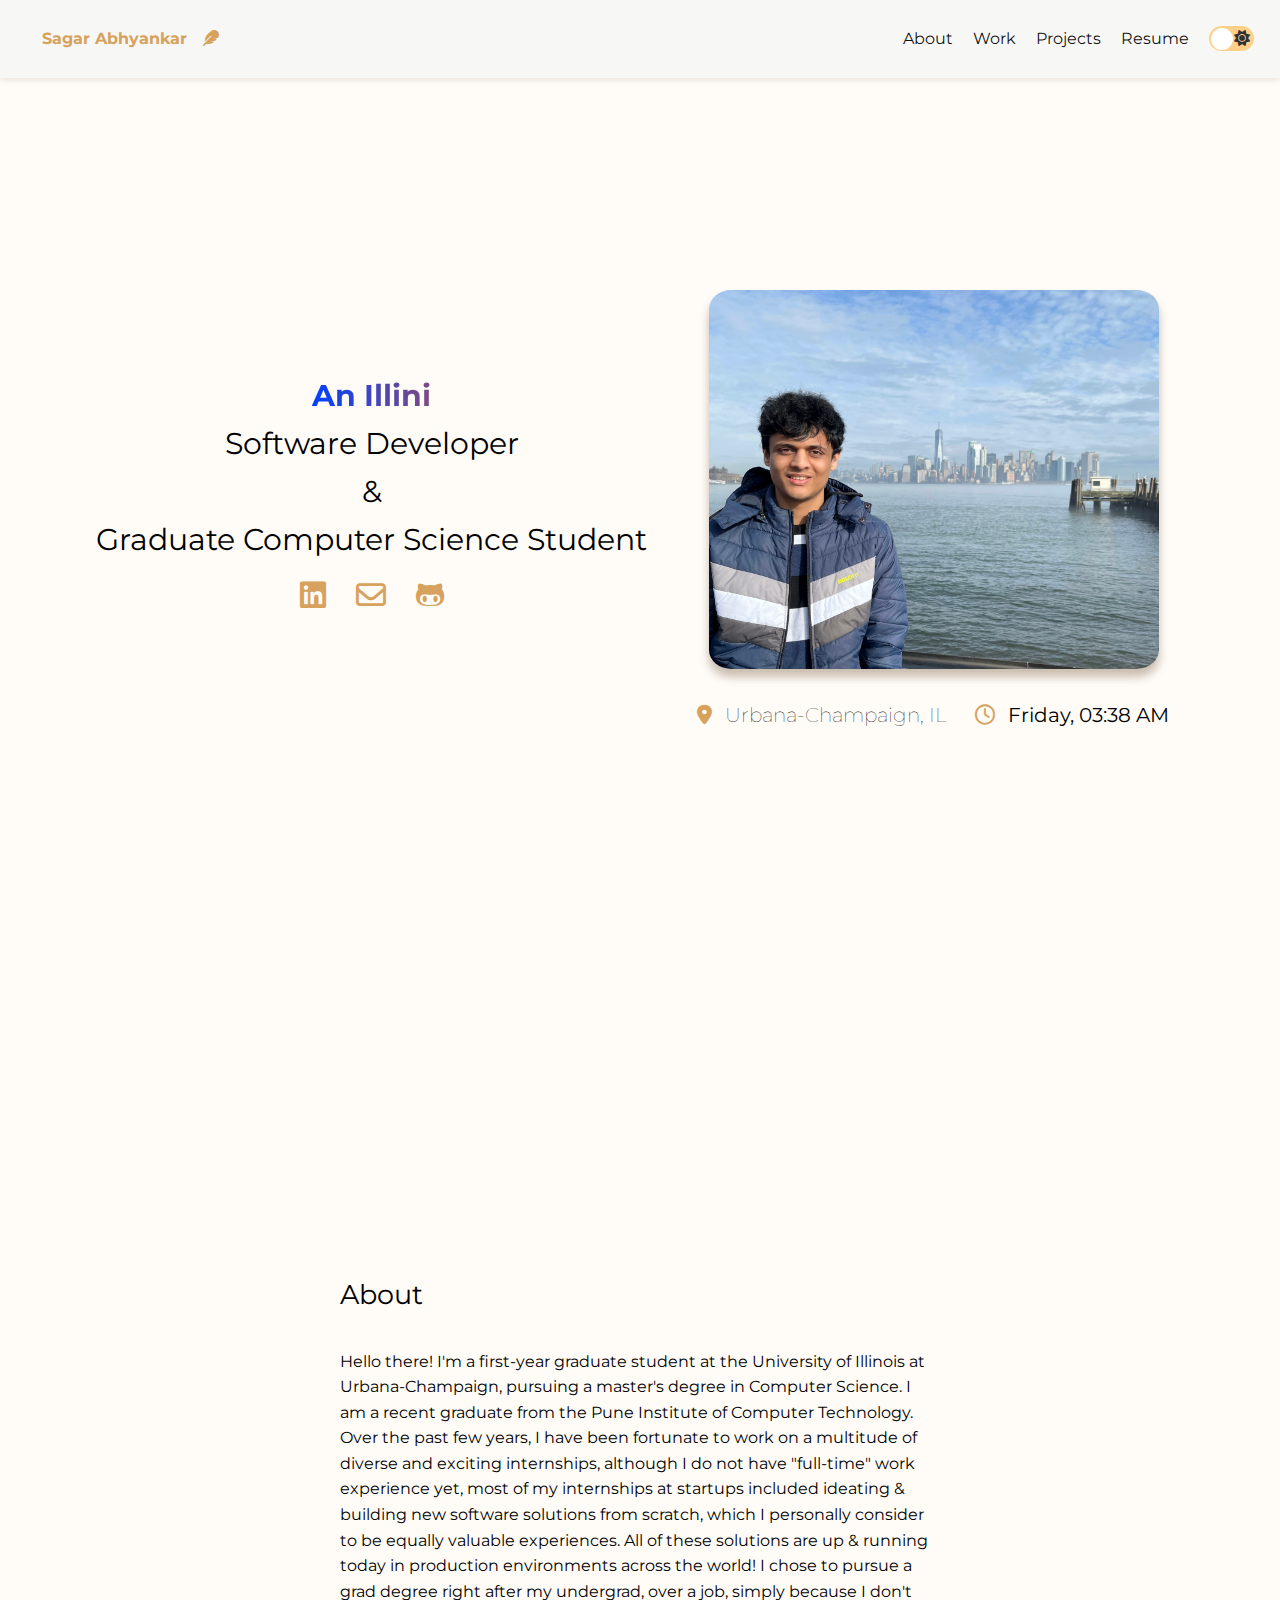
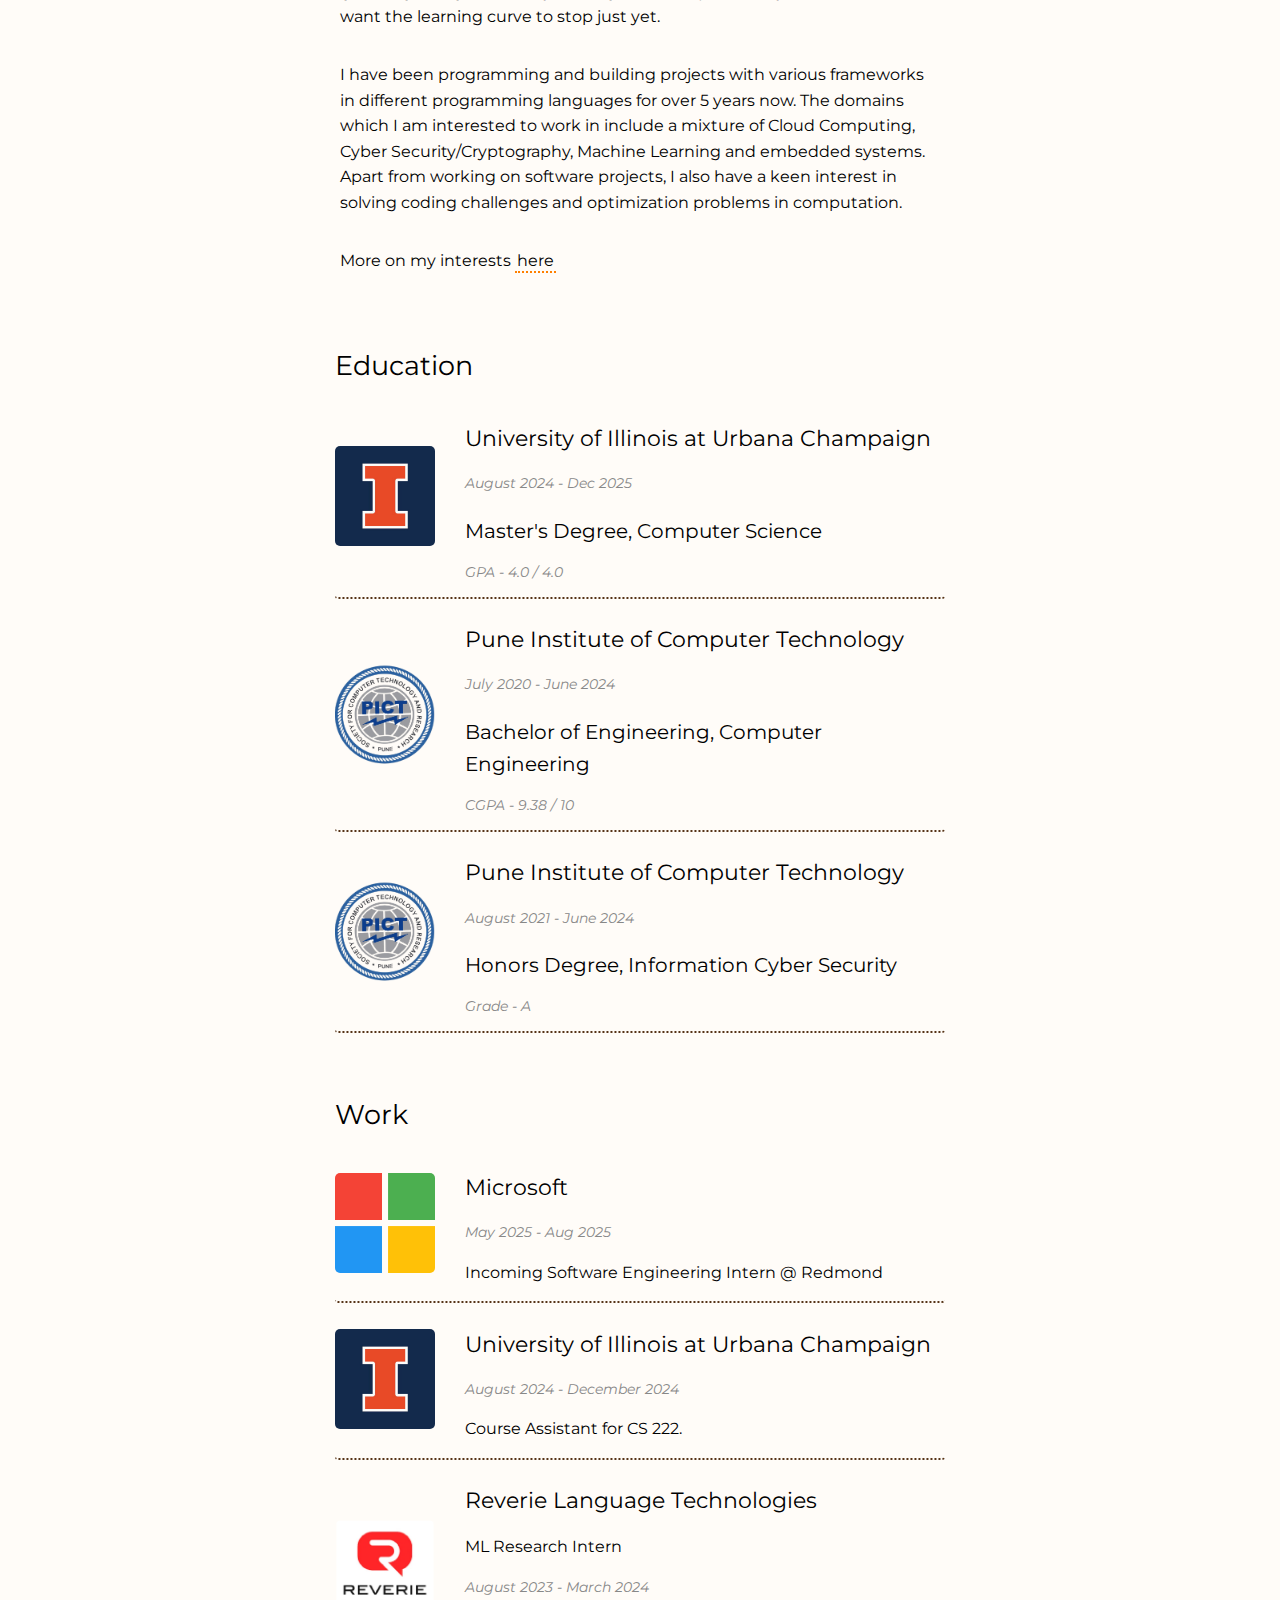
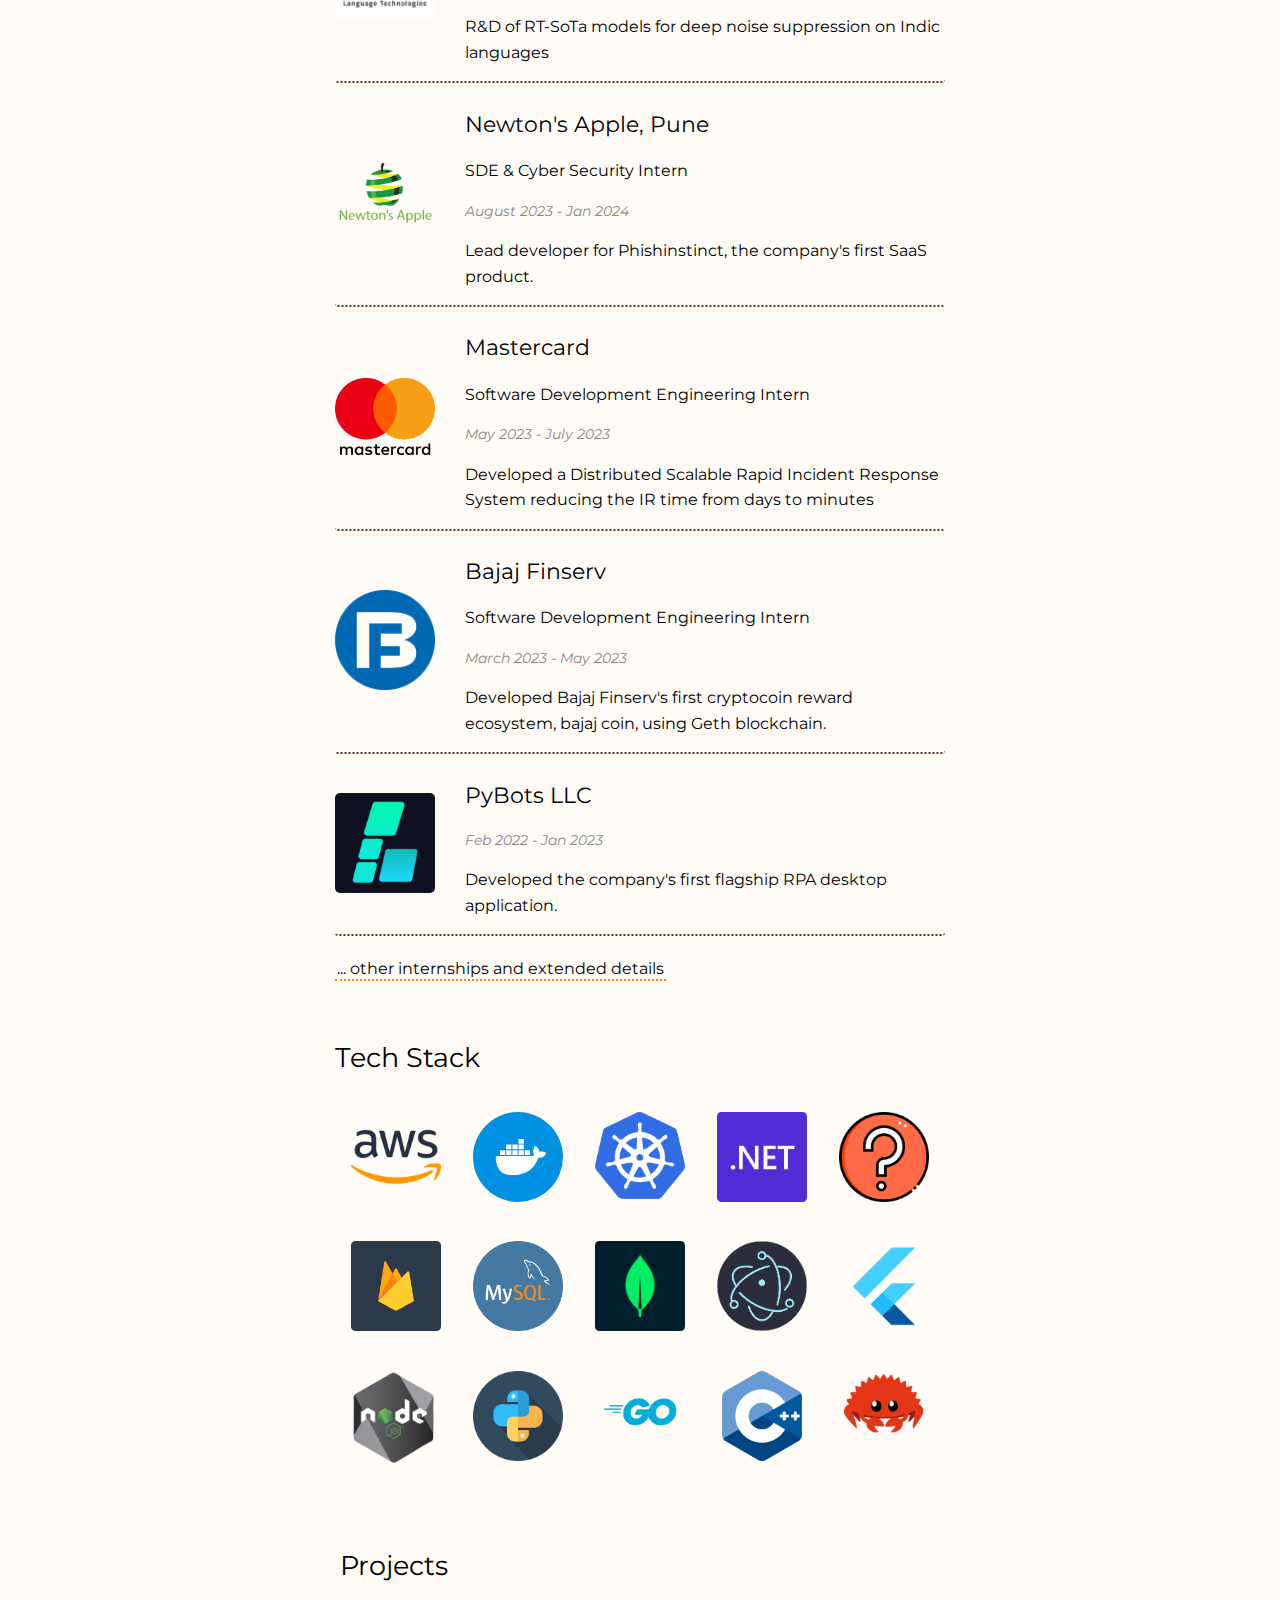
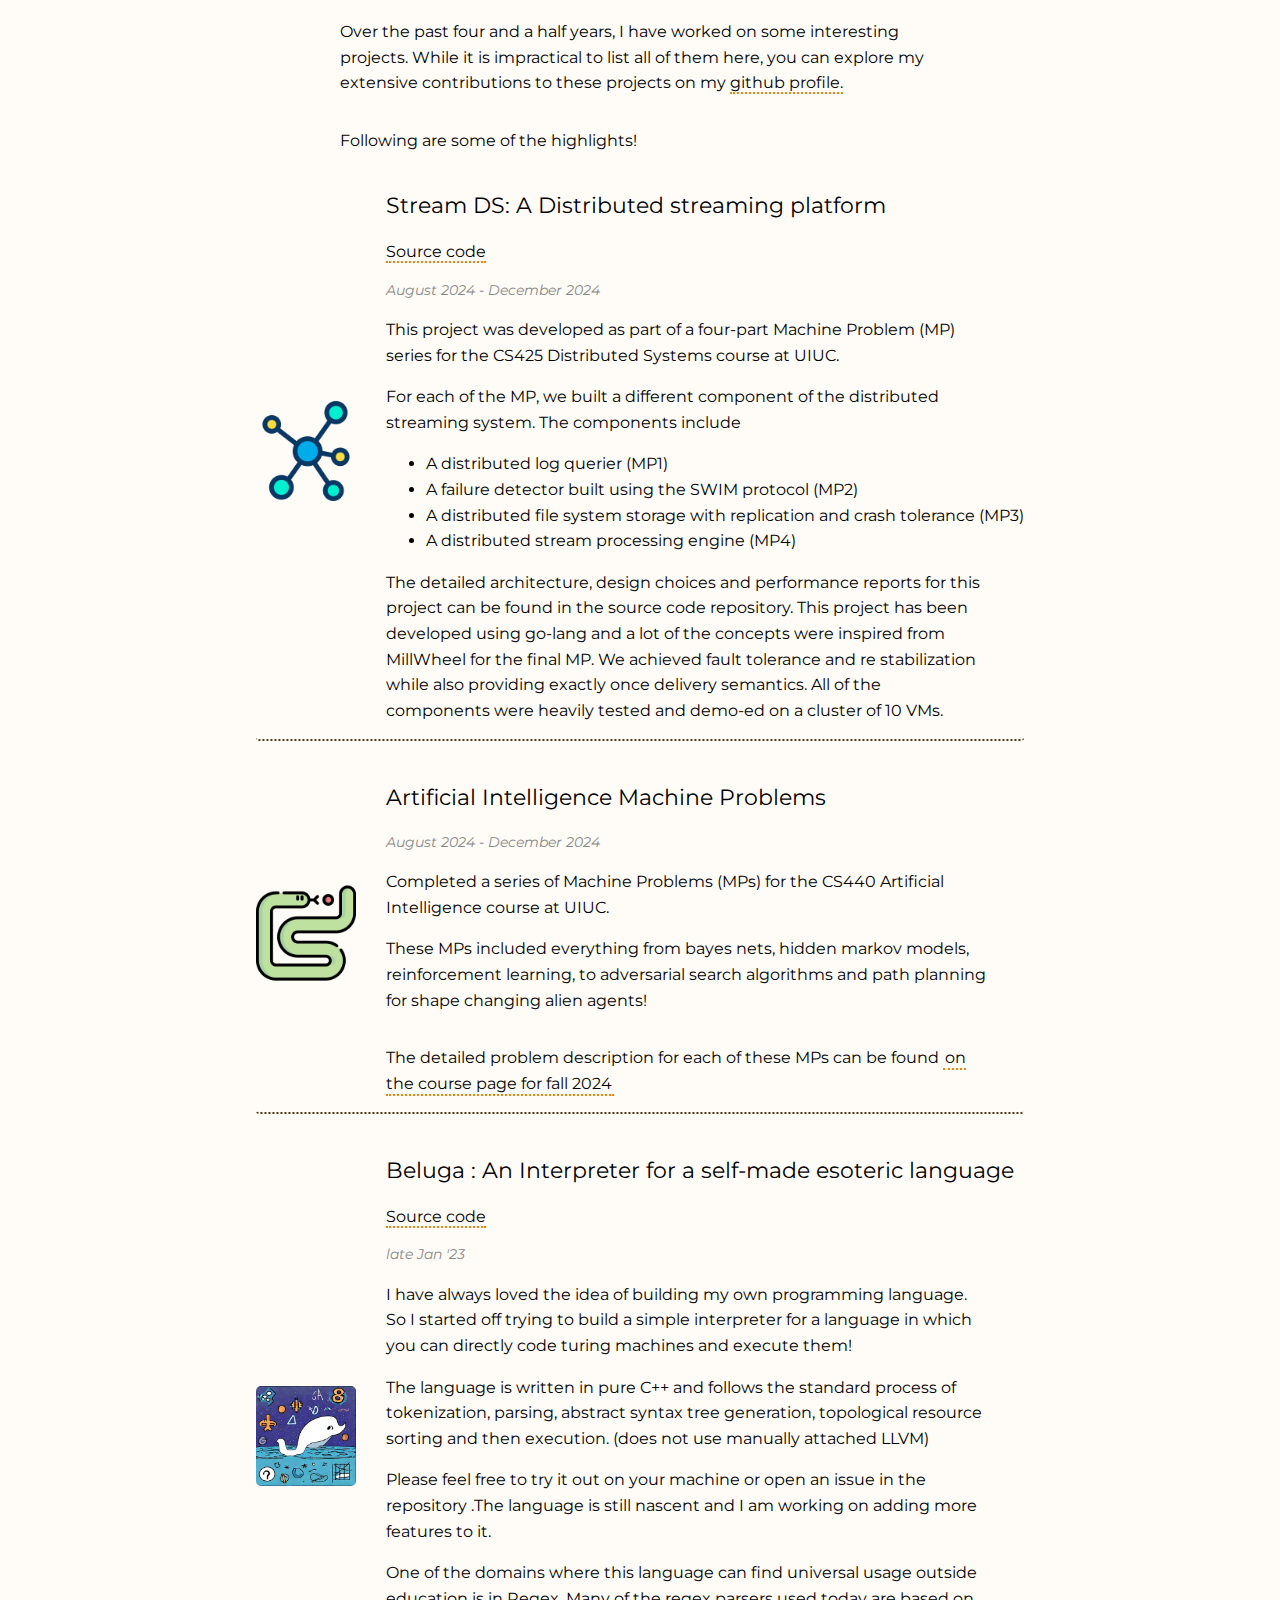
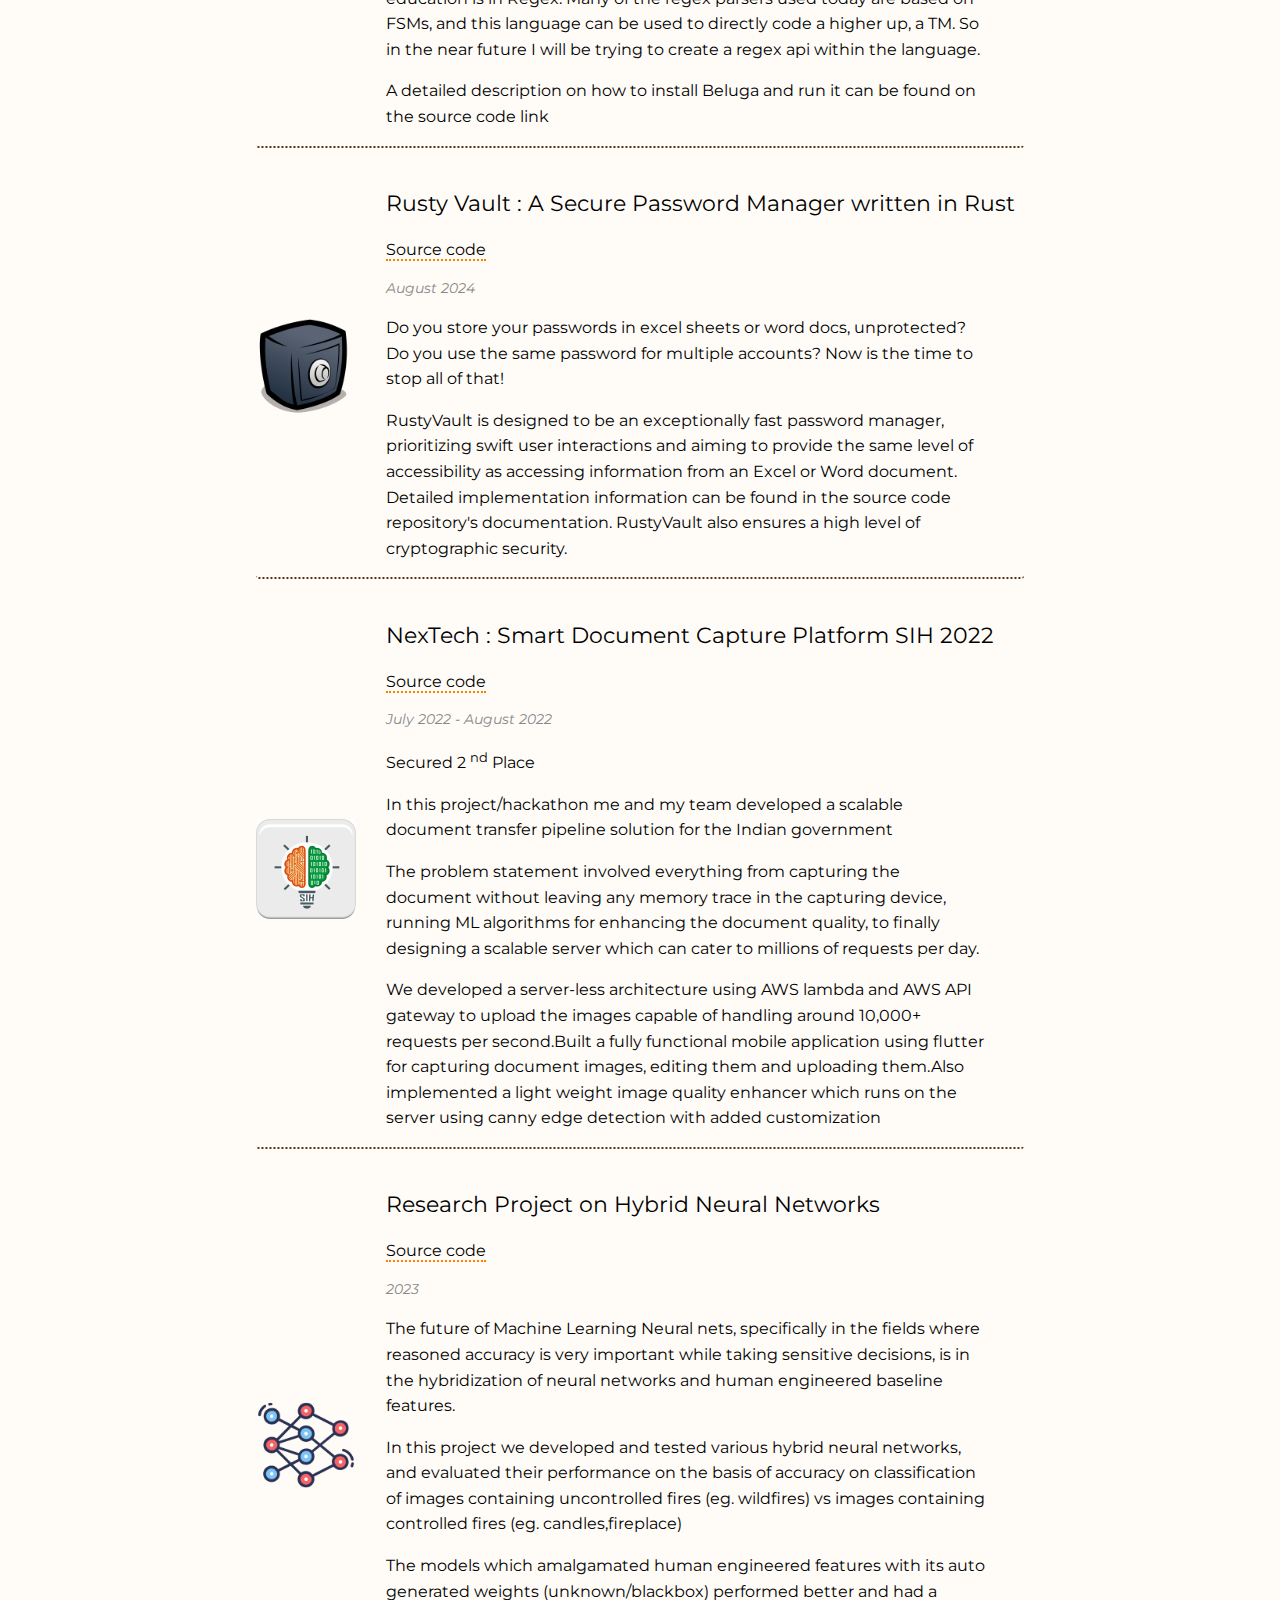
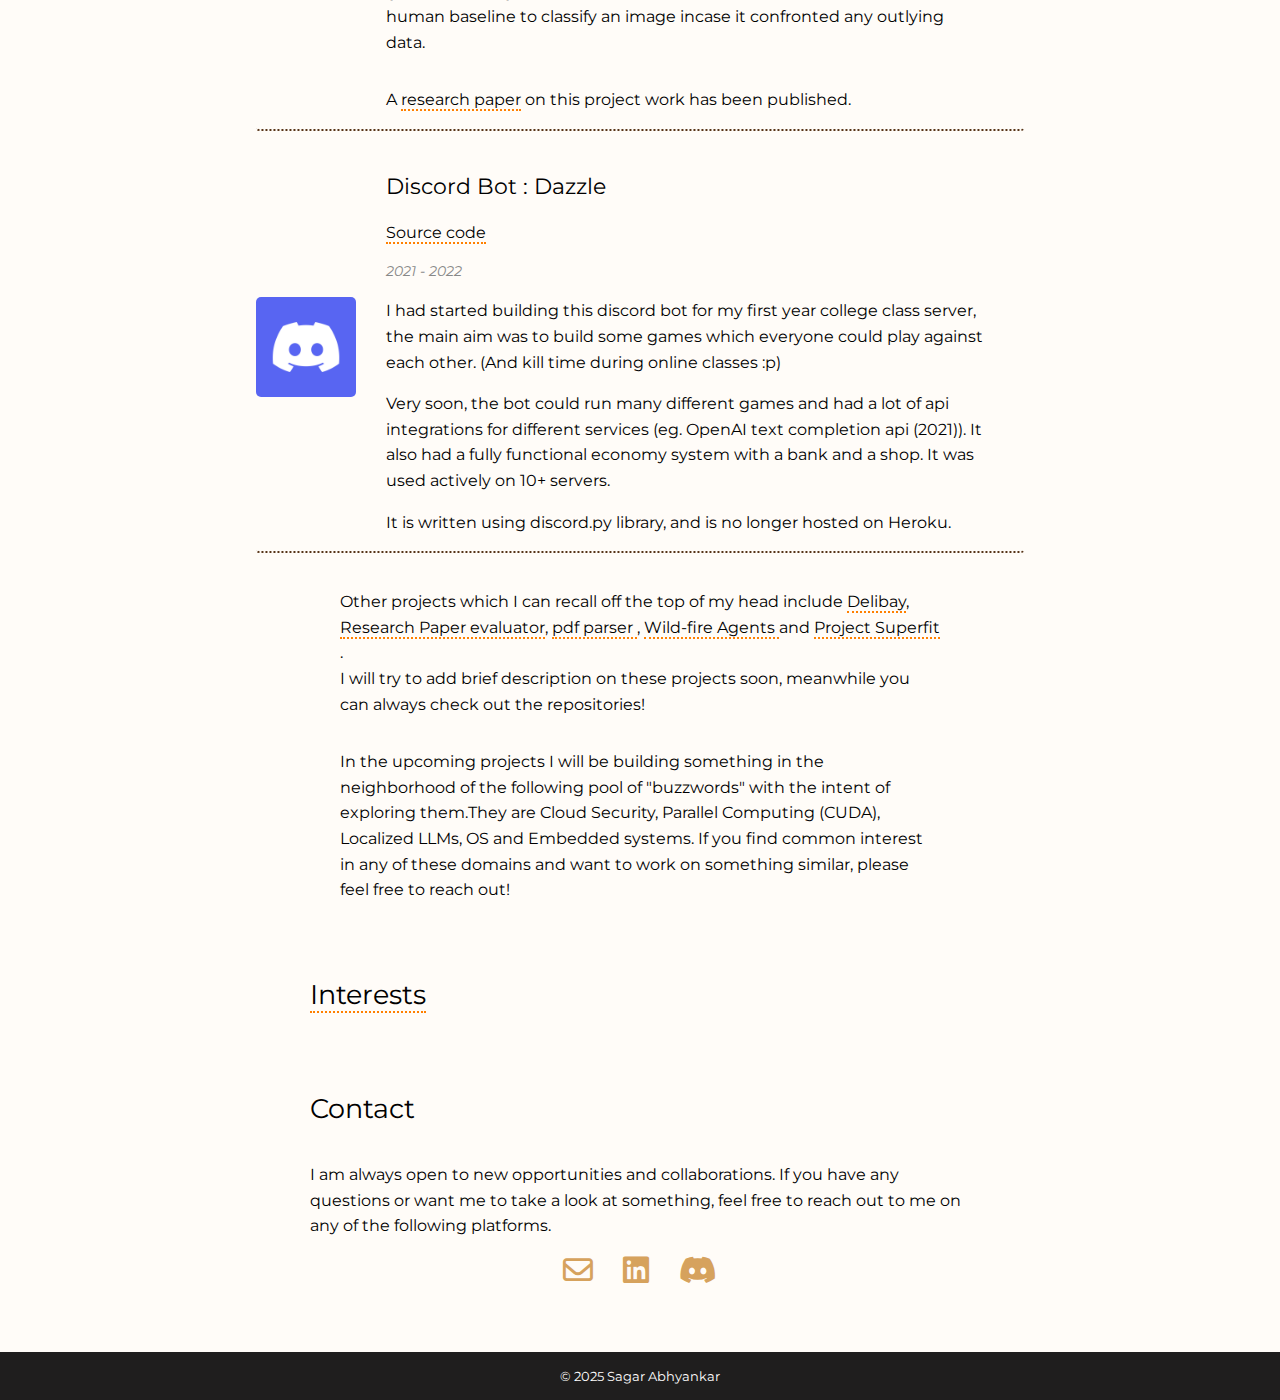
==== commit c9a2cb26: "typo" ====
--- a/index.html
+++ b/index.html
@@ -219,7 +219,7 @@
               <p>ML Research Intern</p>
               <p class="duration">August 2023 - March 2024</p>
               <p class="work-description">
-                R&D of RT-SoTa models for deep noise suppression on Indic langugages
+                R&D of RT-SoTa models for deep noise suppression on Indic languages
               </p>
             </div>
           </div>
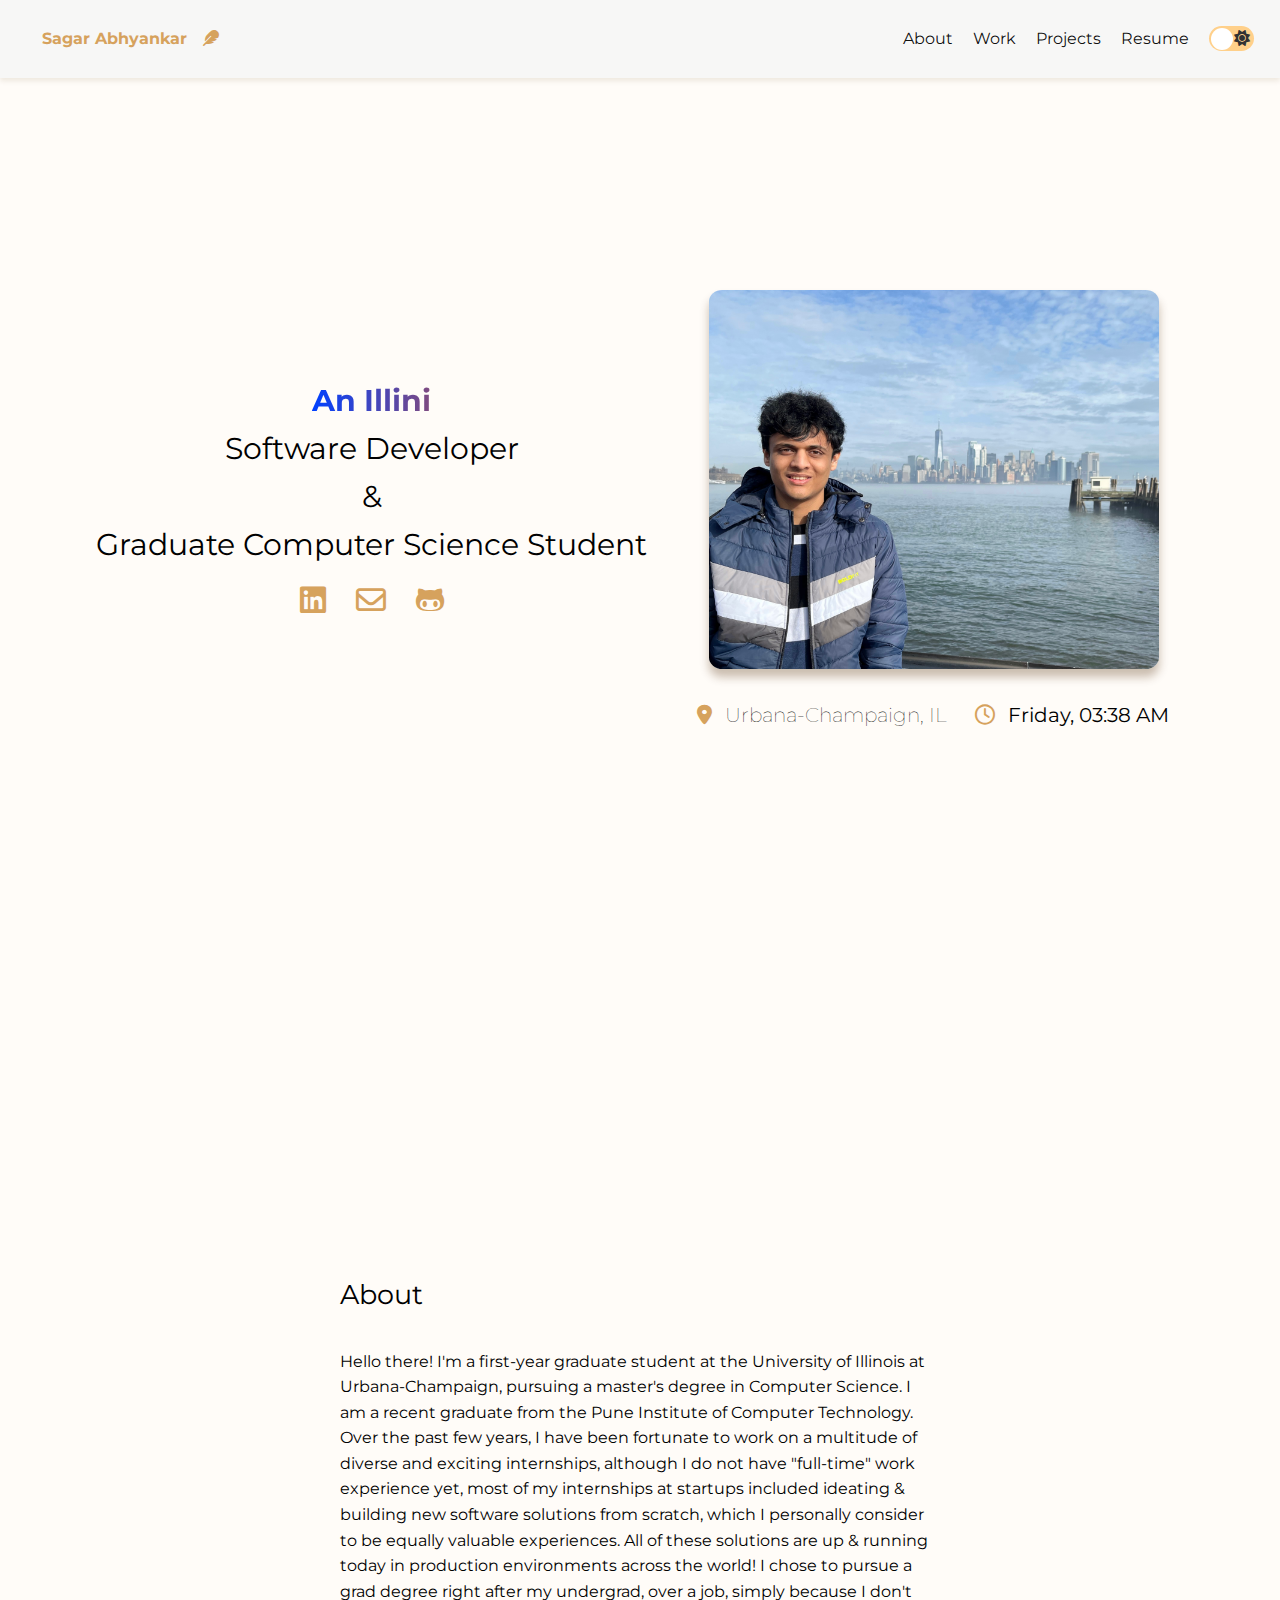
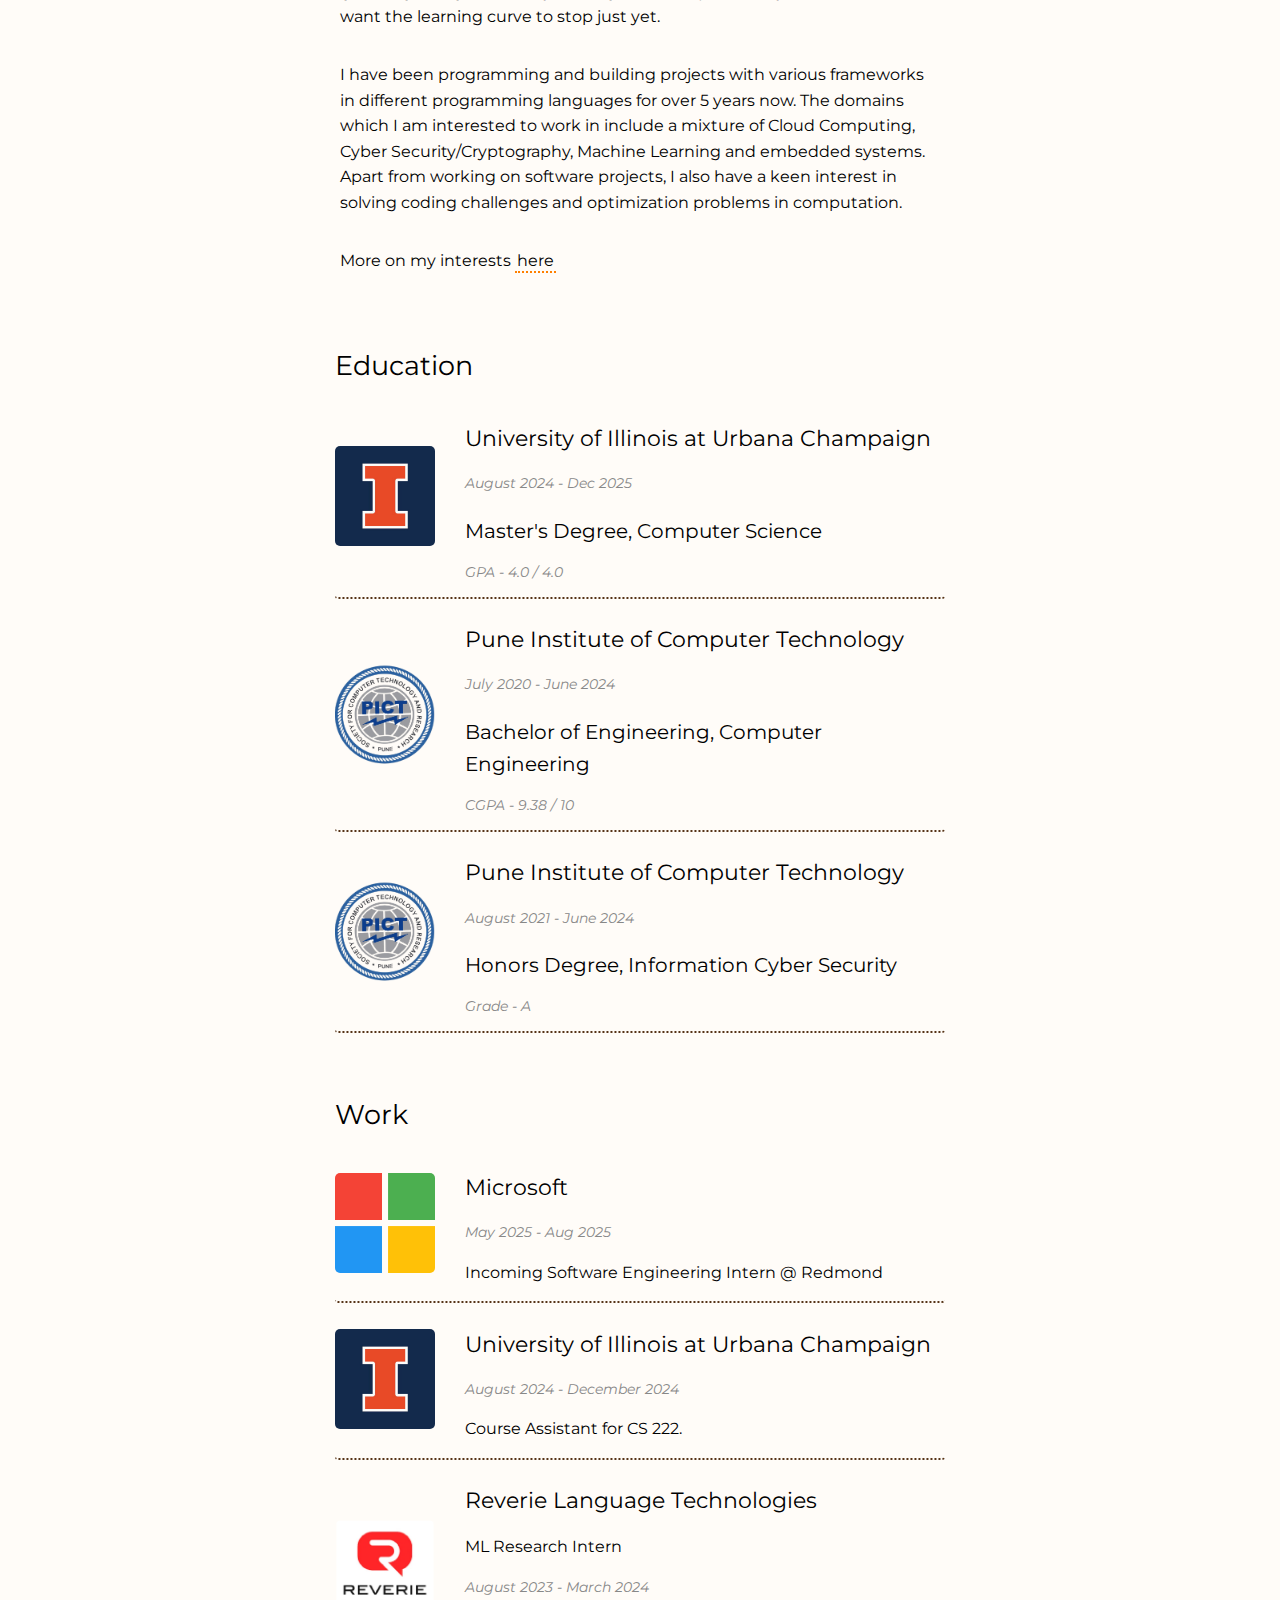
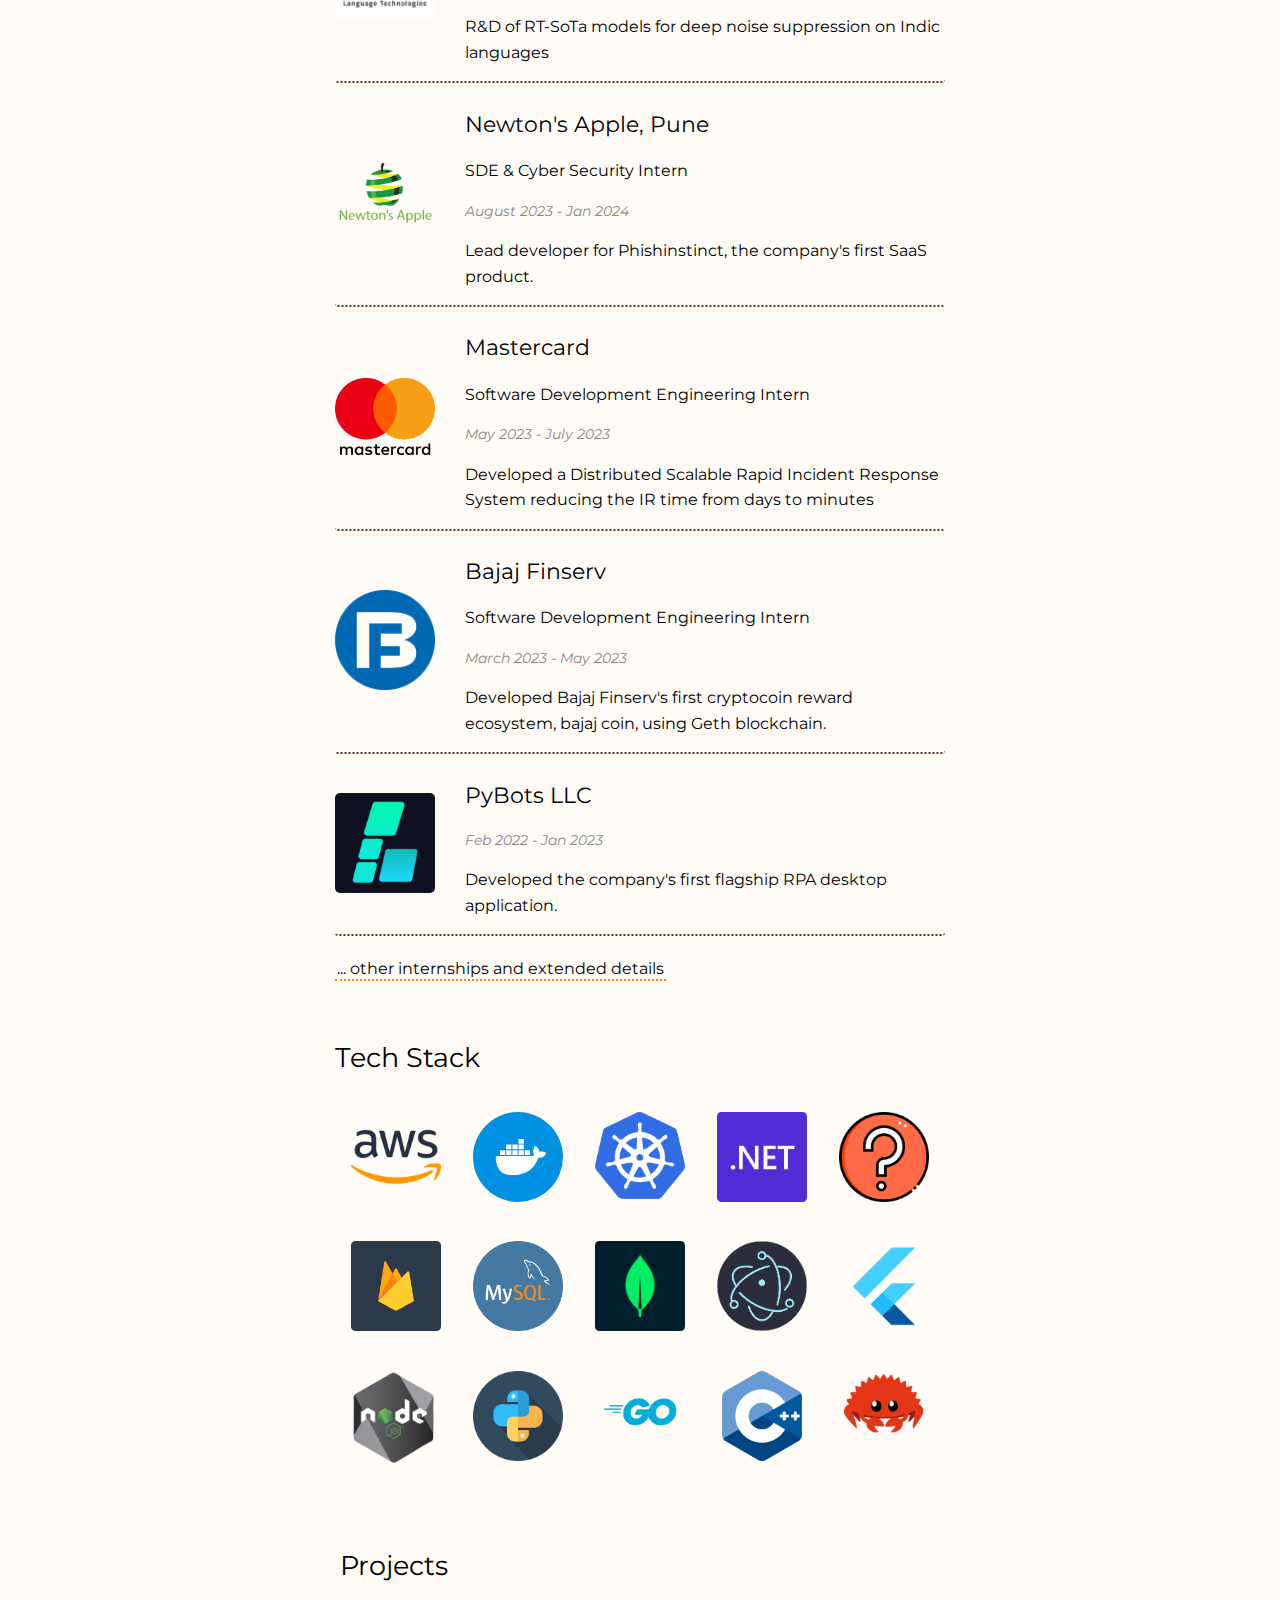
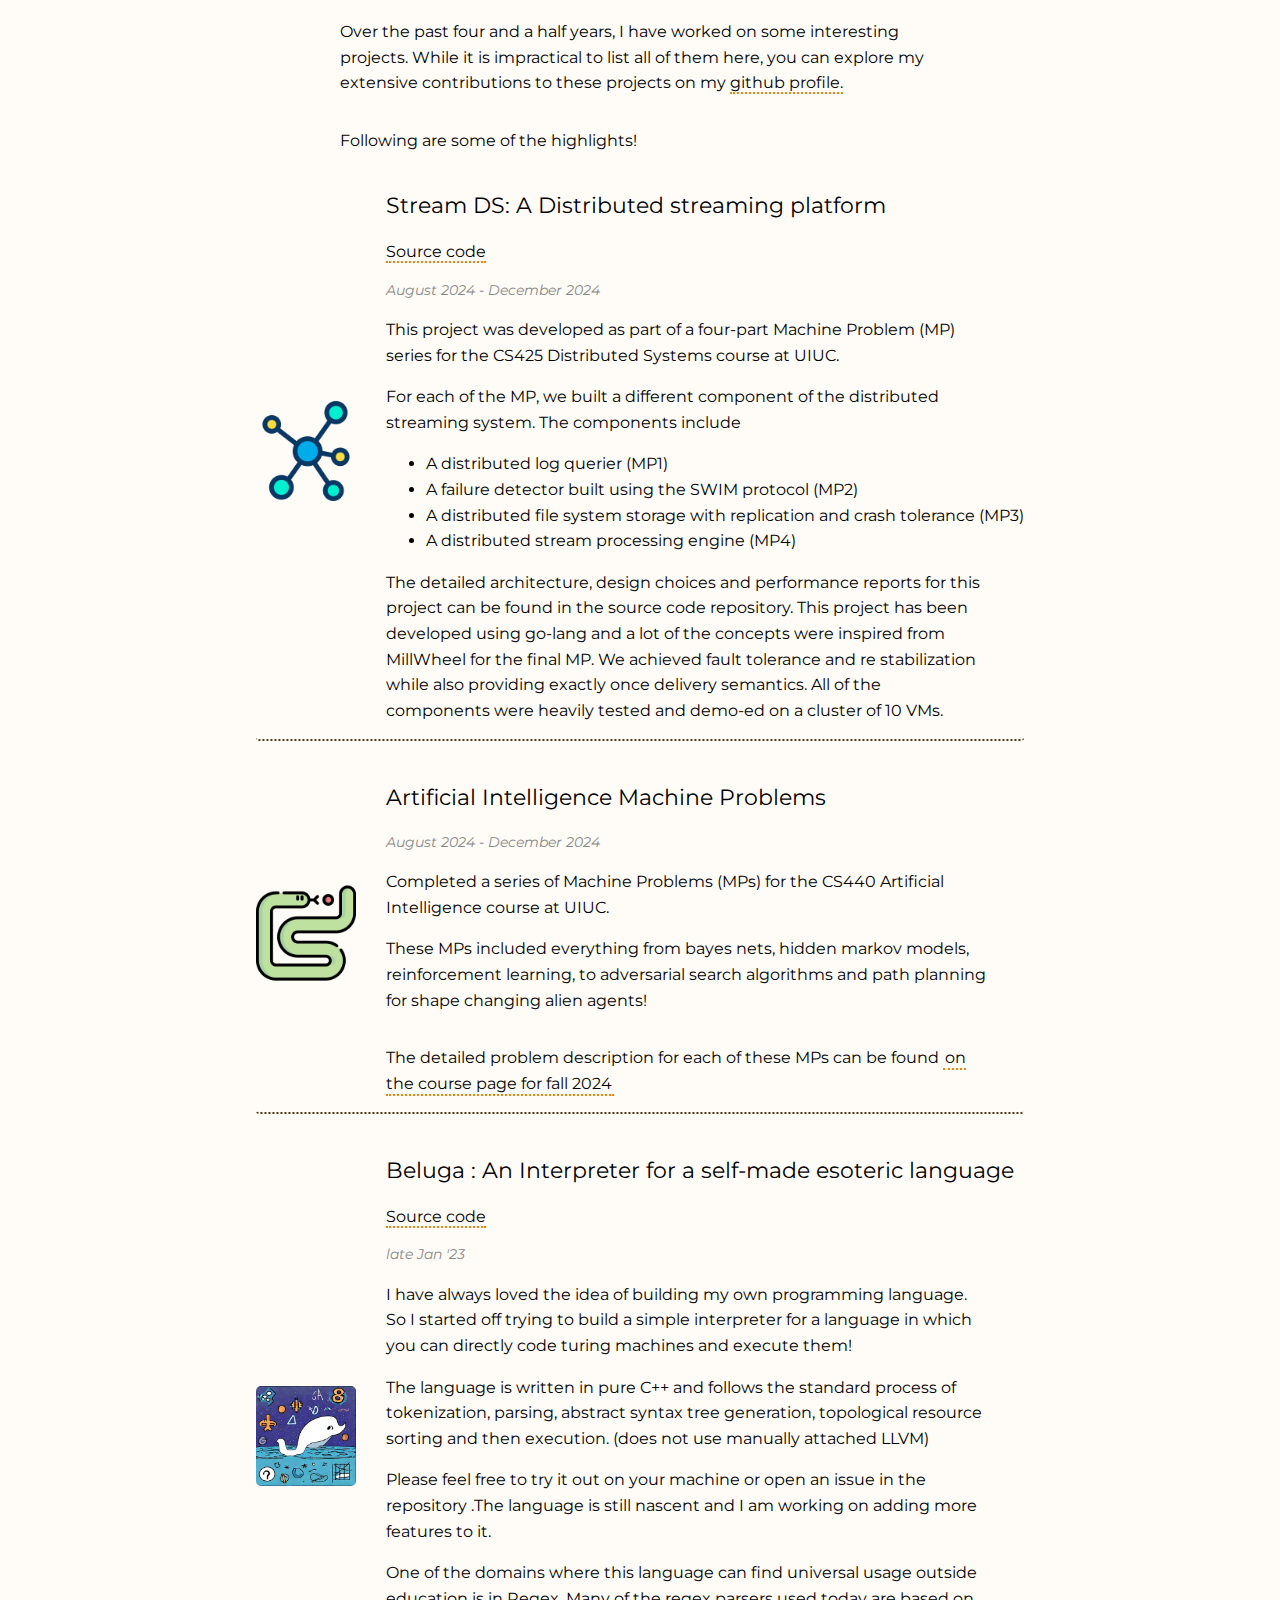
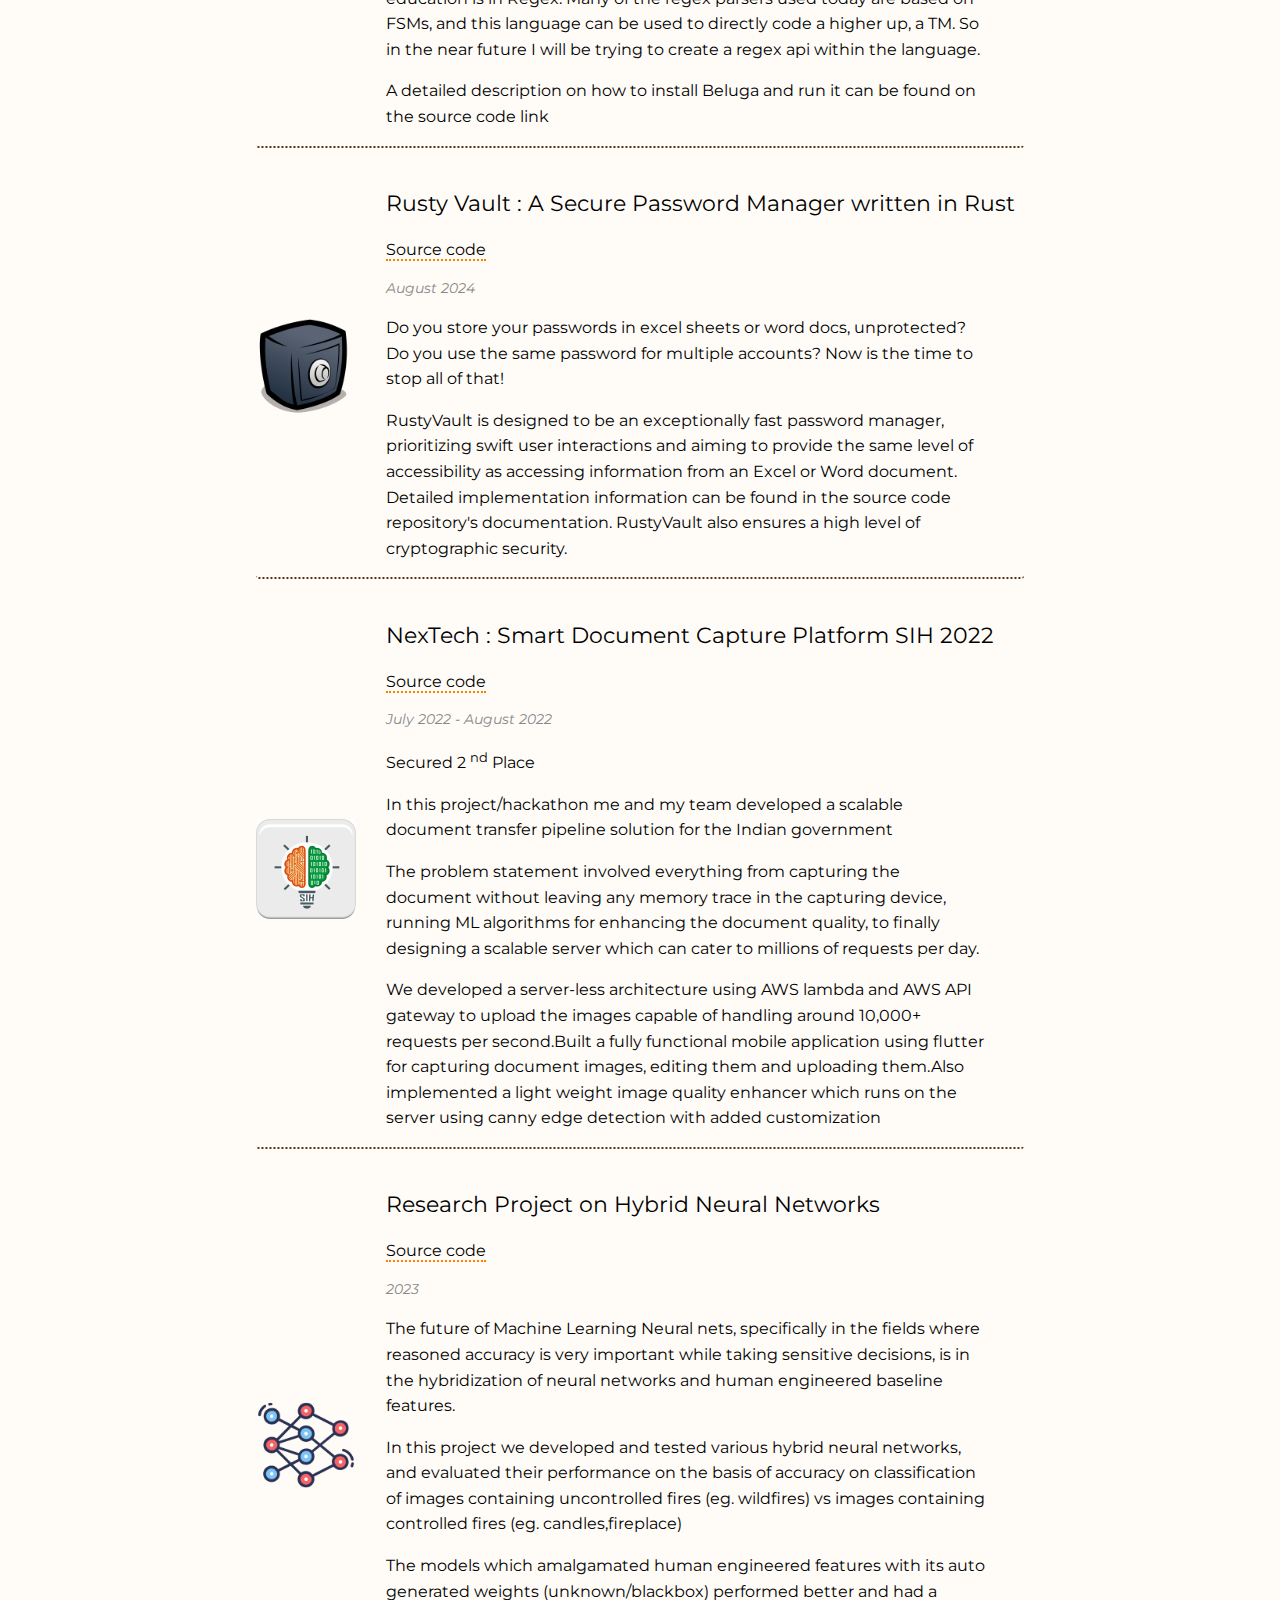
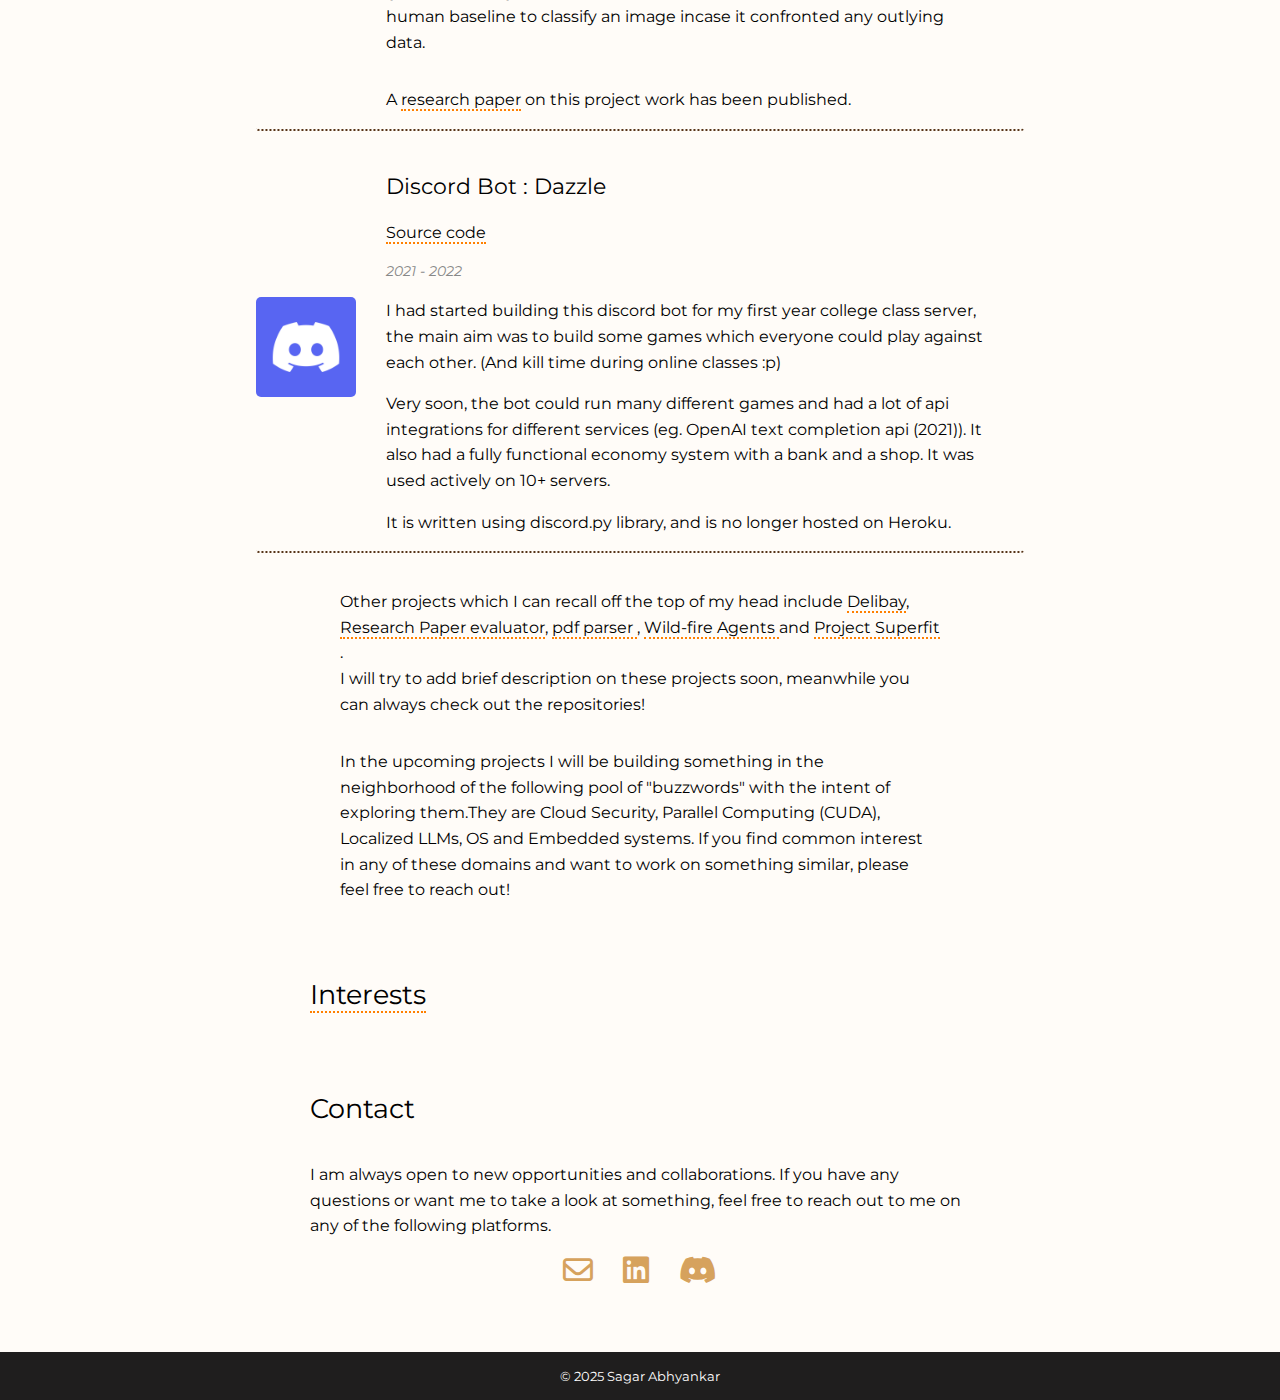
==== commit 7ec6d37e: "-changes" ====
--- a/index.html
+++ b/index.html
@@ -84,7 +84,7 @@
           
         </div>
         <div class="location-time-container">
-          <div>
+          <div class="location-container">
           <i class="fas fa-map-marker-alt"></i>  
           <span class="location">Urbana-Champaign, IL</span>
         </div>
--- a/minified_styles.css
+++ b/minified_styles.css
@@ -184,10 +184,15 @@
   align-items: center;
   justify-content: center;
   margin-top: 80px;
+
 }
 .short-intro {
   margin-right: 35px;
   text-align: center;
+  padding-bottom: 20px;
+  padding-top: 30px;
+  /* border-top: orange 2px dotted;
+  border-bottom: orange 2px dotted; */
   
 }
 .profile-picture {
@@ -196,7 +201,7 @@
 .profile-picture img {
   display: block;
   width: 100%; 
-  border-radius: 5%;
+  border-radius: 3%;
   margin-left: 1px;
   box-shadow: 0 8px 10px rgba(77, 41, 1, 0.3);
   content: url("images/profile_pic_second.jpg");
@@ -204,7 +209,7 @@
 [data-theme="dark"] .profile-picture img {
   display: block;
   width: 100%;
-  border-radius: 5%;
+  border-radius: 3%;
   margin-left: 1px;
   box-shadow: 0 8px 10px rgba(77, 41, 1, 0.3);
   content: url("images/IMG_1164.jpg");
@@ -294,7 +299,7 @@
     margin-top: 50px;
   }
   .location-time-container {
-    margin-top: 10px;
+    margin-top: 0px;
     margin-bottom: 10px;
     display: flex;
     align-items: center;
@@ -305,6 +310,24 @@
     width: fit-content;
     gap: 23px;
   }
+  .location-container{
+    display: flex;
+    align-items: center;
+    font-size: 18px;
+    font-weight: lighter;
+    padding: 10px 15px;
+    border-radius: 8px;
+    width: fit-content;
+  }
+  .time-container{
+    display: flex;
+    align-items: center;
+    font-size: 18px;
+    font-weight: lighter;
+    padding: 10px 15px;
+    border-radius: 8px;
+    width: fit-content;
+  }
   nav {
     height: fit-content;
   }
@@ -312,6 +335,8 @@
     font-size: 20px;
     margin-top: 0;
     padding-top: 0;
+    align-items: center;
+    justify-content: center;
   }
   .tech-item img {
     width: 40px !important;
@@ -329,7 +354,7 @@
     justify-content: center;
     max-width: 300px;
     align-items: center;
- 
+    padding-top: 10px;
   }
   #about {
     margin-top: 200px;
@@ -337,11 +362,12 @@
     flex-direction: column;
     align-items: center;
   }
-  #short-intro {
-    margin-top: 0;
-    margin-left: 30px;
+  .short-intro {
     padding-top: 10px;
-
+    padding-bottom: 10px;
+    margin-right: 0px;
+    /* border-top: orange 2px dotted;
+    border-bottom: orange 2px dotted; */
   }
   .interest-card {
     display: flex;
@@ -377,34 +403,6 @@
     margin-bottom: 20px;
    
   }
-}
-#Education {
-  display: flex;
-  flex-direction: column;
-  align-items: center;
-}
-#Work {
-  display: flex;
-  flex-direction: column;
-  align-items: center;
-}
-#Interests {
-  display: flex;
-  flex-wrap: wrap;
-  flex-direction: column;
-  align-items: center;
-}
-#Contact {
-  display: flex;
-  flex-direction: column;
-  align-items: center;
-}
-#Projects {
-  display: flex;
-  flex-direction: column;
-  align-items: center;
-}
-@media screen and (max-width: 500px) {
   .card {
     flex-direction: column;
     align-items: flex-start;
@@ -428,6 +426,32 @@
     font-size: 16px;
     max-width: none;
   }
+}
+#Education {
+  display: flex;
+  flex-direction: column;
+  align-items: center;
+}
+#Work {
+  display: flex;
+  flex-direction: column;
+  align-items: center;
+}
+#Interests {
+  display: flex;
+  flex-wrap: wrap;
+  flex-direction: column;
+  align-items: center;
+}
+#Contact {
+  display: flex;
+  flex-direction: column;
+  align-items: center;
+}
+#Projects {
+  display: flex;
+  flex-direction: column;
+  align-items: center;
 }
 .card {
   display: flex;
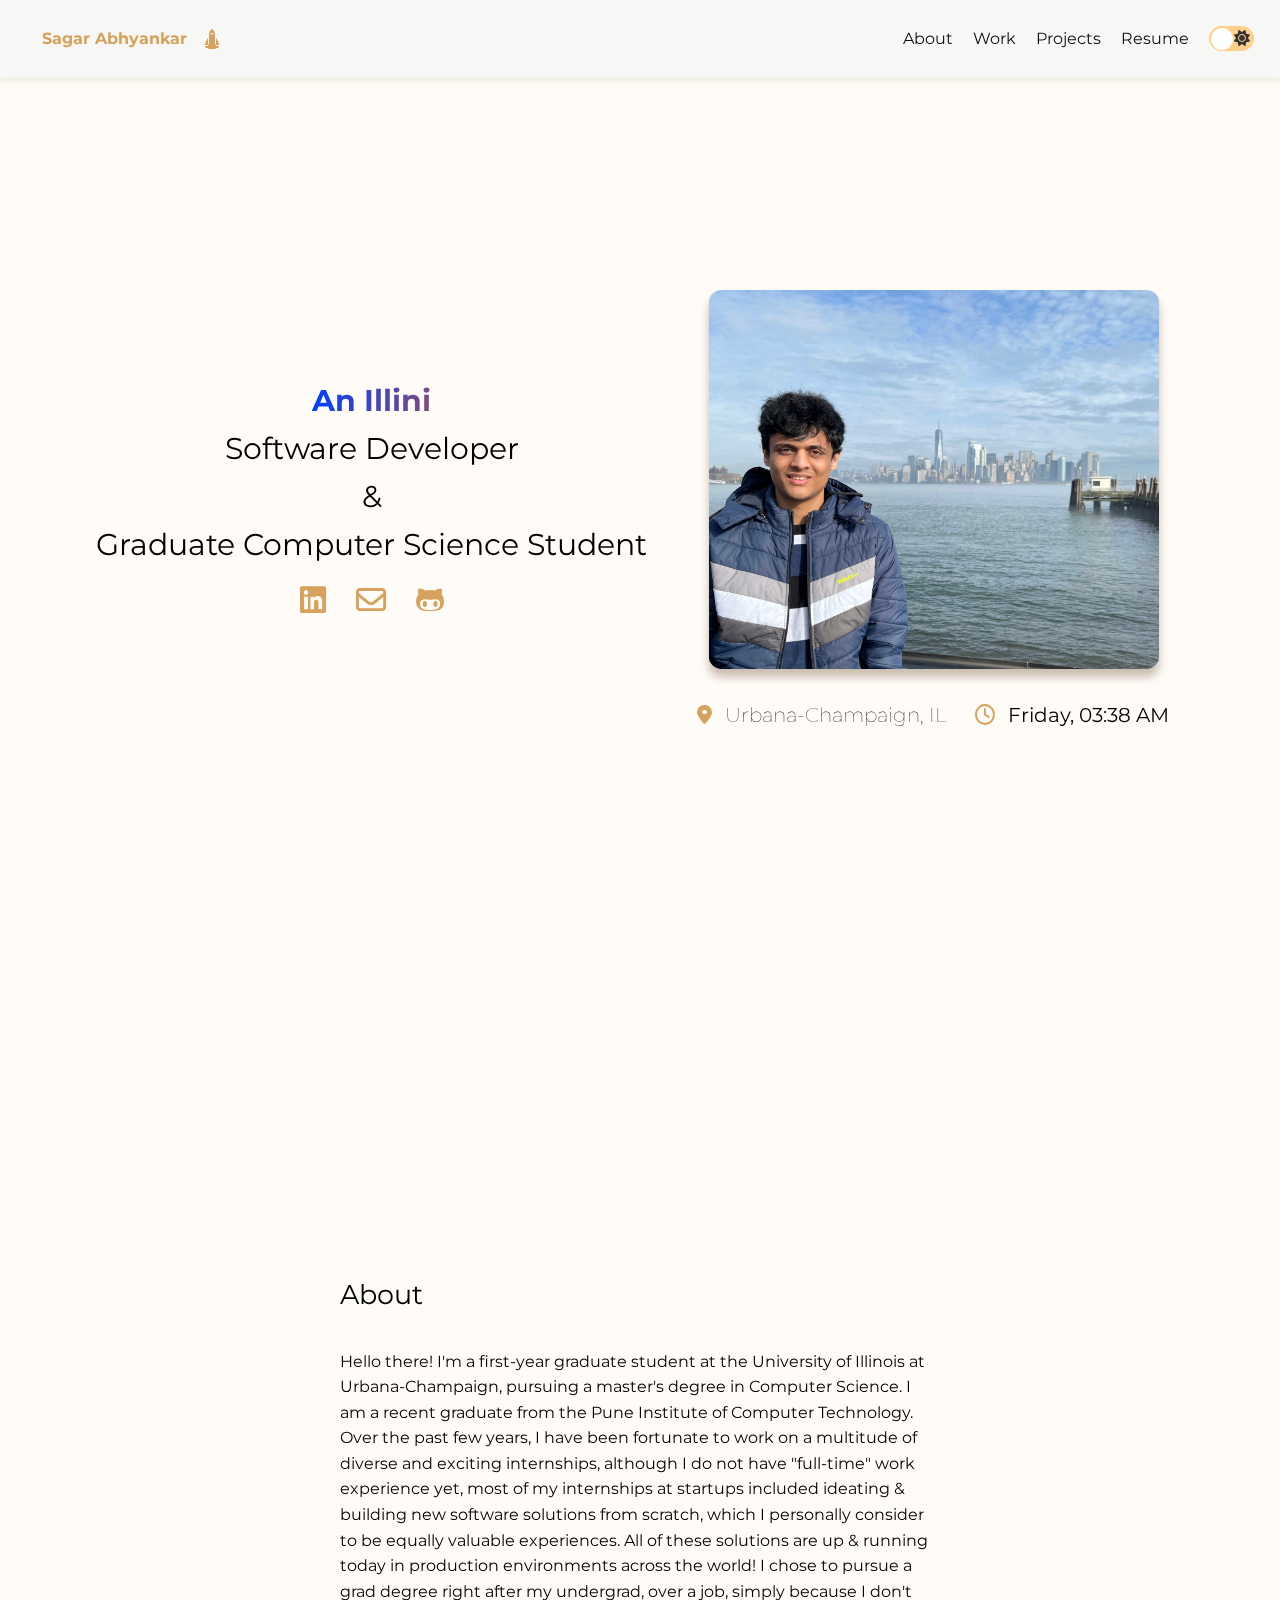
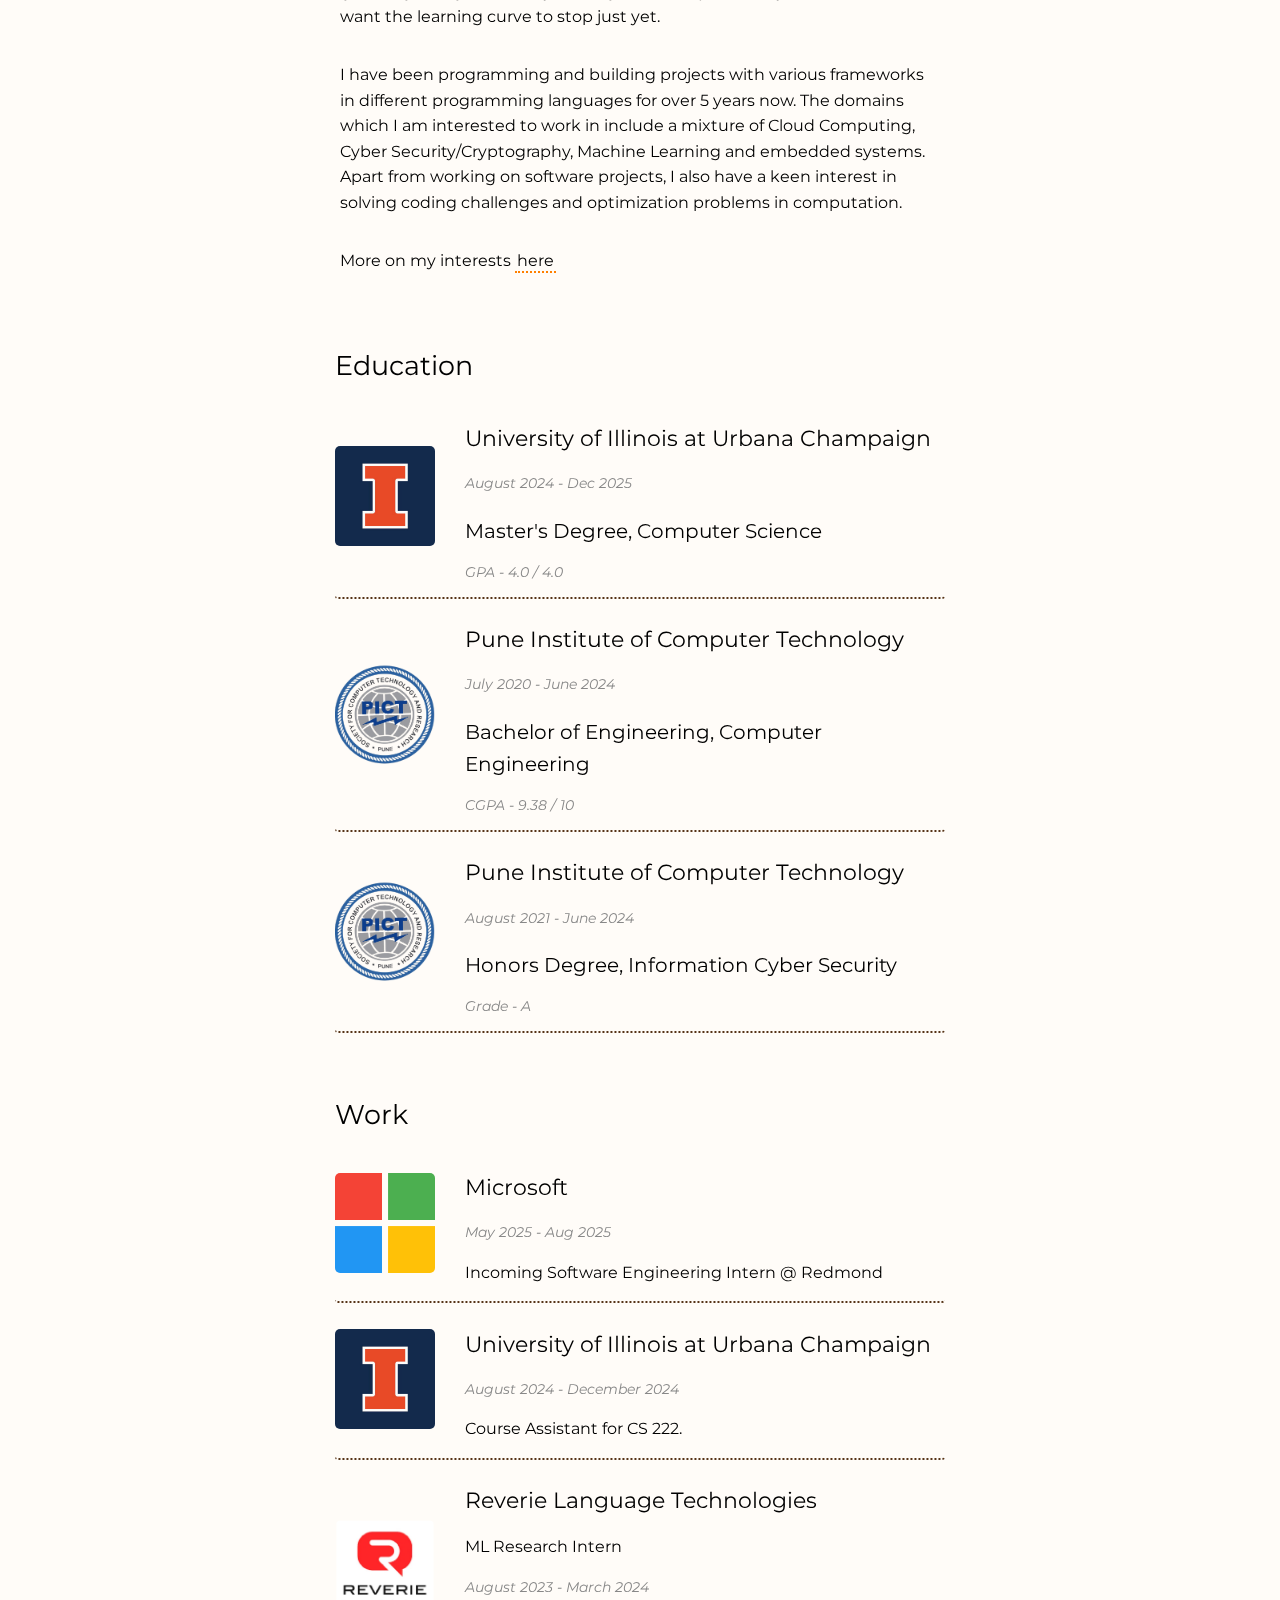
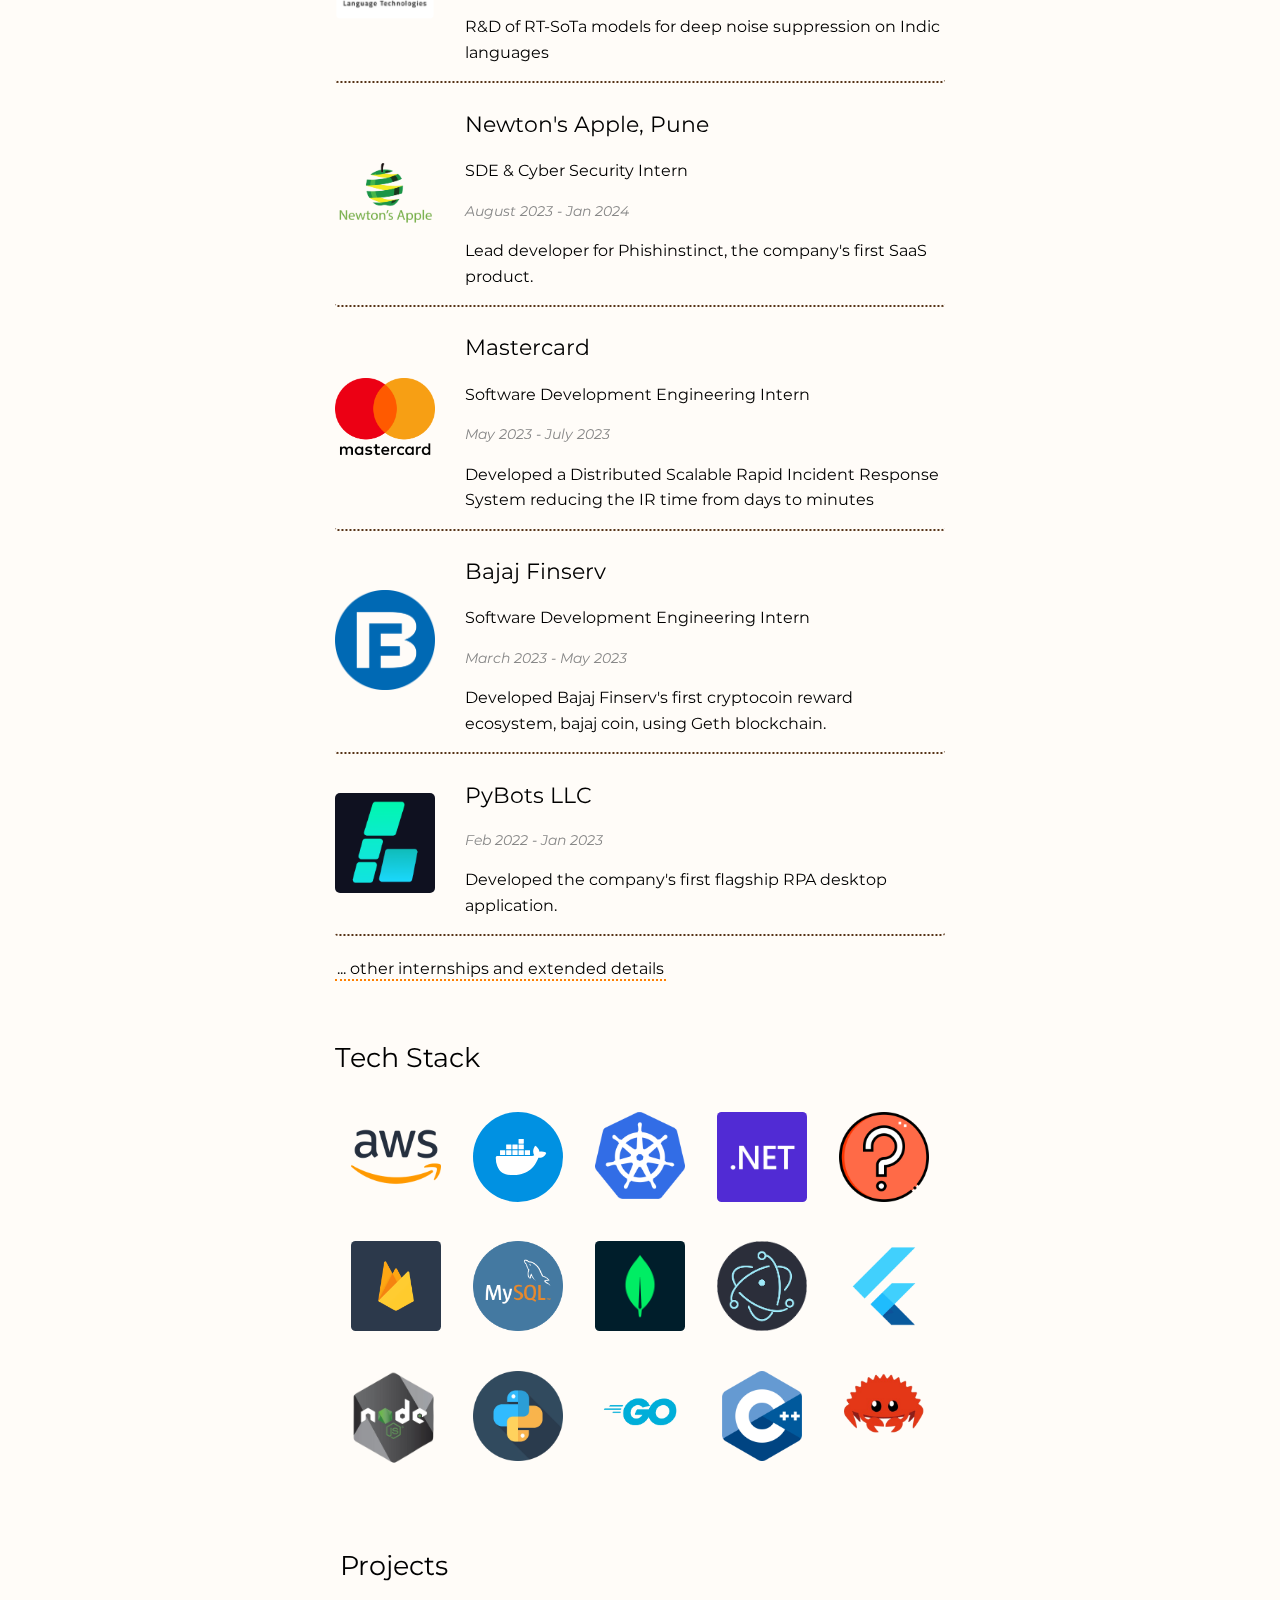
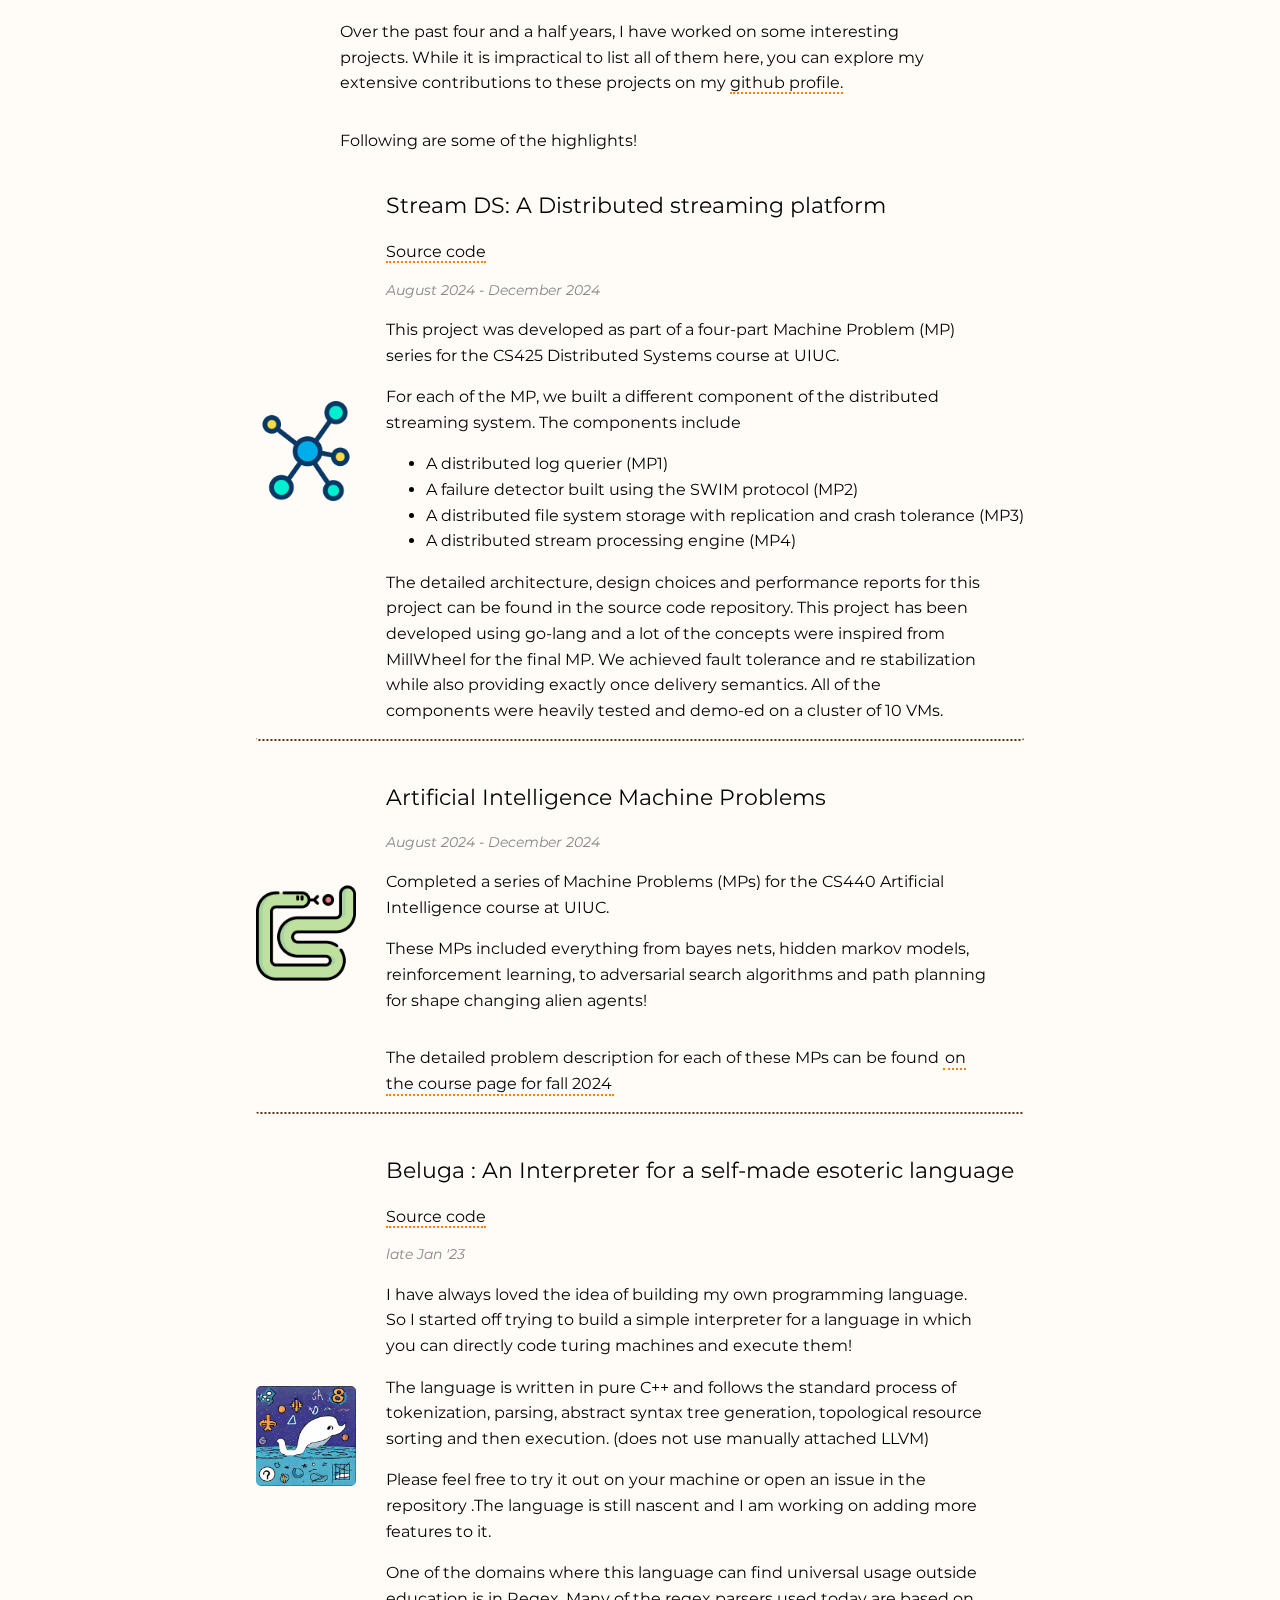
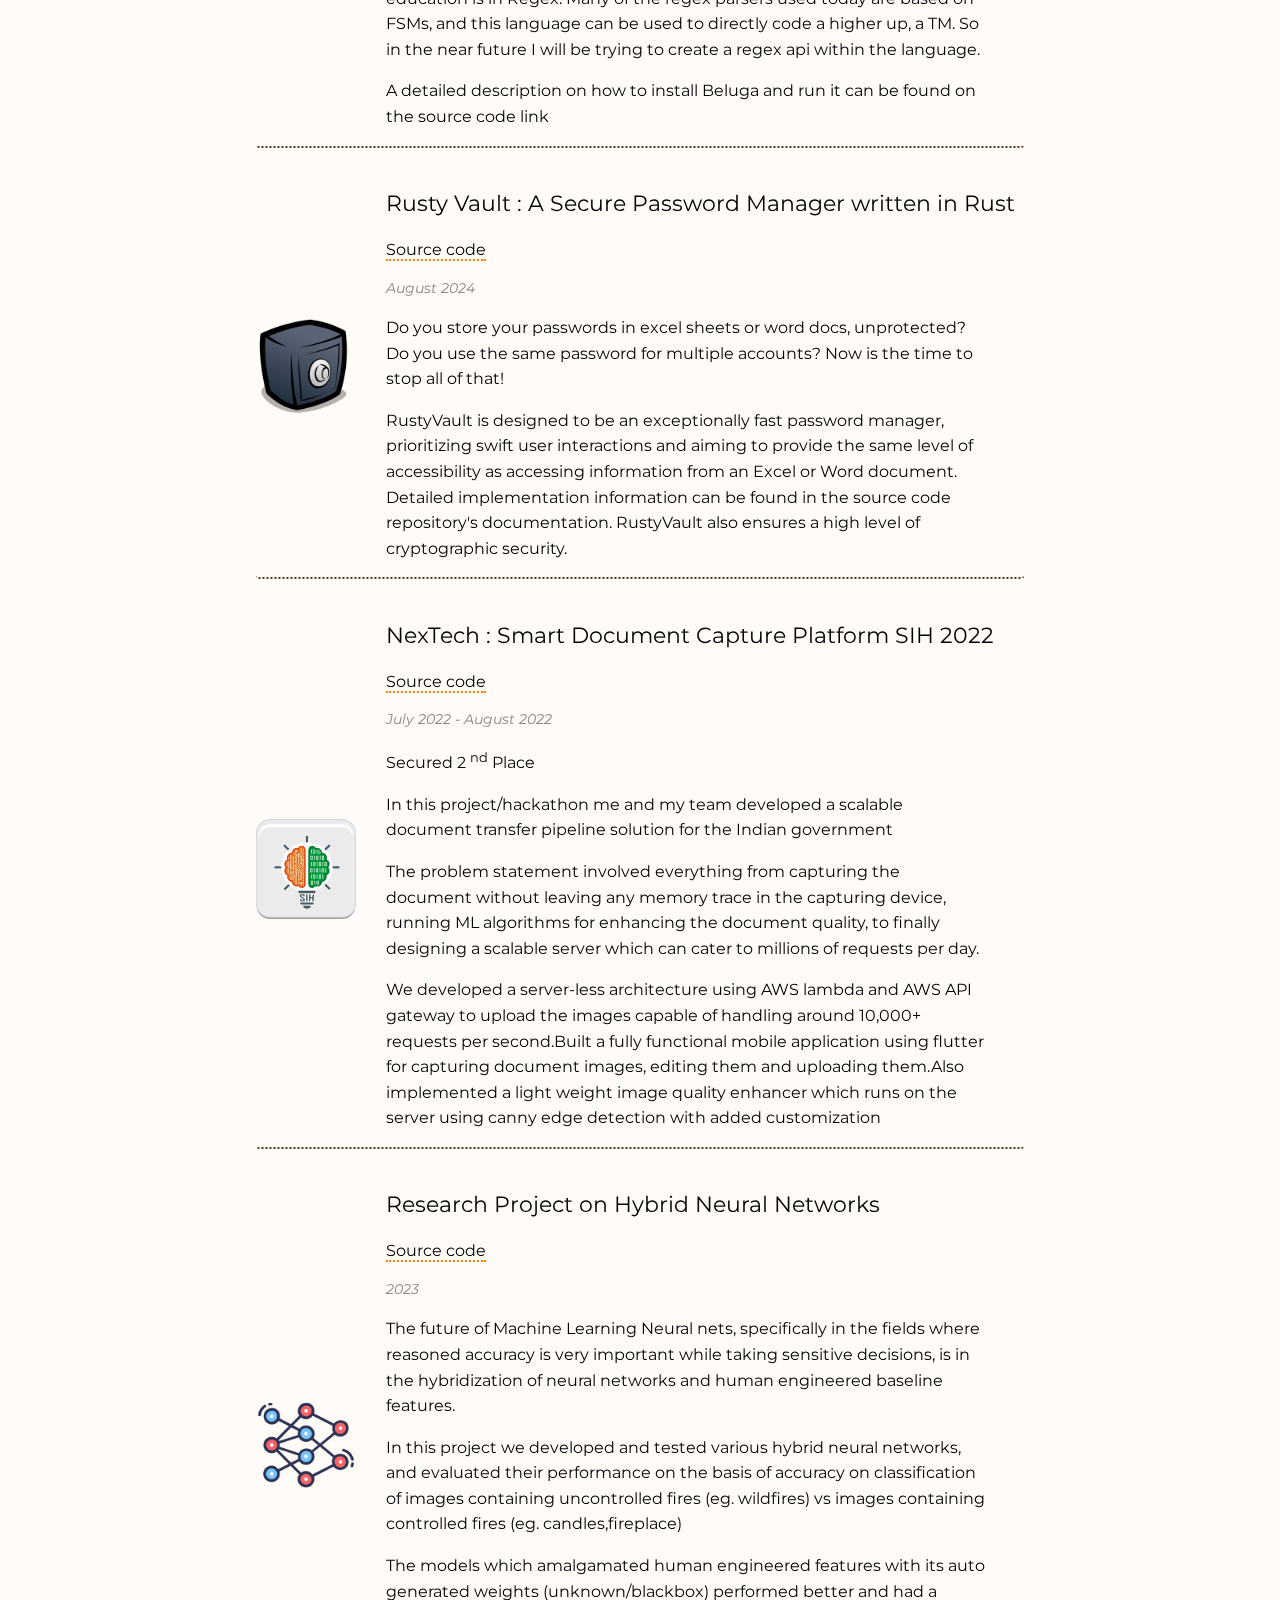
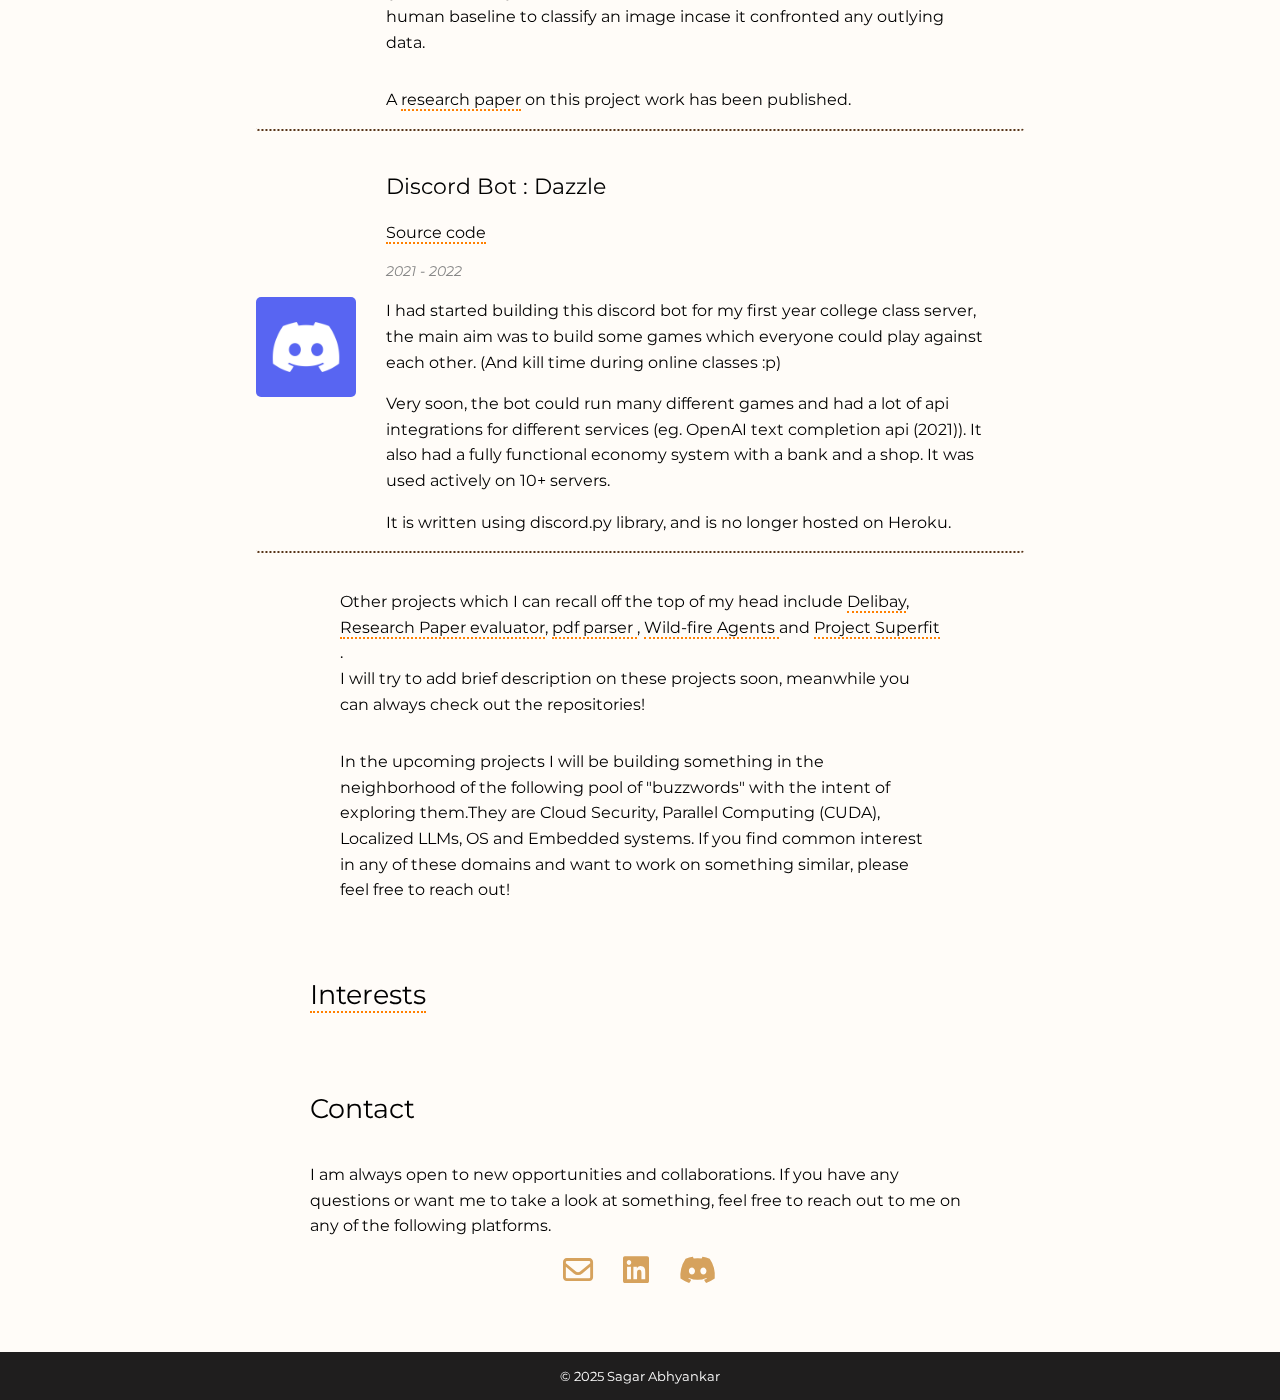
==== commit 7f178c7e: "fun stuff in dark theme" ====
--- a/index.html
+++ b/index.html
@@ -34,7 +34,7 @@
       <nav>
         <ul>
           <li id="name">Sagar Abhyankar</li>
-          <li id="feather"><i class="fa-solid fa-feather"></i></li>
+          <li id="feather"><i class="fa-solid fa-shuttle-space"></i></li>
           <li><a href="#about">About</a></li>
           <li><a href="#Work">Work</a></li>
           <li><a href="#Projects">Projects</a></li>
@@ -51,7 +51,10 @@
     </header>
 
     <main>
+      <div class="stars"></div>
+      
       <section id="intro">
+        <div class="fa-icons-container"></div>
         <div class="short-intro">
           <h2 id="large-text">
             <span class="illini-text">An Illini</span><br />
@@ -941,6 +944,111 @@
 
 // Set initial time immediately when page loads
 updateTime();
+
+const starContainer = document.querySelector('.stars');
+const numStars = 30; // Number of stars
+const colors = ["#1E3A8A", "#FACC15", "#FFFFFF",  "#FFFFFF" ,  "#FFFFFF"]; // Dark blue, purple, red, yellow, green
+for (let i = 0; i < numStars; i++) {
+  const star = document.createElement('div');
+  star.classList.add('star');
+  const size = Math.random() * 3 + 2; // 2px - 5px
+  star.style.width = `${size}px`;
+  star.style.height = `${size}px`;
+
+  // Random color from the list
+  star.style.backgroundColor = colors[Math.floor(Math.random() * colors.length)];
+
+  // Random position
+  star.style.top = `${Math.random() * 100}vh`;
+  star.style.left = `${Math.random() * 100}vw`;
+
+  // Random blink delay for natural effect
+  star.style.animationDelay = `${Math.random() * 5 }s`;
+  star.style.animationDuration = `${Math.random() * 6 + 10}s`;
+
+  starContainer.appendChild(star);
+}
+
+function createFallingStar() {
+    const star = document.createElement("div");
+    star.classList.add("falling-star");
+
+    // Random starting position (from top to middle)
+    const startX = Math.random() * window.innerWidth;  
+    const startY = Math.random() * (window.innerHeight / 2);  
+
+    // Random end position (somewhere off-screen)
+    const endX = startX + (Math.random() * 300 + 300); 
+    const endY = startY + (Math.random() * 200 + 300);
+
+    // Set initial position
+    star.style.left = `${startX}px`;
+    star.style.top = `${startY}px`;
+
+    // Append to body
+    document.body.appendChild(star);
+
+    // Animate with JS (faster than CSS for random movements)
+    star.animate(
+        [
+            { transform: `translate(0, 0) scale(1)`, opacity: 1 },
+            { transform: `translate(${endX - startX}px, ${endY - startY}px) scale(1.5)`, opacity: 1 },
+            { transform: `translate(${endX - startX}px, ${endY - startY}px) scale(0)`, opacity: 0 }
+        ],
+        { duration: 2000, easing: "ease-in-out" }
+    );
+
+    // Remove element after animation
+    setTimeout(() => star.remove(), 2100);
+}
+
+// Create a new falling star every 10-20 seconds
+setInterval(() => {
+    if (document.documentElement.getAttribute("data-theme") === "dark") {
+        createFallingStar();
+    }
+}, Math.random() * 10000 + 30000);  // 10-20s interval
+ // Function to generate random Font Awesome icons
+//  function createRandomIcons() {
+//   const container = document.querySelector('.fa-icons-container');
+//   const numIcons = 10; // Number of icons to generate
+
+//   // List of Font Awesome icons you want to use
+//   const iconTypes = ['fa-sun', 'fa-star', 'fa-cogs', 'fa-cloud', 'fa-leaf', 'fa-ghost', 'fa-snowflake', 'fa-heart'];
+
+//   // Generate 10 random icons
+//   for (let i = 0; i < numIcons; i++) {
+//     const iconClass = iconTypes[Math.floor(Math.random() * iconTypes.length)];
+
+//     // Create an icon element
+//     const icon = document.createElement('i');
+//     icon.classList.add('fa', iconClass, 'fa-icon');
+
+//     // Set random size, position, delay, and duration
+//     const size = Math.random() * 12 + 5; // Random size between 5px and 17px
+//     const left = Math.random() * 100; // Random position on X axis
+//     const top = Math.random() * 100; // Random position on Y axis
+//     const delay = Math.random() * 2; // Random delay for animation
+//     const duration = Math.random() * 2 + 2; // Random duration for fade out effect
+
+//     icon.style.fontSize = `${size}px`;
+//     icon.style.left = `${left}%`;
+//     icon.style.top = `${top}%`;
+//     icon.style.animationDelay = `${delay}s`;
+//     icon.style.animationDuration = `${duration}s`;
+
+//     // Append the icon to the container
+//     container.appendChild(icon);
+
+//     // Remove the icon after animation is complete to avoid memory leaks
+//     icon.addEventListener('animationend', () => {
+//       icon.remove();
+//     });
+//   }
+// }
+
+// // Call the function every 3 seconds to generate new icons in batches
+// setInterval(createRandomIcons, 3000);
     </script>
   </body>
 </html>
--- a/minified_styles.css
+++ b/minified_styles.css
@@ -727,4 +727,113 @@
 
 .time {
   font-weight: 400;
-}+}
+
+/* Starry Background */
+.stars {
+  position: fixed;
+  width: 100%;
+  height: 100%;
+  top: 0;
+  left: 0;
+  pointer-events: none; /* Ensure it doesn't interfere with interactions */
+  background: transparent;
+  z-index : -1;
+}
+
+.star {
+  position: absolute;
+  border-radius: 70%;
+  opacity: 0;
+  animation: blink 2s infinite alternate ease-in-out;
+}
+
+/* Blinking effect */
+@keyframes blink {
+  0% { opacity: 0; }
+  50% { opacity: 1; }
+  100% { opacity: 0; }
+}
+@media (data-theme: dark) {
+  .stars {
+    display: block;
+  }
+}
+
+[data-theme="light"] .stars {
+  display: none !important;
+}
+
+[data-theme="light"] .falling-star {
+  display: none !important;
+}
+
+/* Falling star container */
+.falling-star {
+  position: fixed;
+  width: 4px;
+  height: 4px;
+  background: white;
+  box-shadow: 0 0 8px rgba(255, 255, 255, 0.8); /* Glow effect */
+  border-radius: 50%;
+  opacity: 0;
+  pointer-events: none;
+  transform: rotate(-45deg); /* Tilted movement */
+  z-index: -1;
+}
+
+/* Animation for falling star */
+@keyframes fall {
+  0% {
+    opacity: 1;
+    transform: translate(0, 0) scale(1);
+  }
+  80% {
+    opacity: 1;
+    transform: translate(300px, 150px) scale(1.5);
+  }
+  100% {
+    opacity: 0;
+    transform: translate(500px, 250px) scale(0);
+  }
+}
+#feather {
+  rotate: -90deg;
+}
+/* 
+.fa-icons-container {
+  position: absolute;
+  top: 0;
+  left: 0;
+  width: 100%;
+  height: 100%;
+  pointer-events: none; 
+  z-index : -1;
+}
+
+[data-theme="dark"] .fa-icons-container {
+  display: none; 
+}
+
+.fa-icon {
+  position: absolute;
+  opacity: 1;
+  font-size: 5px; 
+  color:  #d6a25d;
+  animation: popOut 2s infinite alternate ease-in-out;
+}
+
+@keyframes popOut {
+  0% {
+    opacity: 1;
+    transform: scale(0) rotate(0deg);
+  }
+  50% {
+    opacity: 0.7;
+    transform: scale(1.2) ;
+  }
+  100% {
+    opacity: 0;
+    transform: scale(1);
+  }
+} */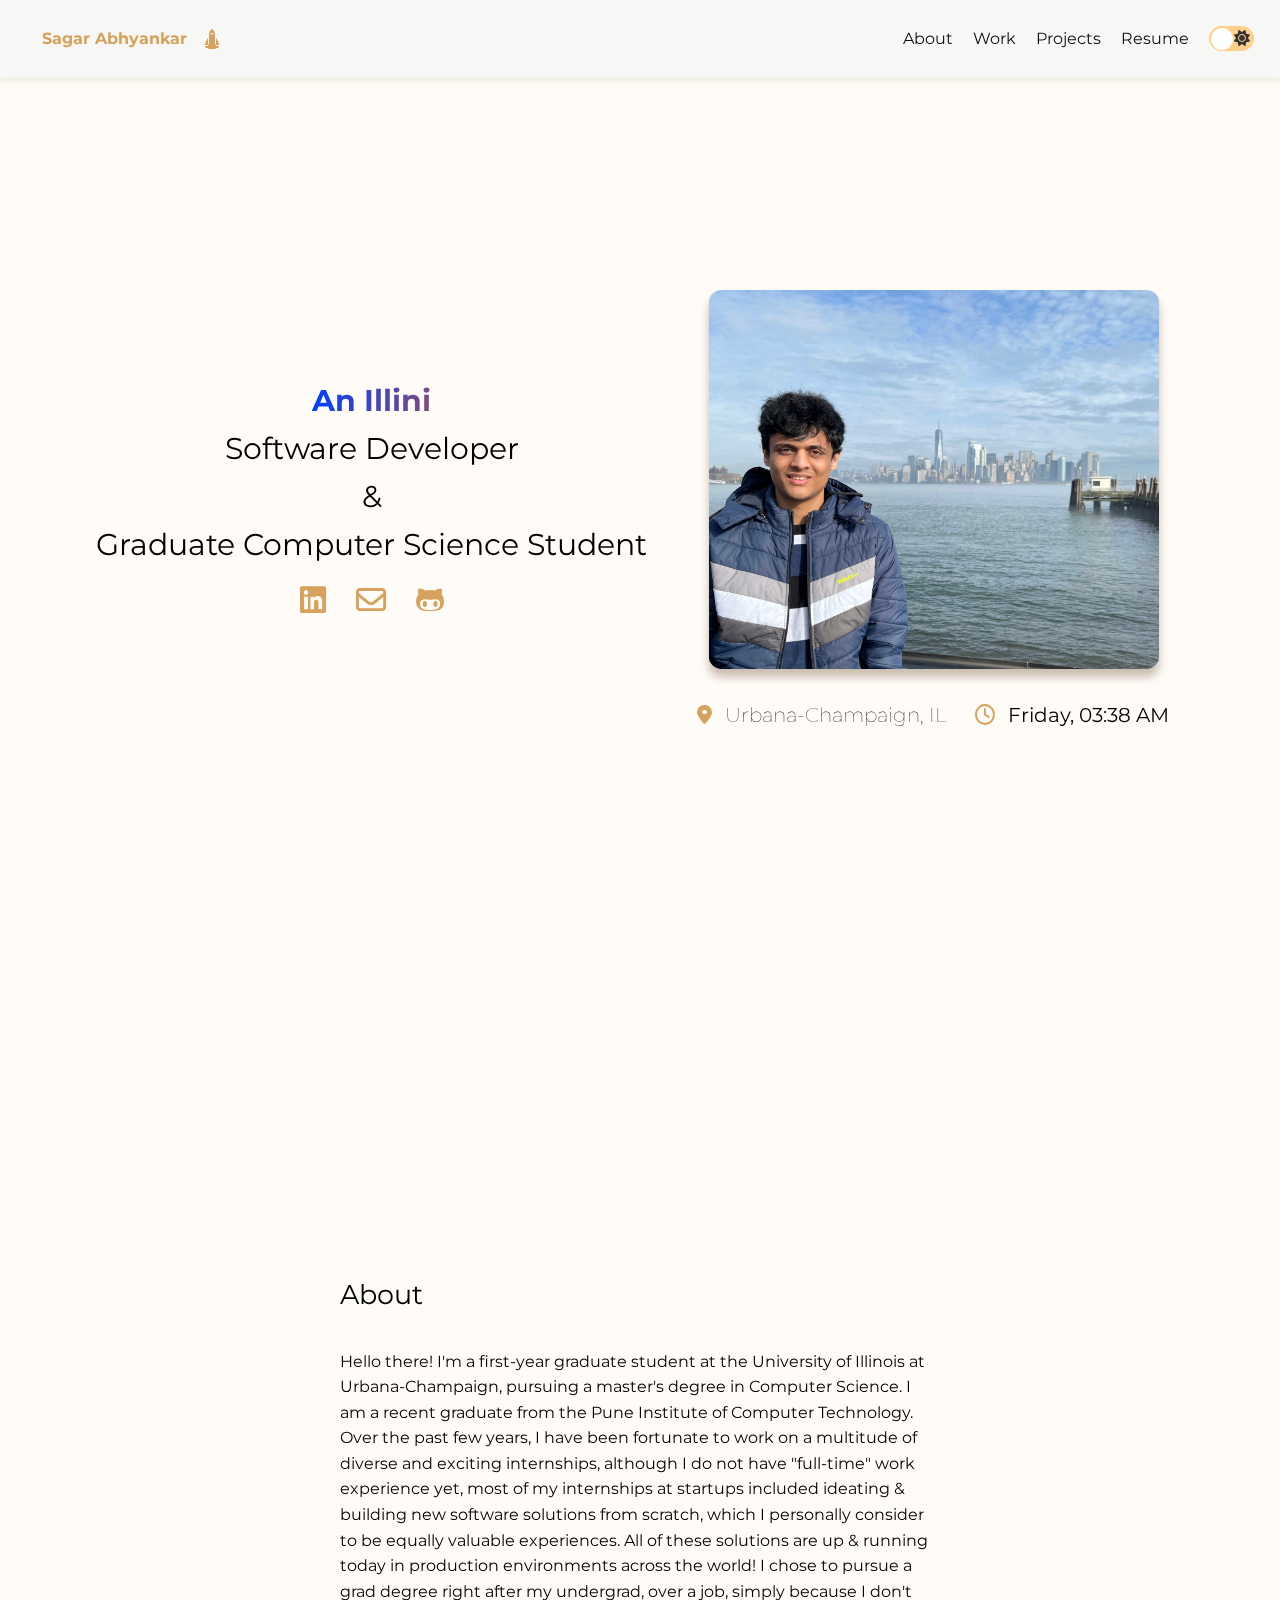
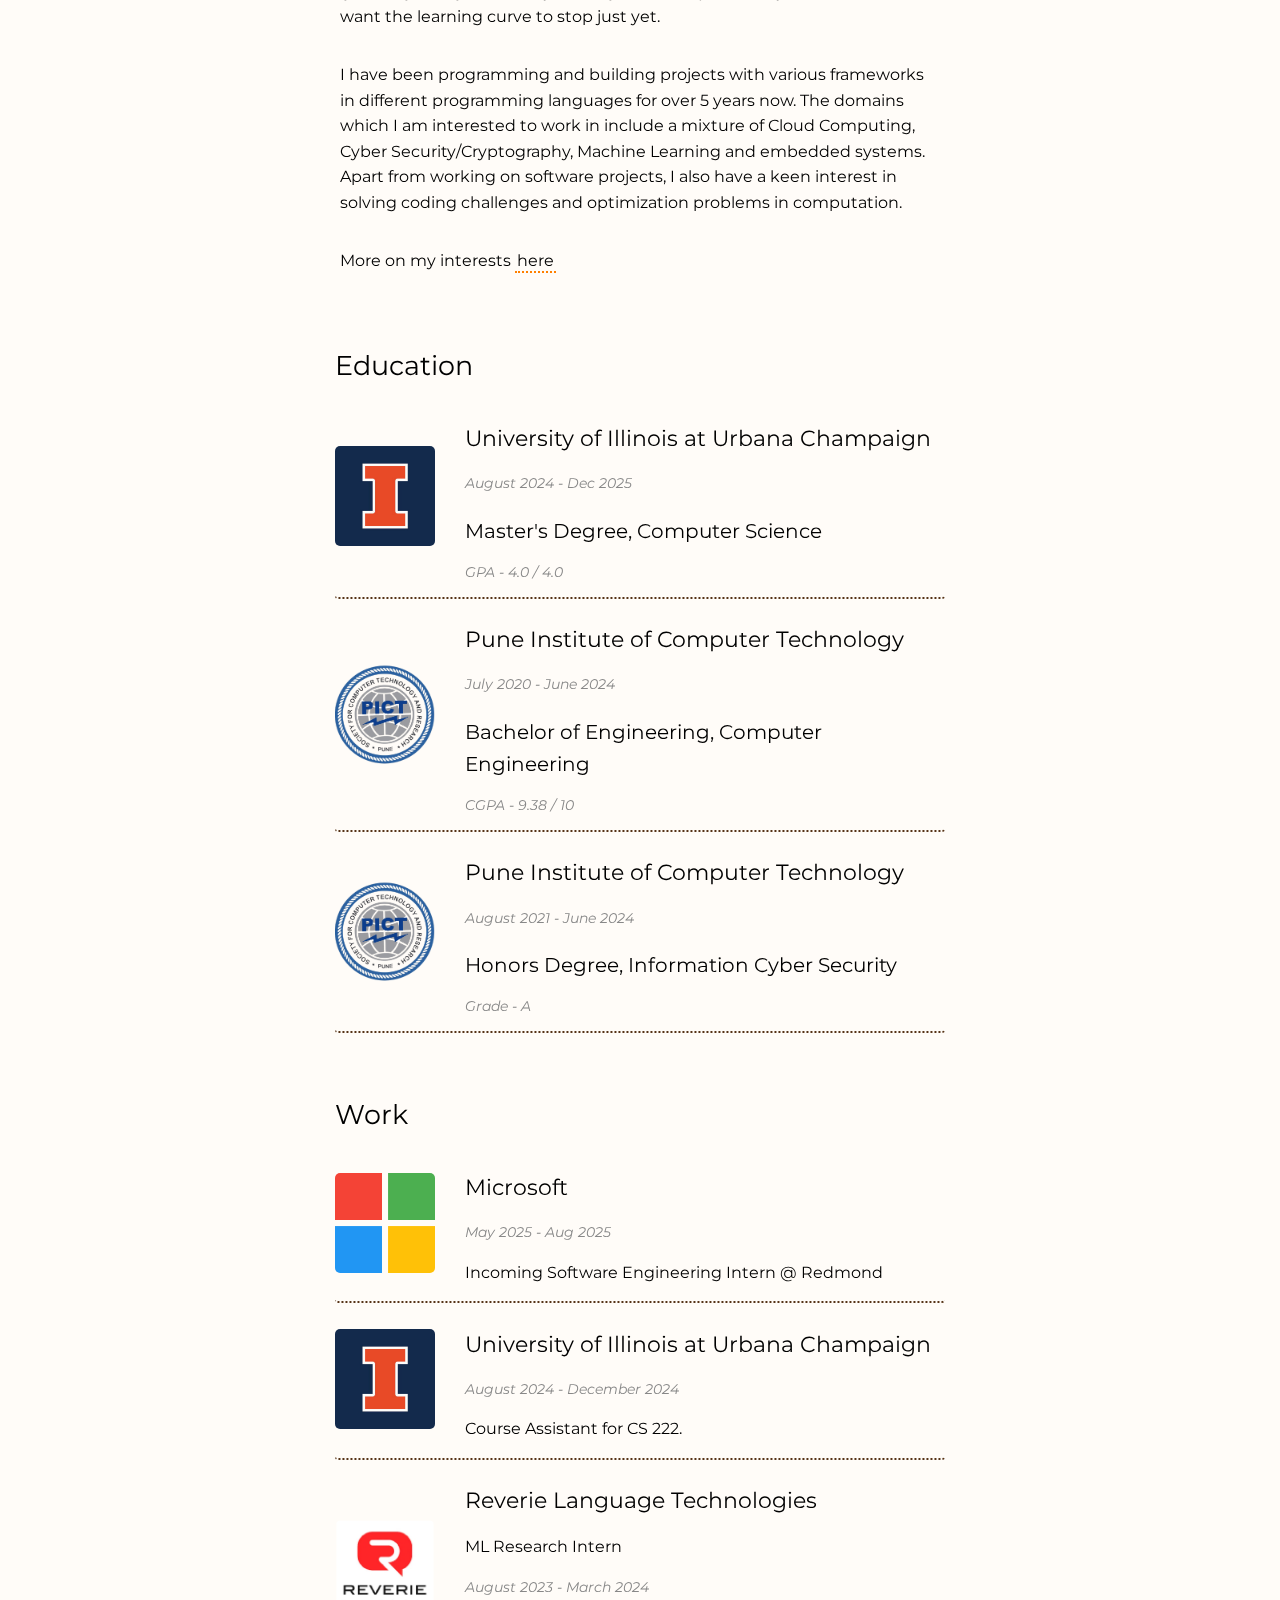
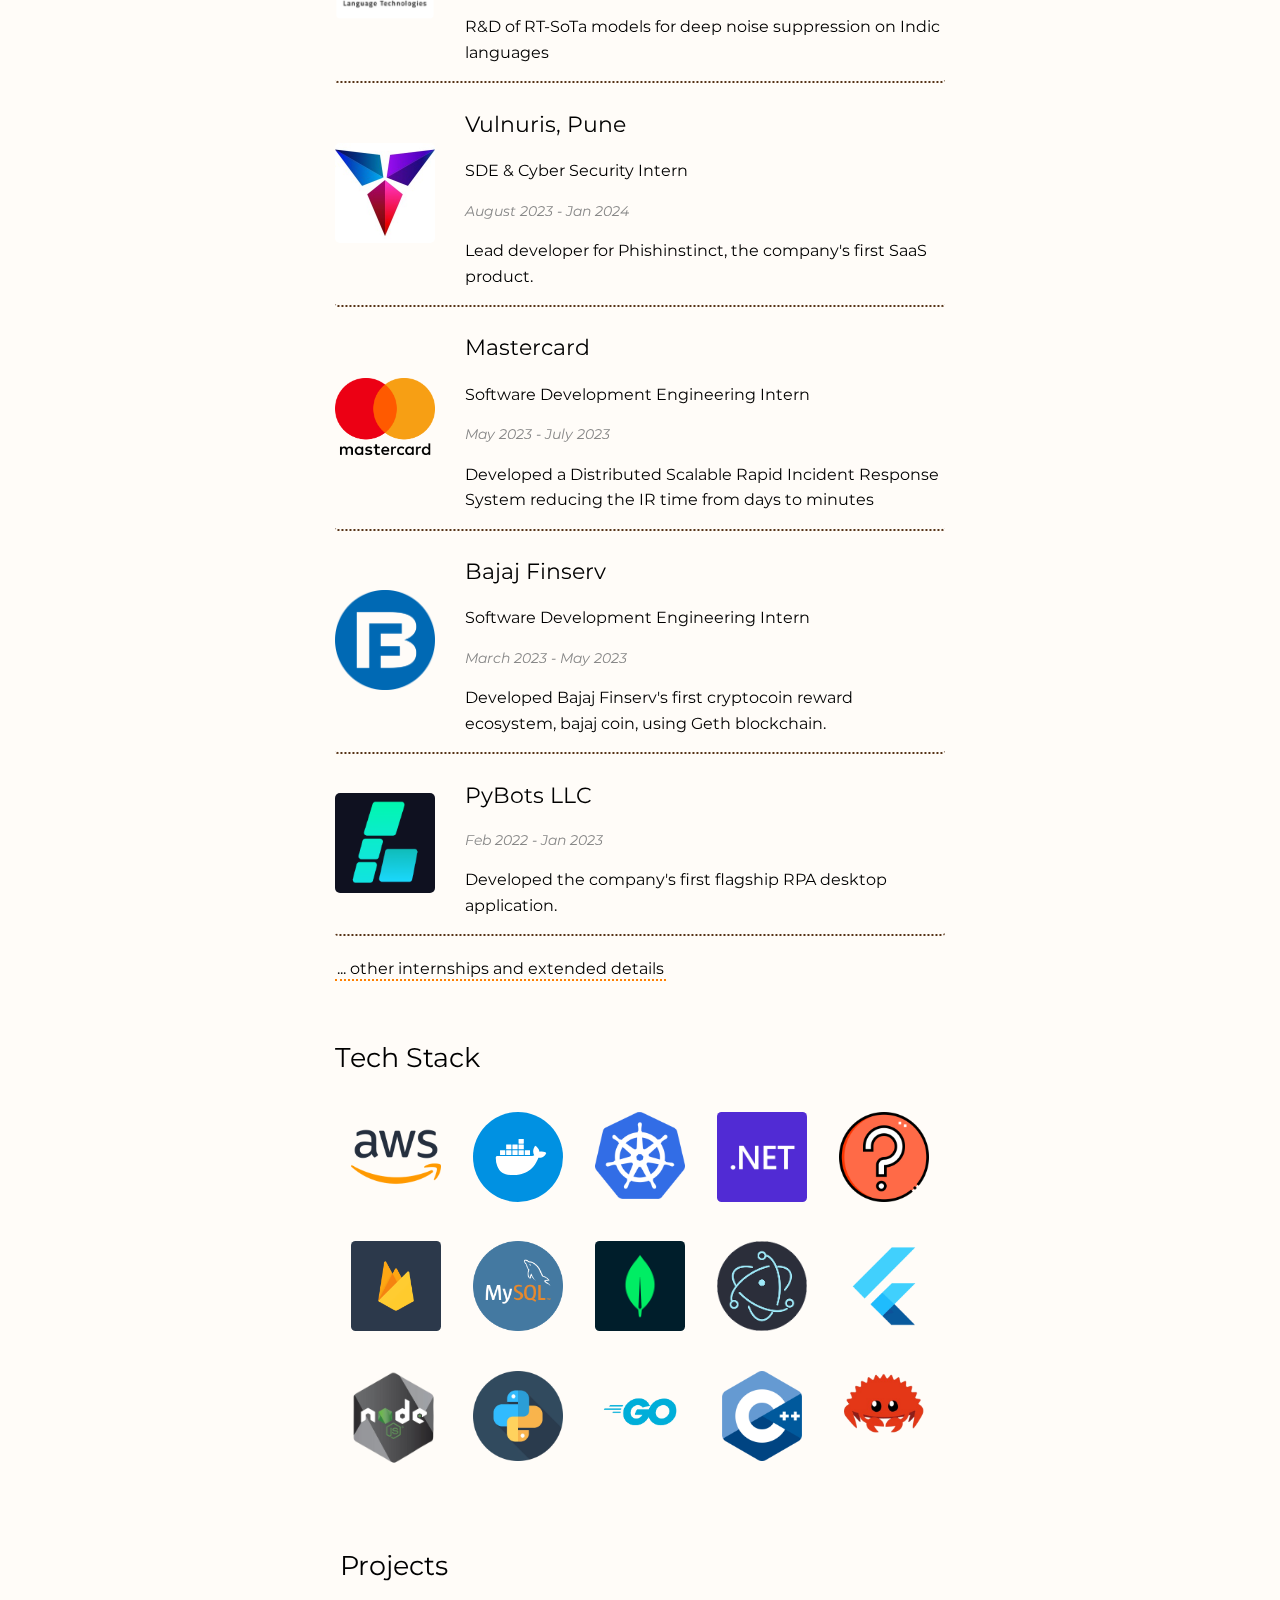
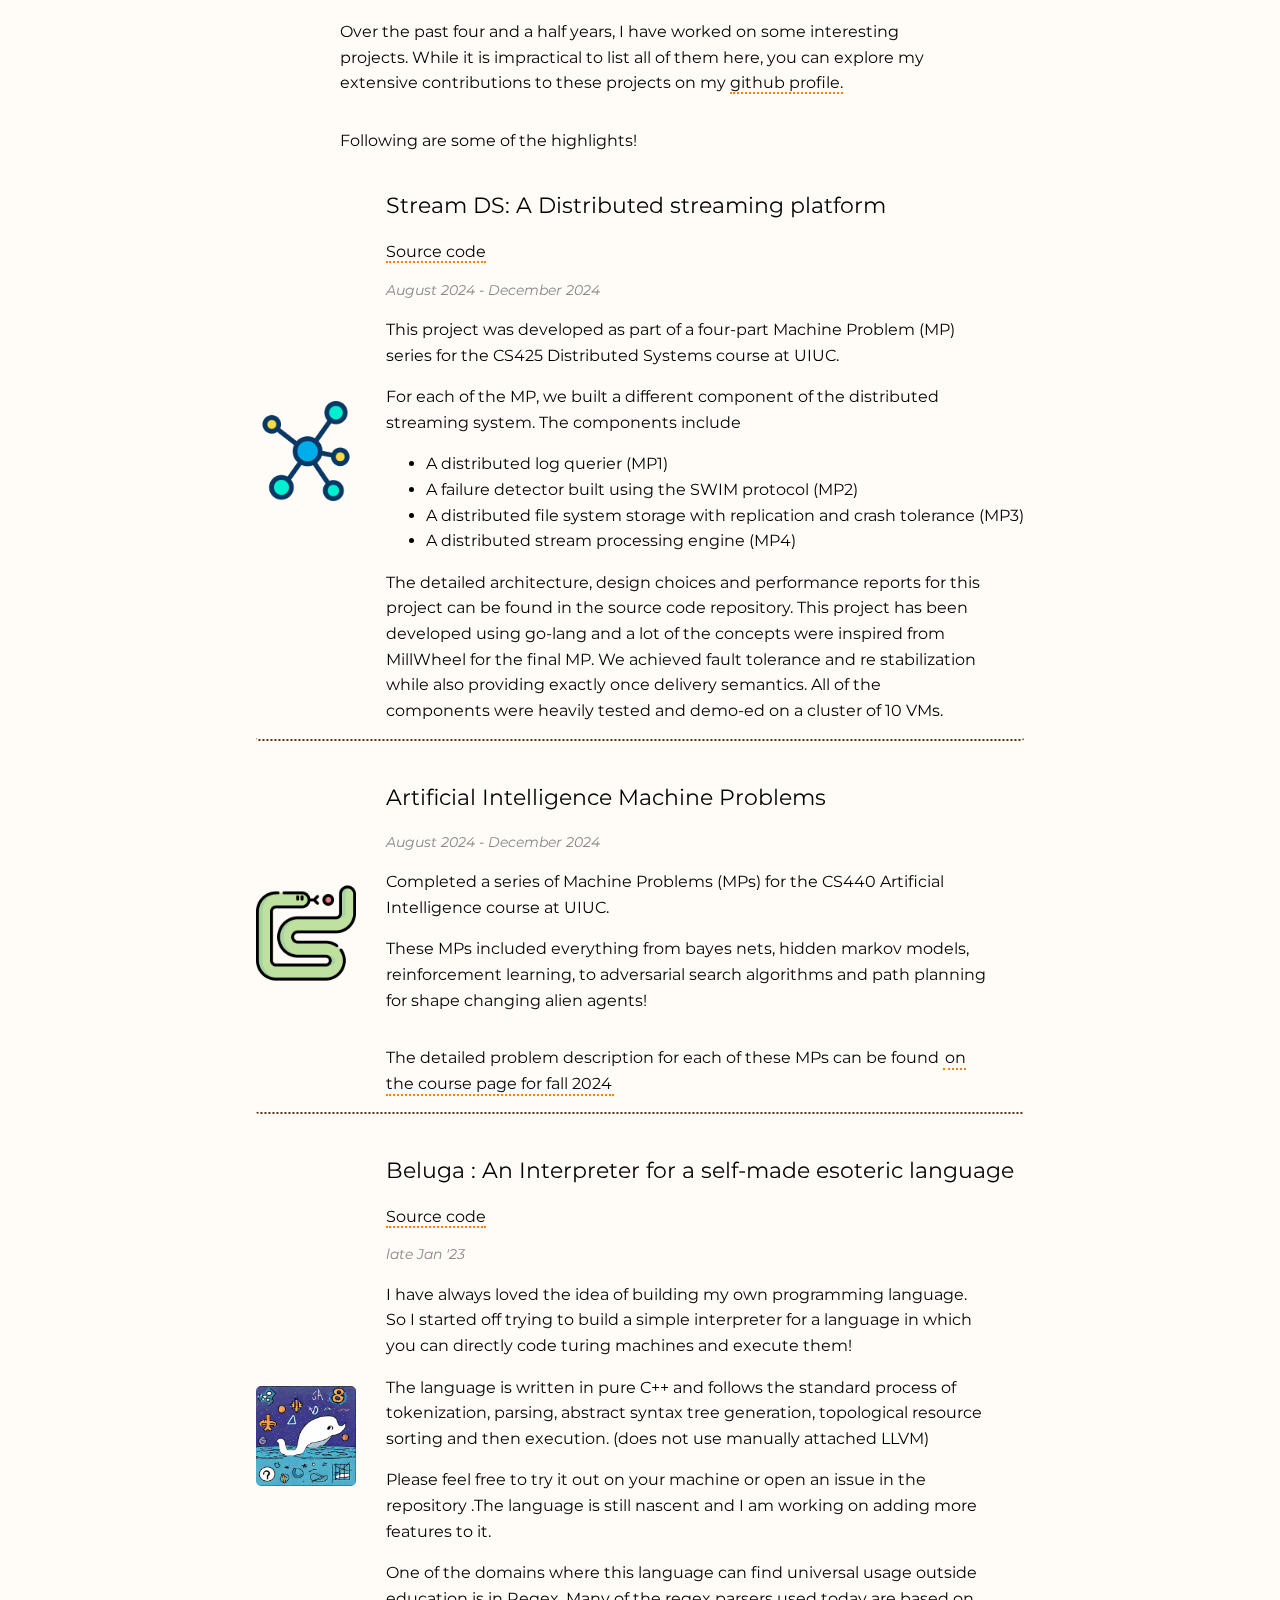
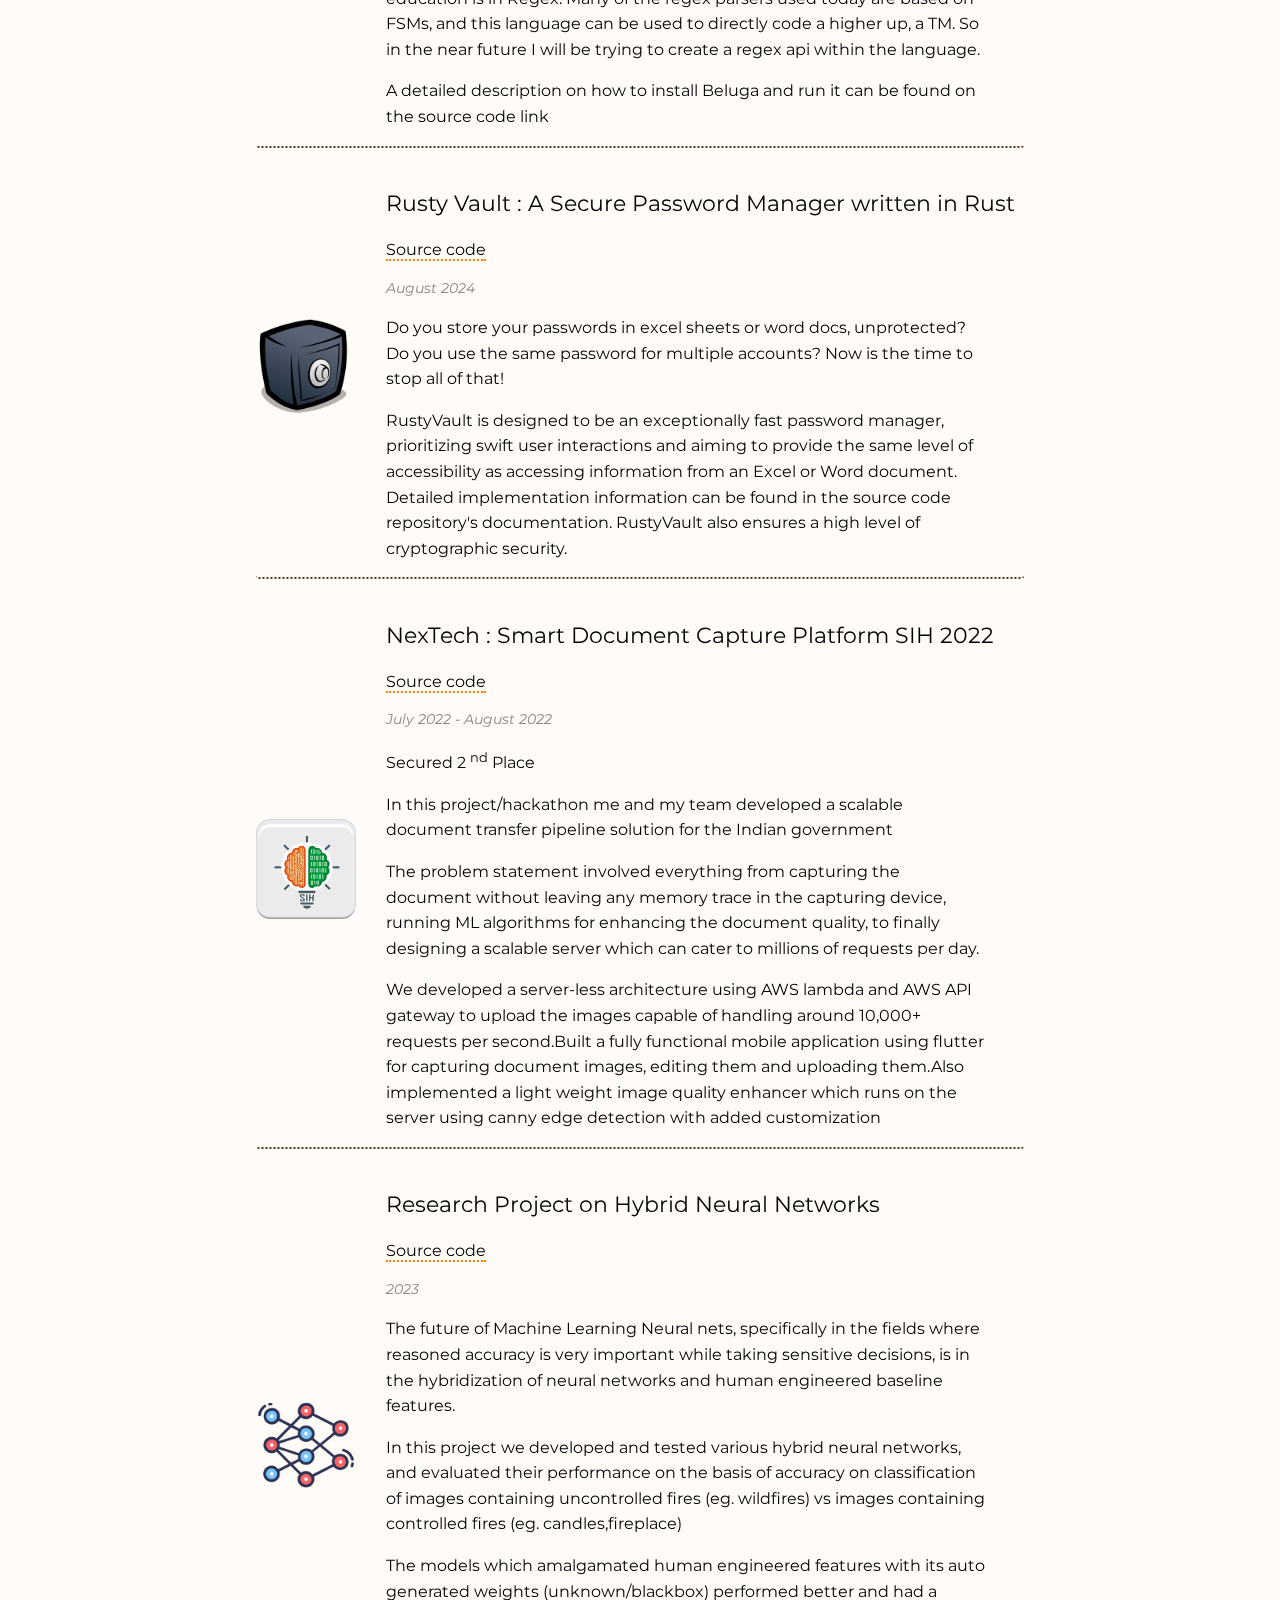
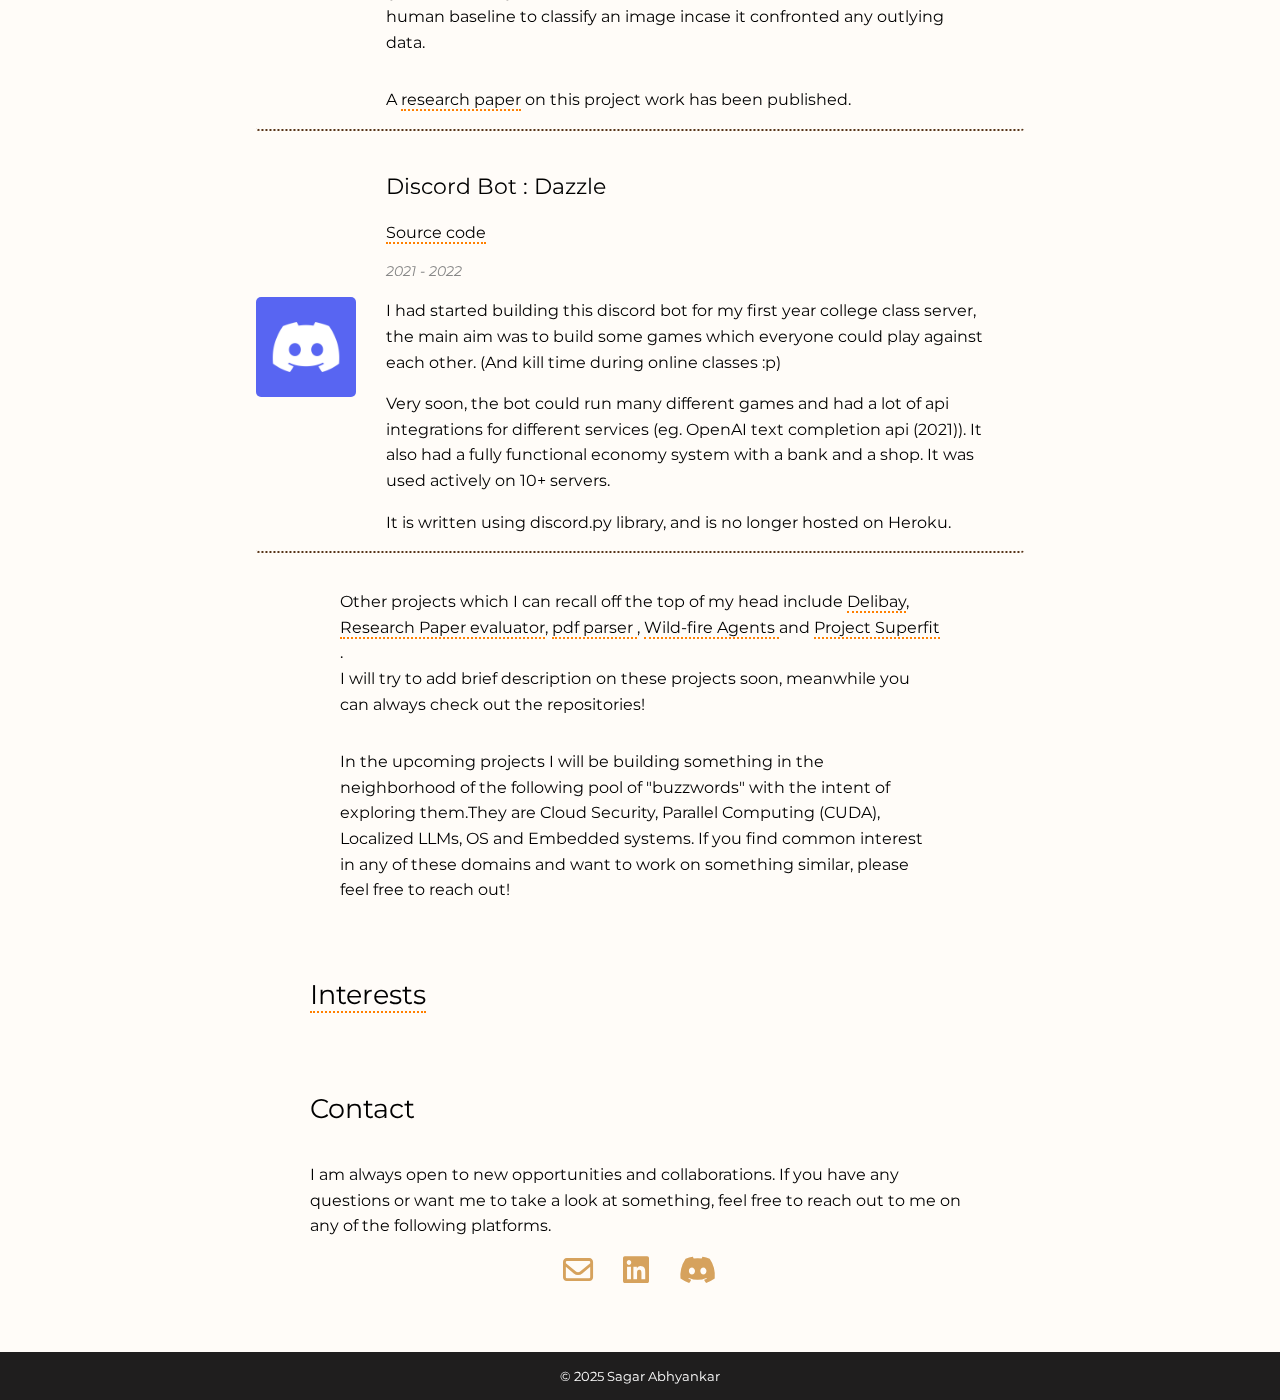
==== commit 4e36a49f: "-updates" ====
--- a/index.html
+++ b/index.html
@@ -228,10 +228,10 @@
           </div>
           <div class="card">
             <div class="logo">
-              <img src="images/NewtonsApple.png" alt="Newtons Apple Logo" />
-            </div>
-            <div class="content">
-              <h2 class="name">Newton's Apple, Pune</h2>
+              <img src="images/newton_s_apple_logo.jpeg" alt="Vulnuris Logo" />
+            </div>
+            <div class="content">
+              <h2 class="name">Vulnuris, Pune</h2>
               <p>SDE & Cyber Security Intern</p>
               <p class="duration">August 2023 - Jan 2024</p>
               <p class="work-description">
